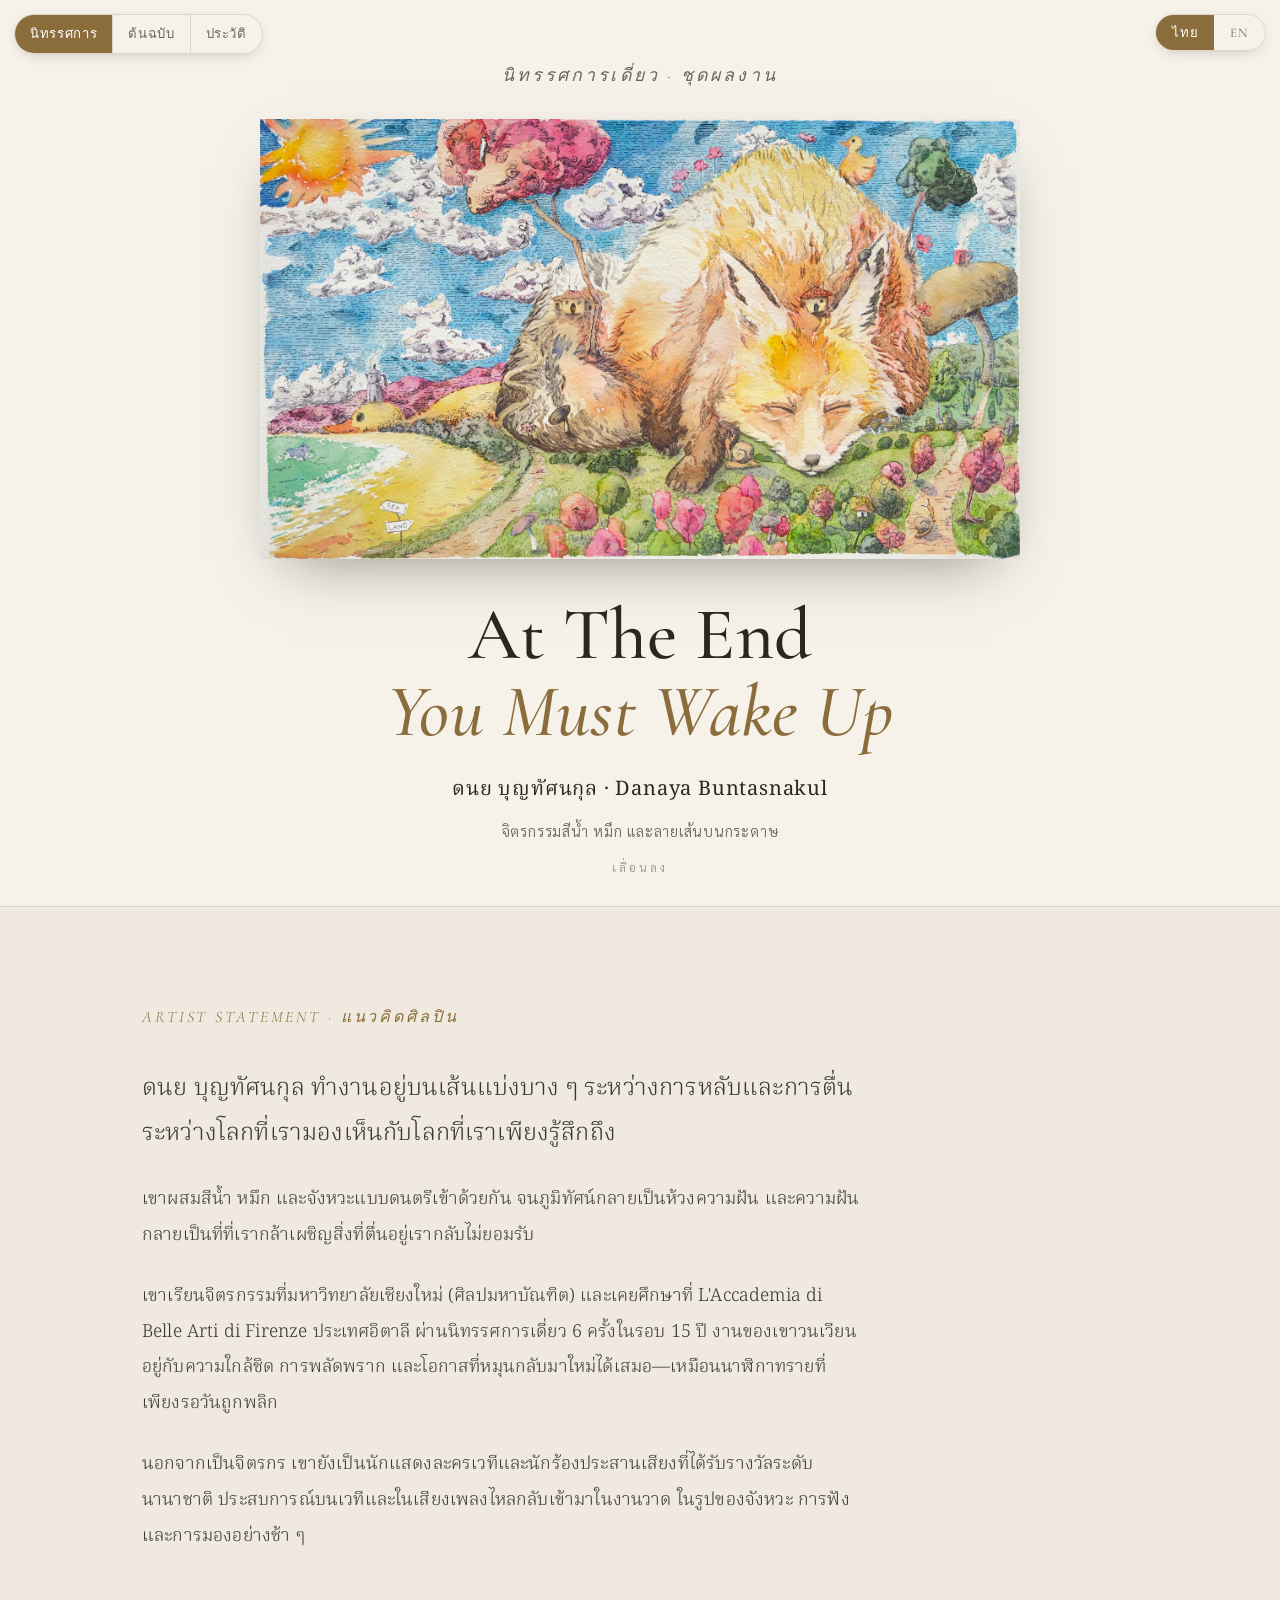
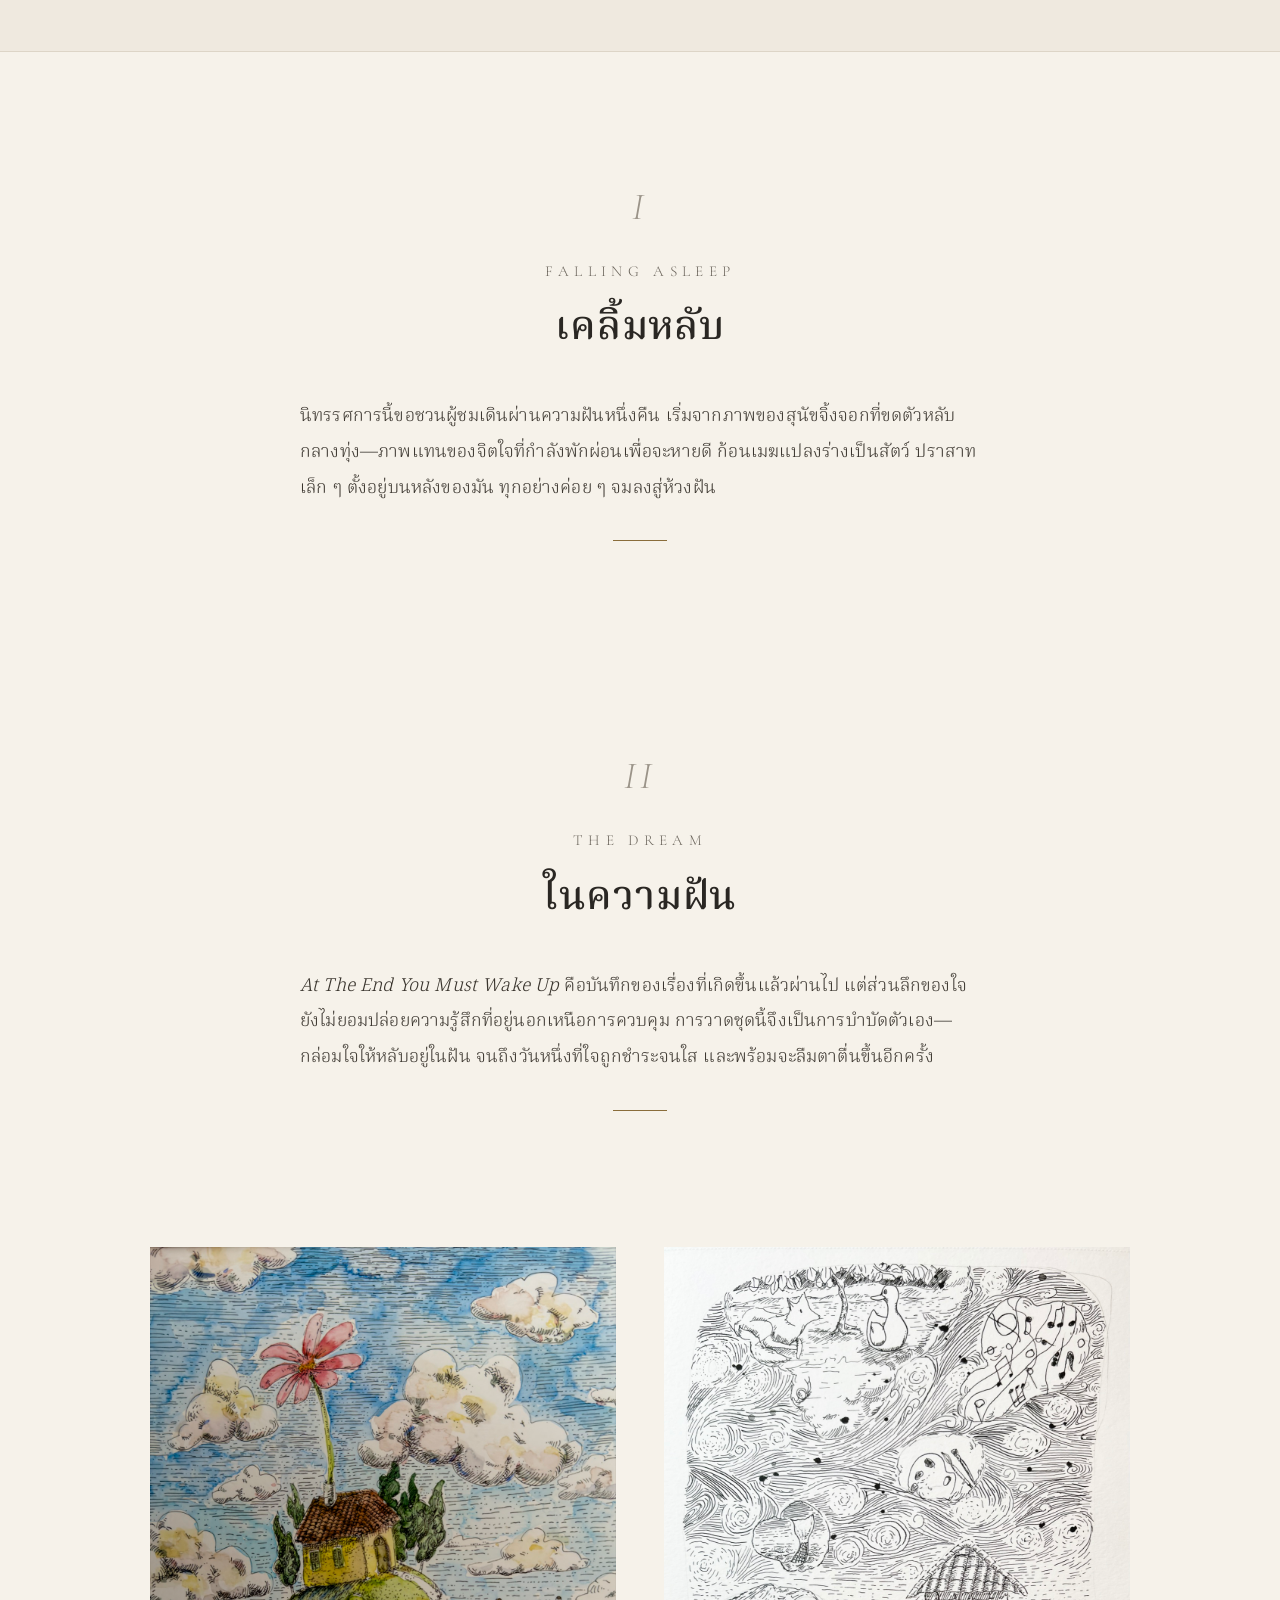
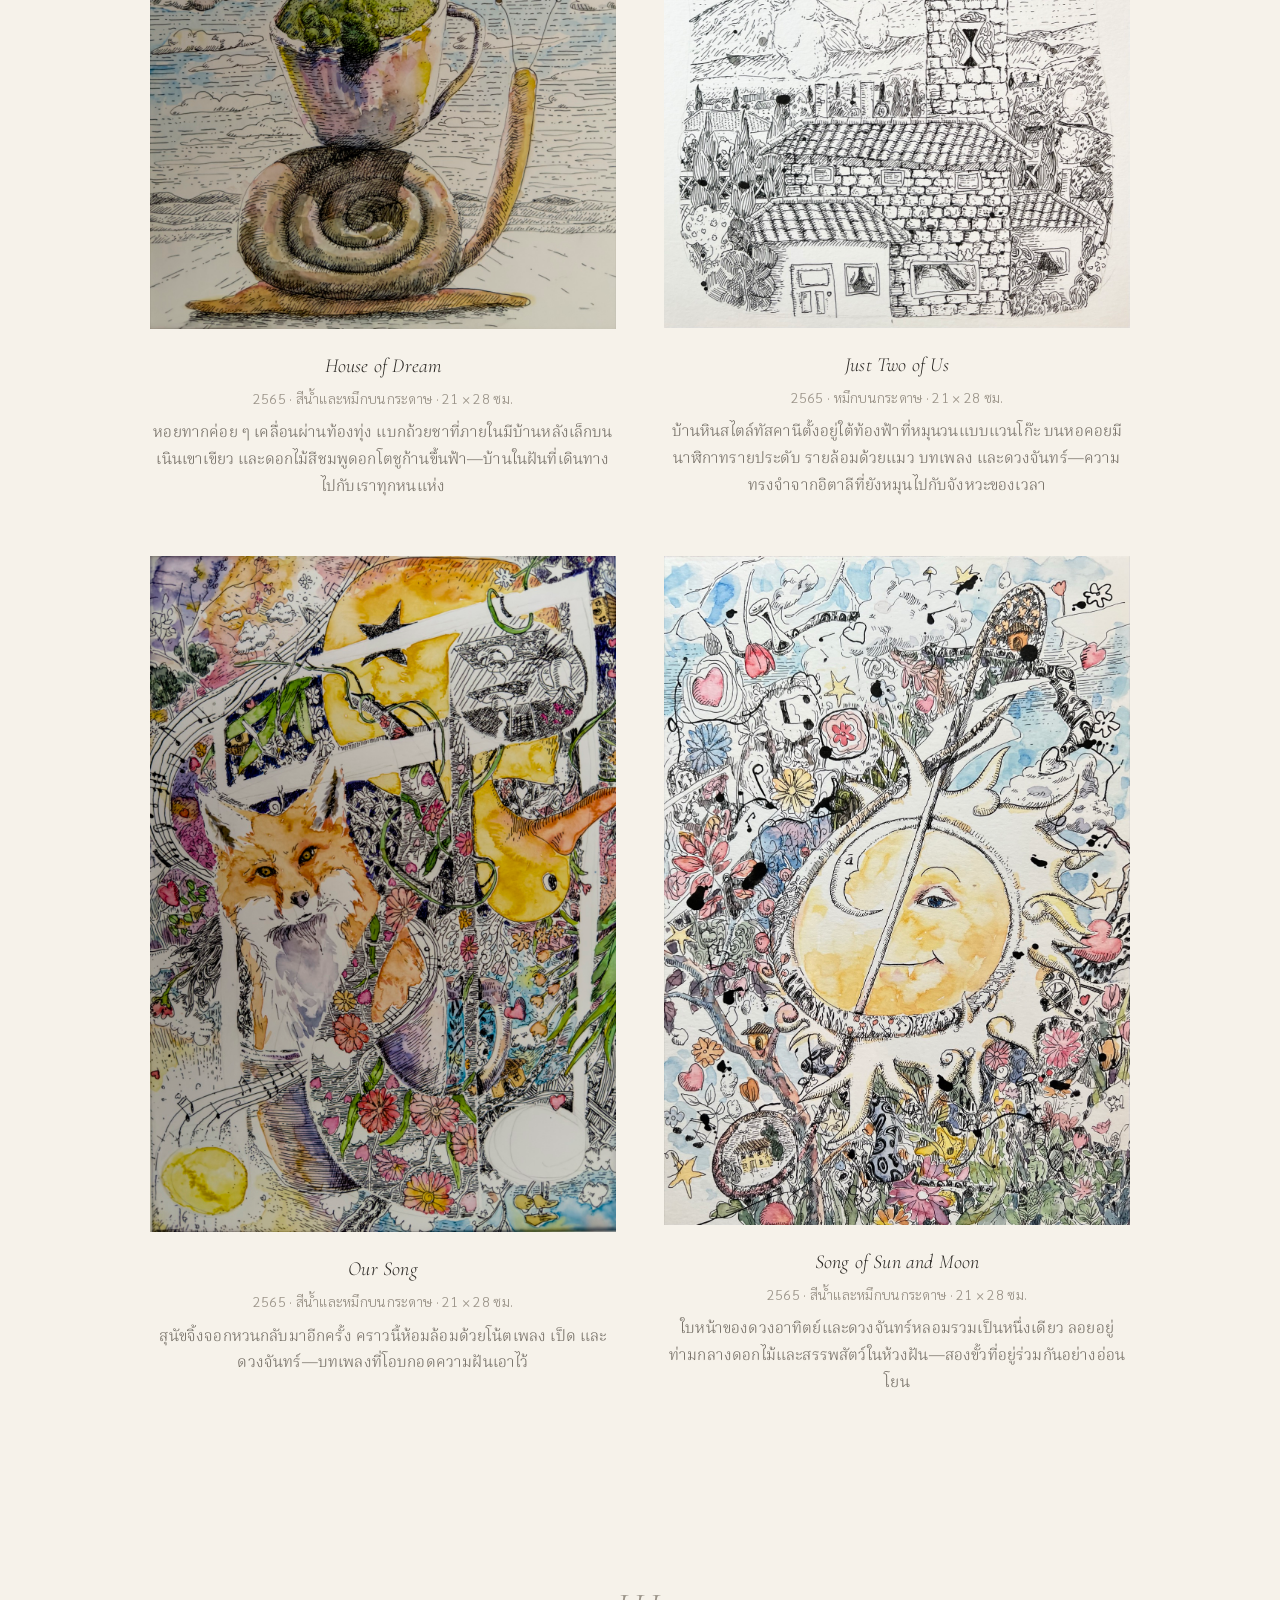
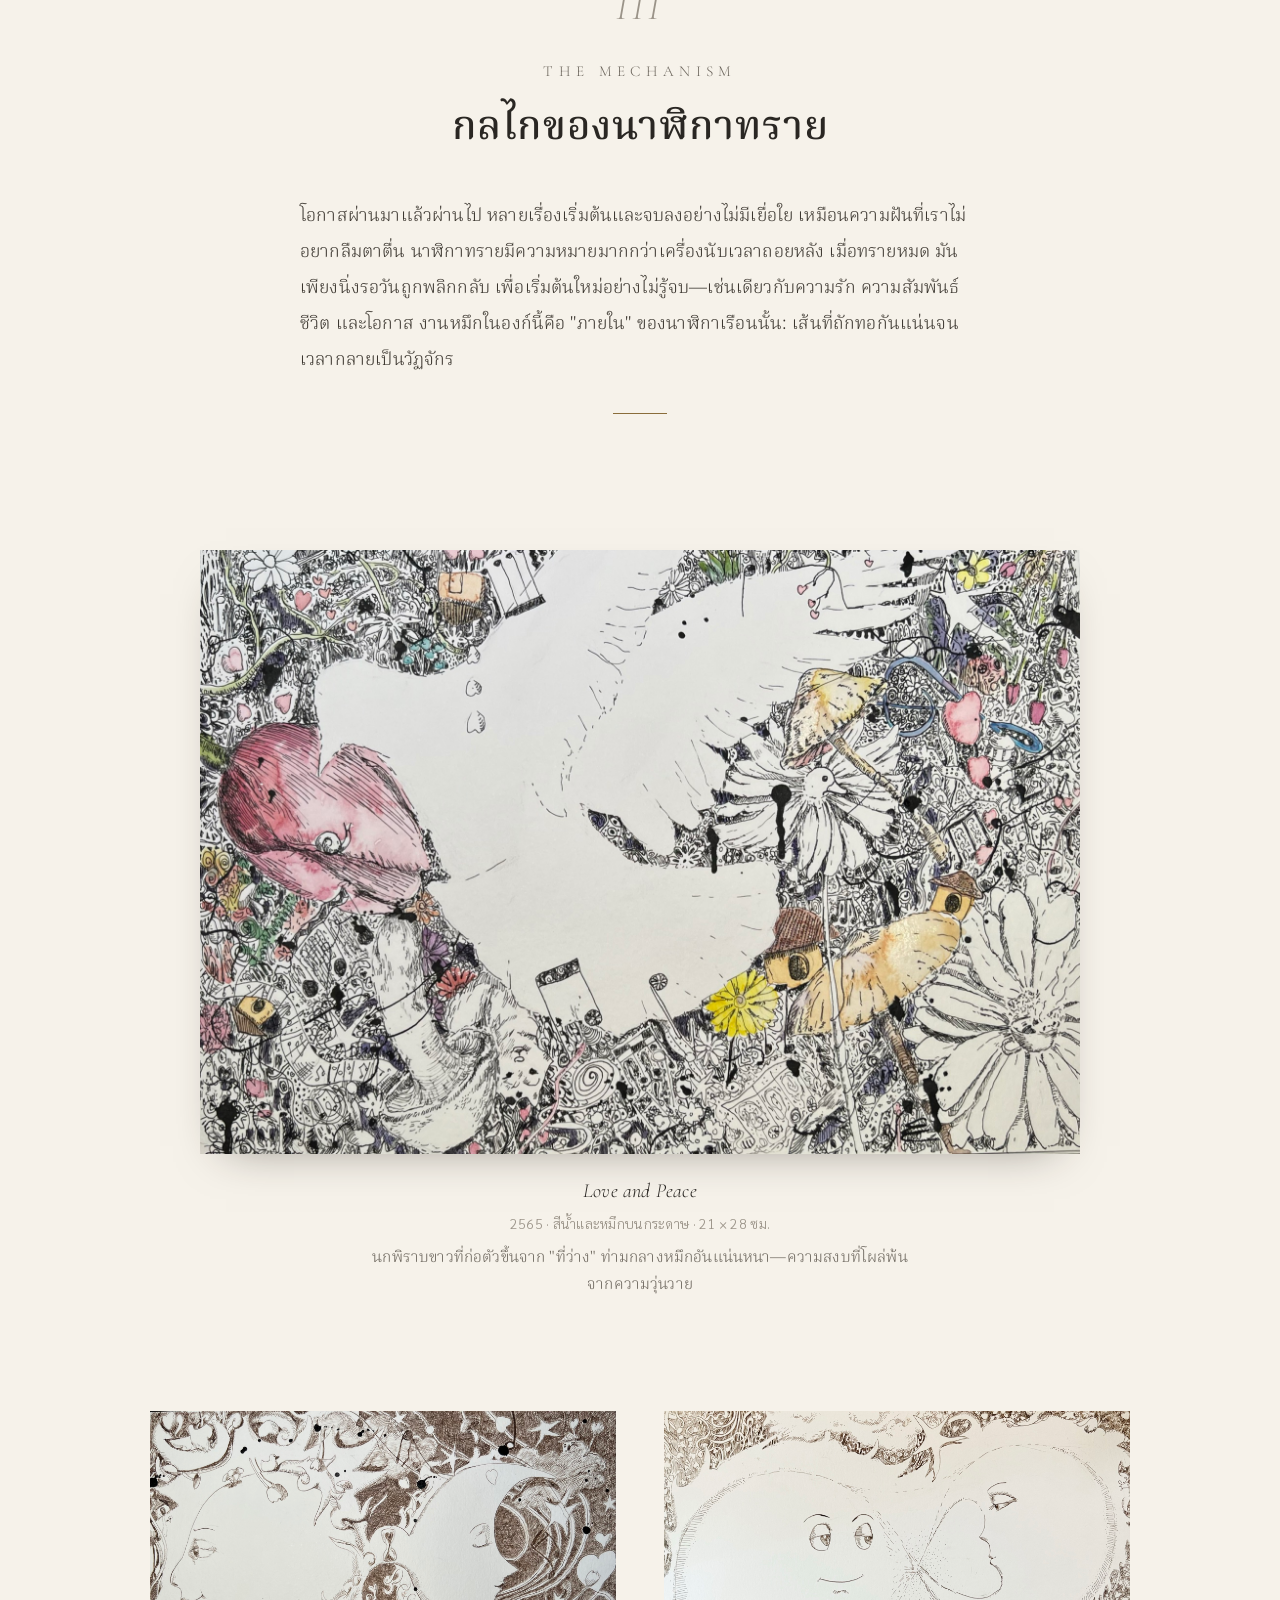
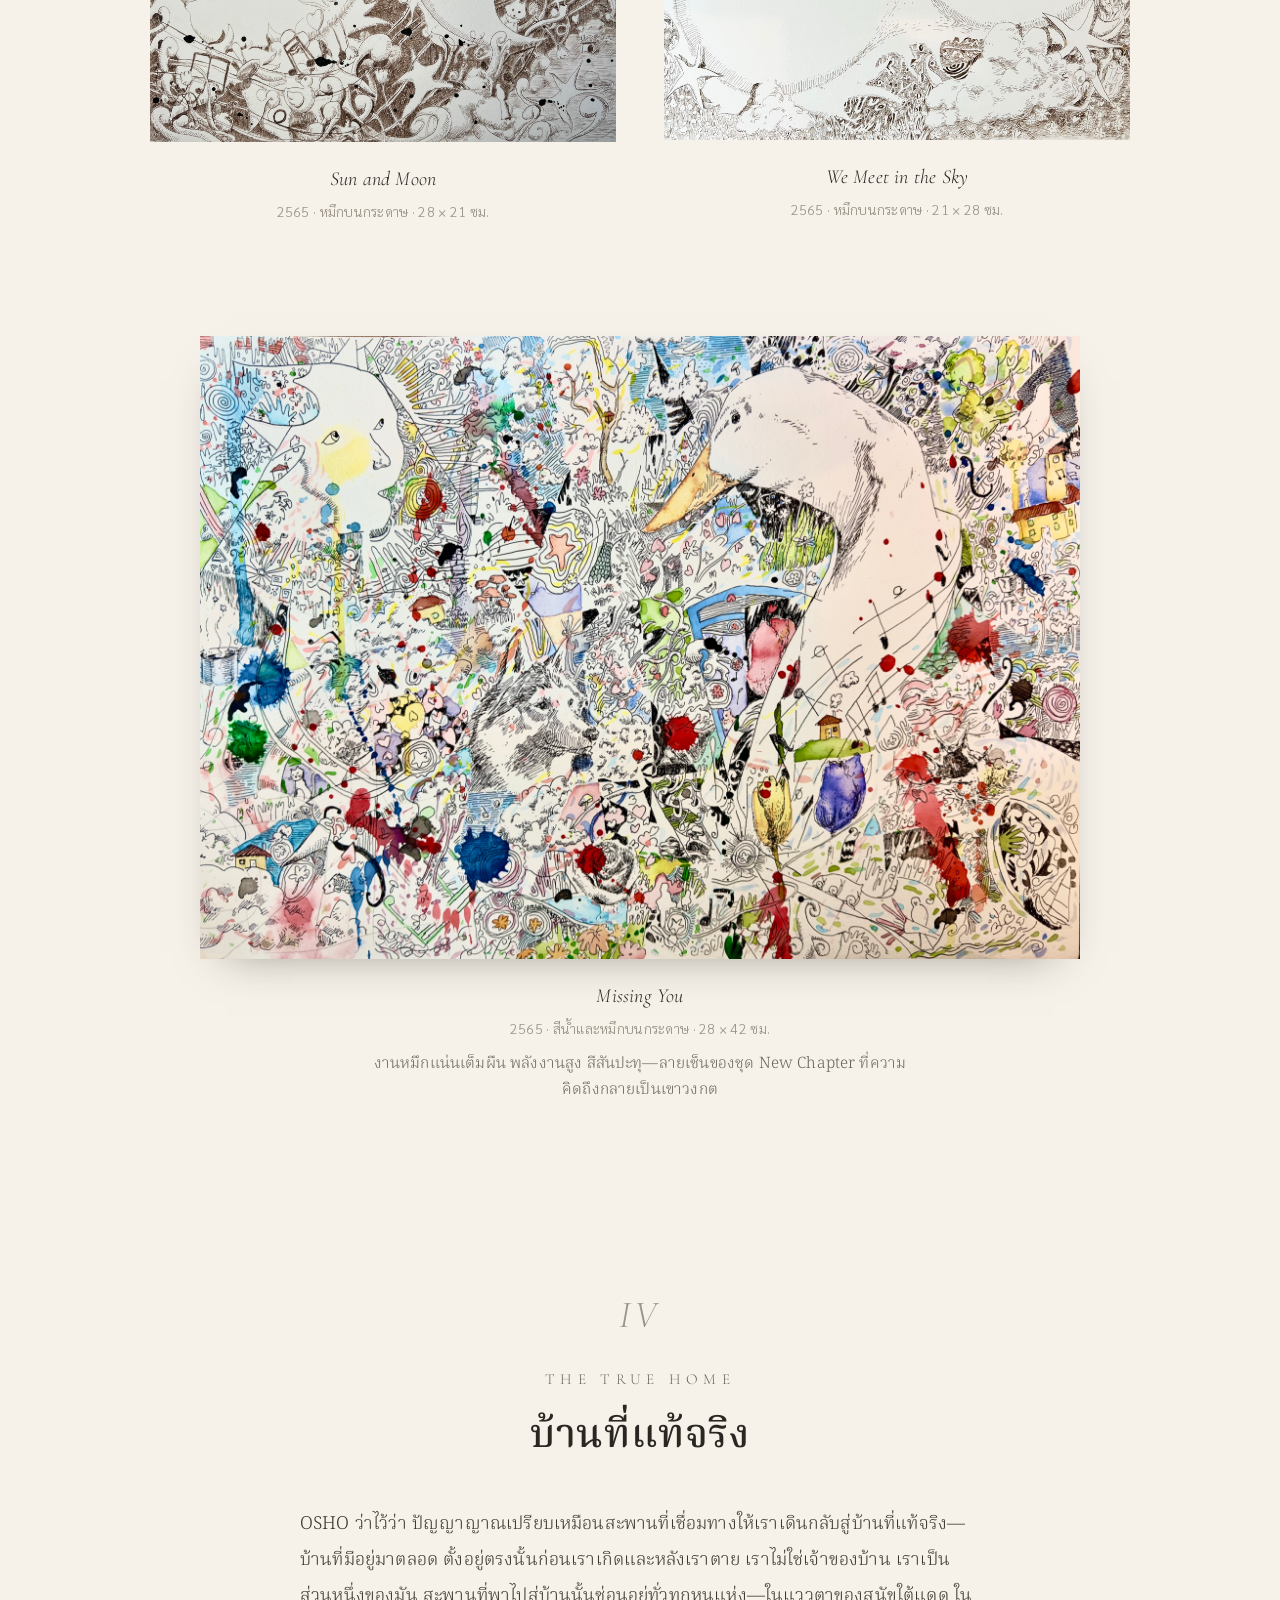
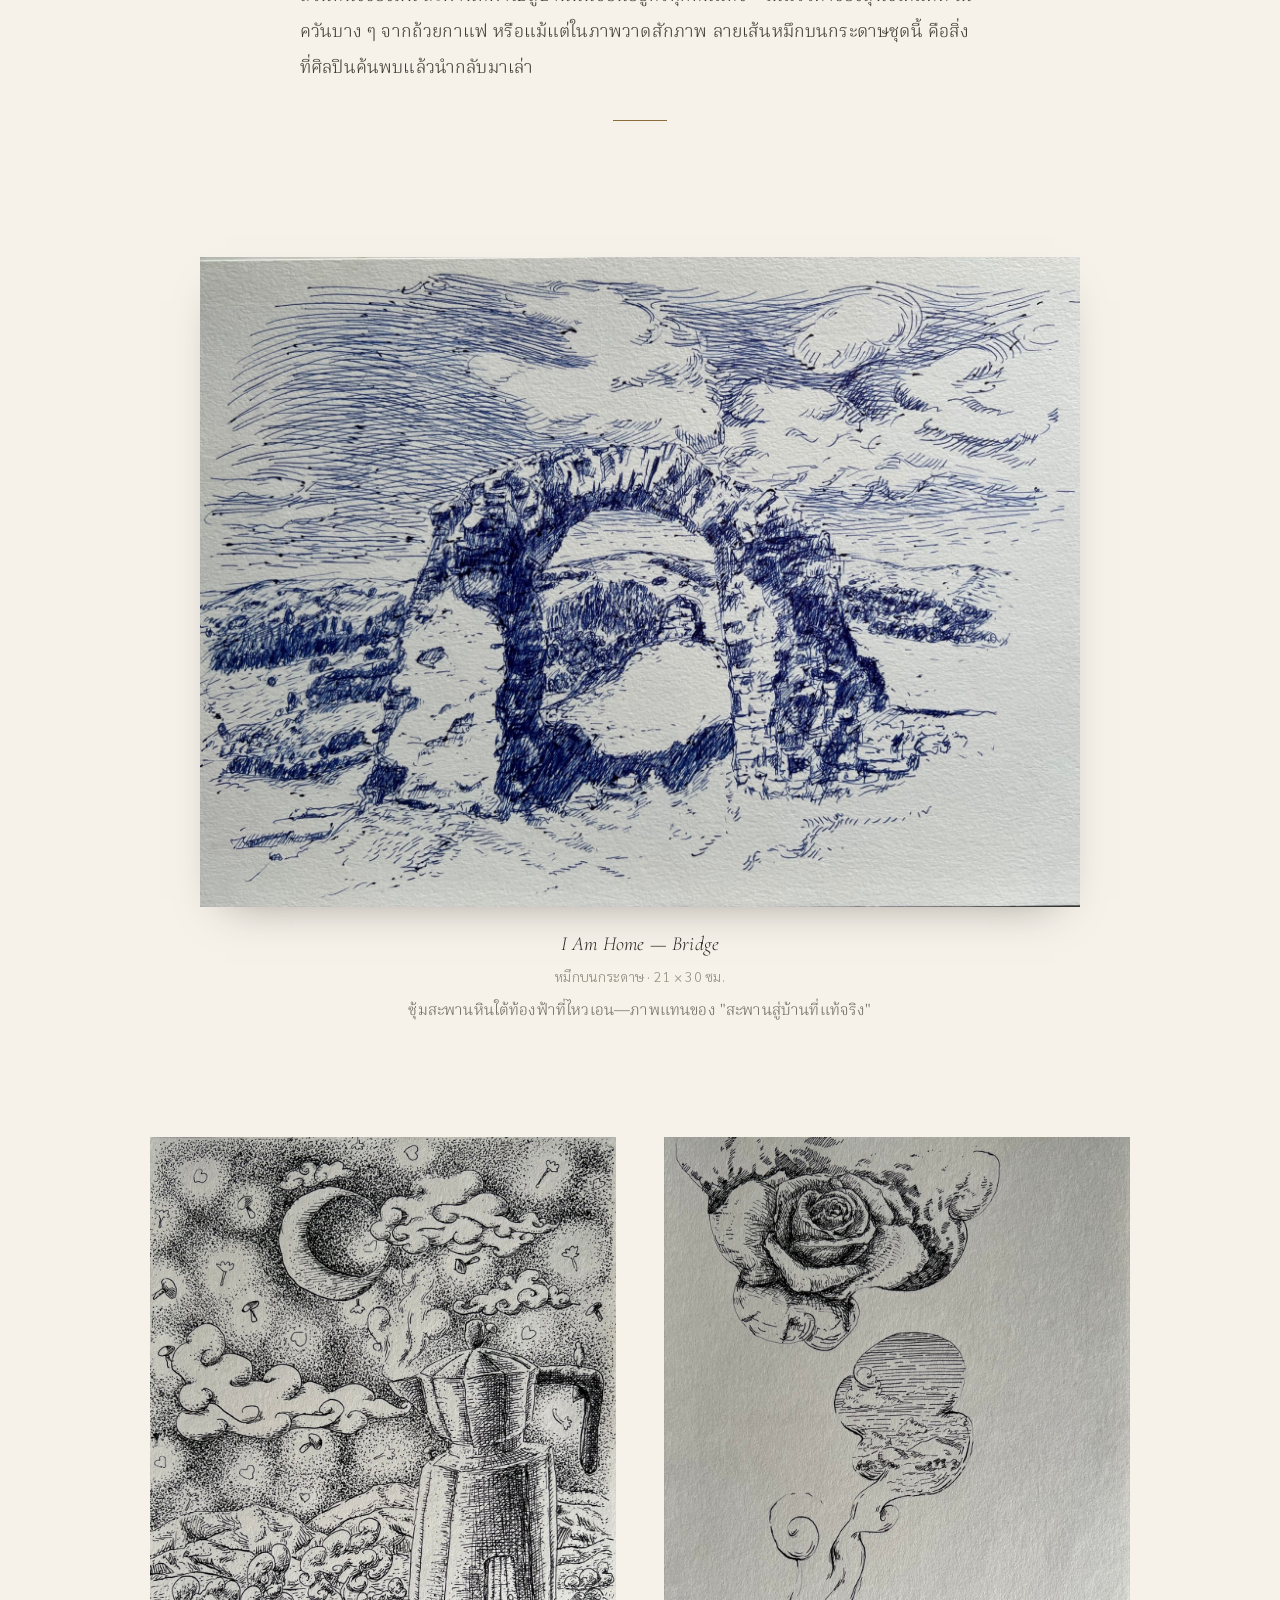
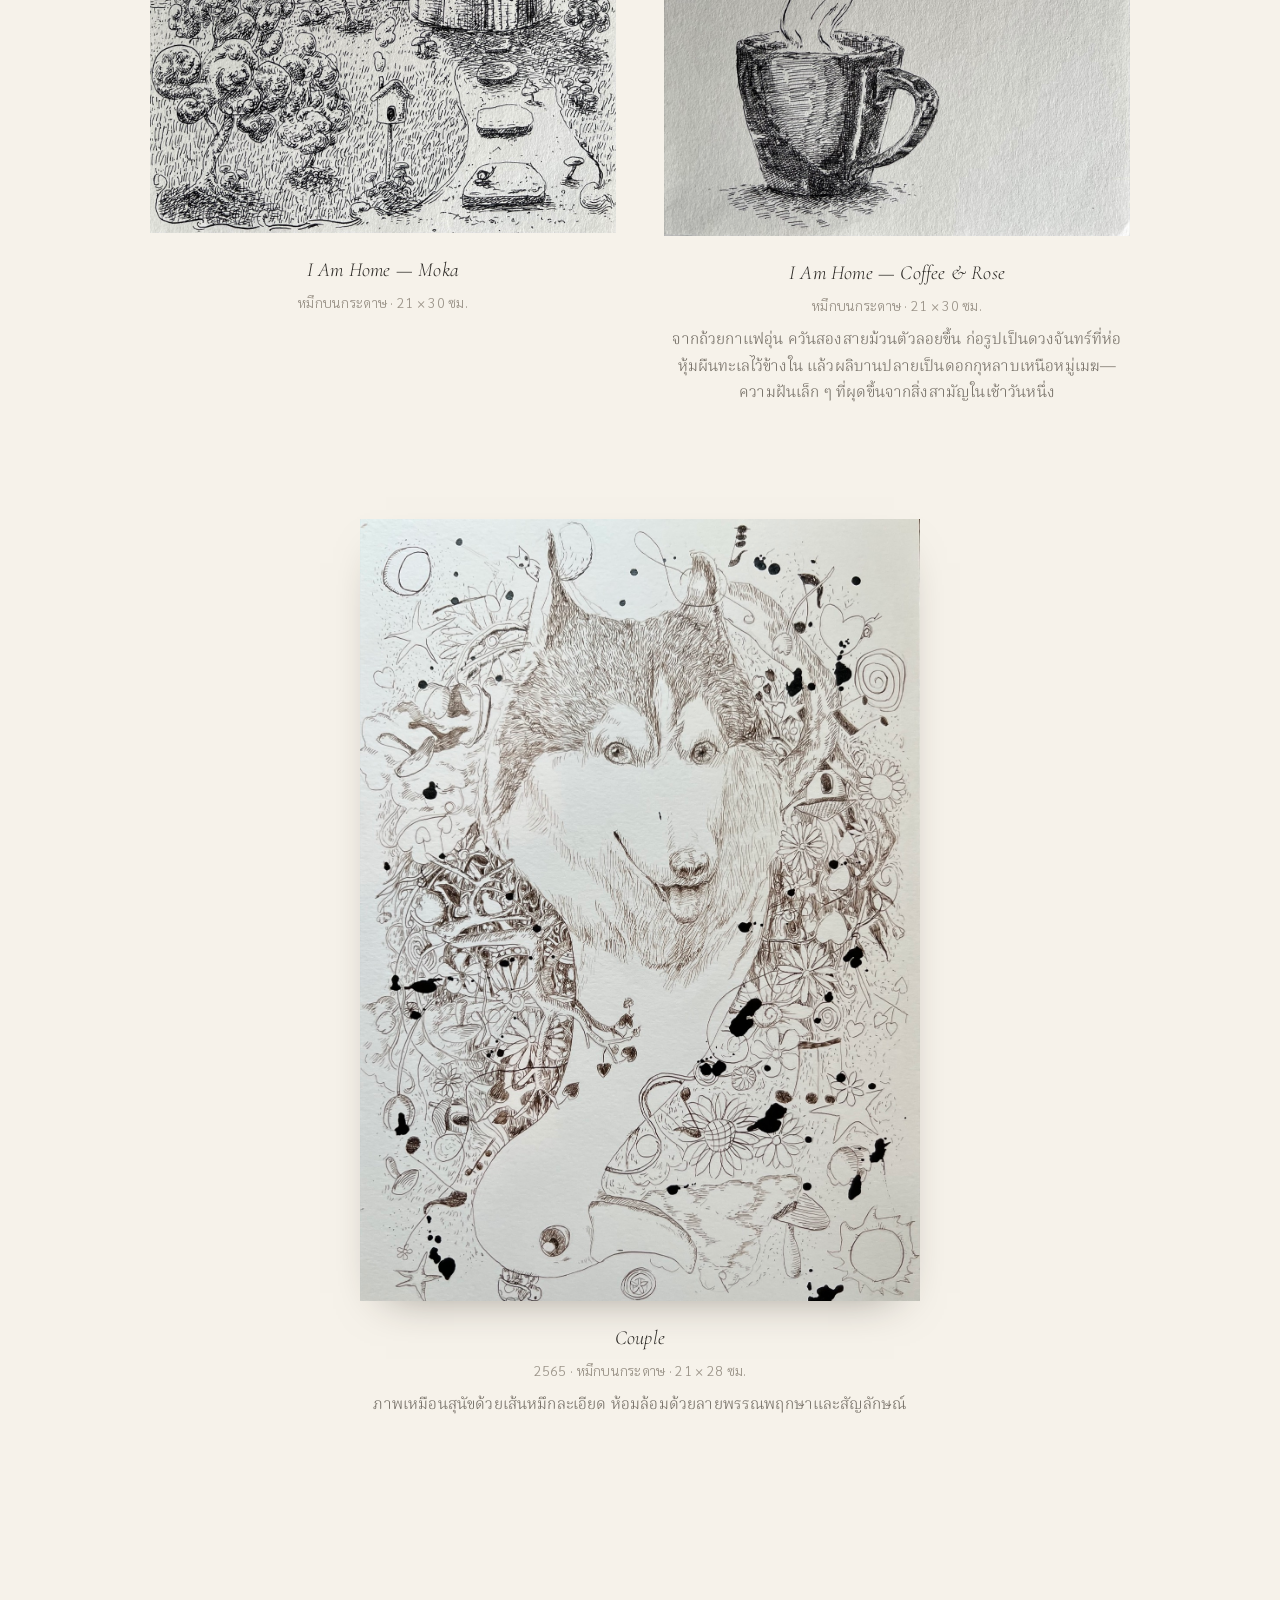
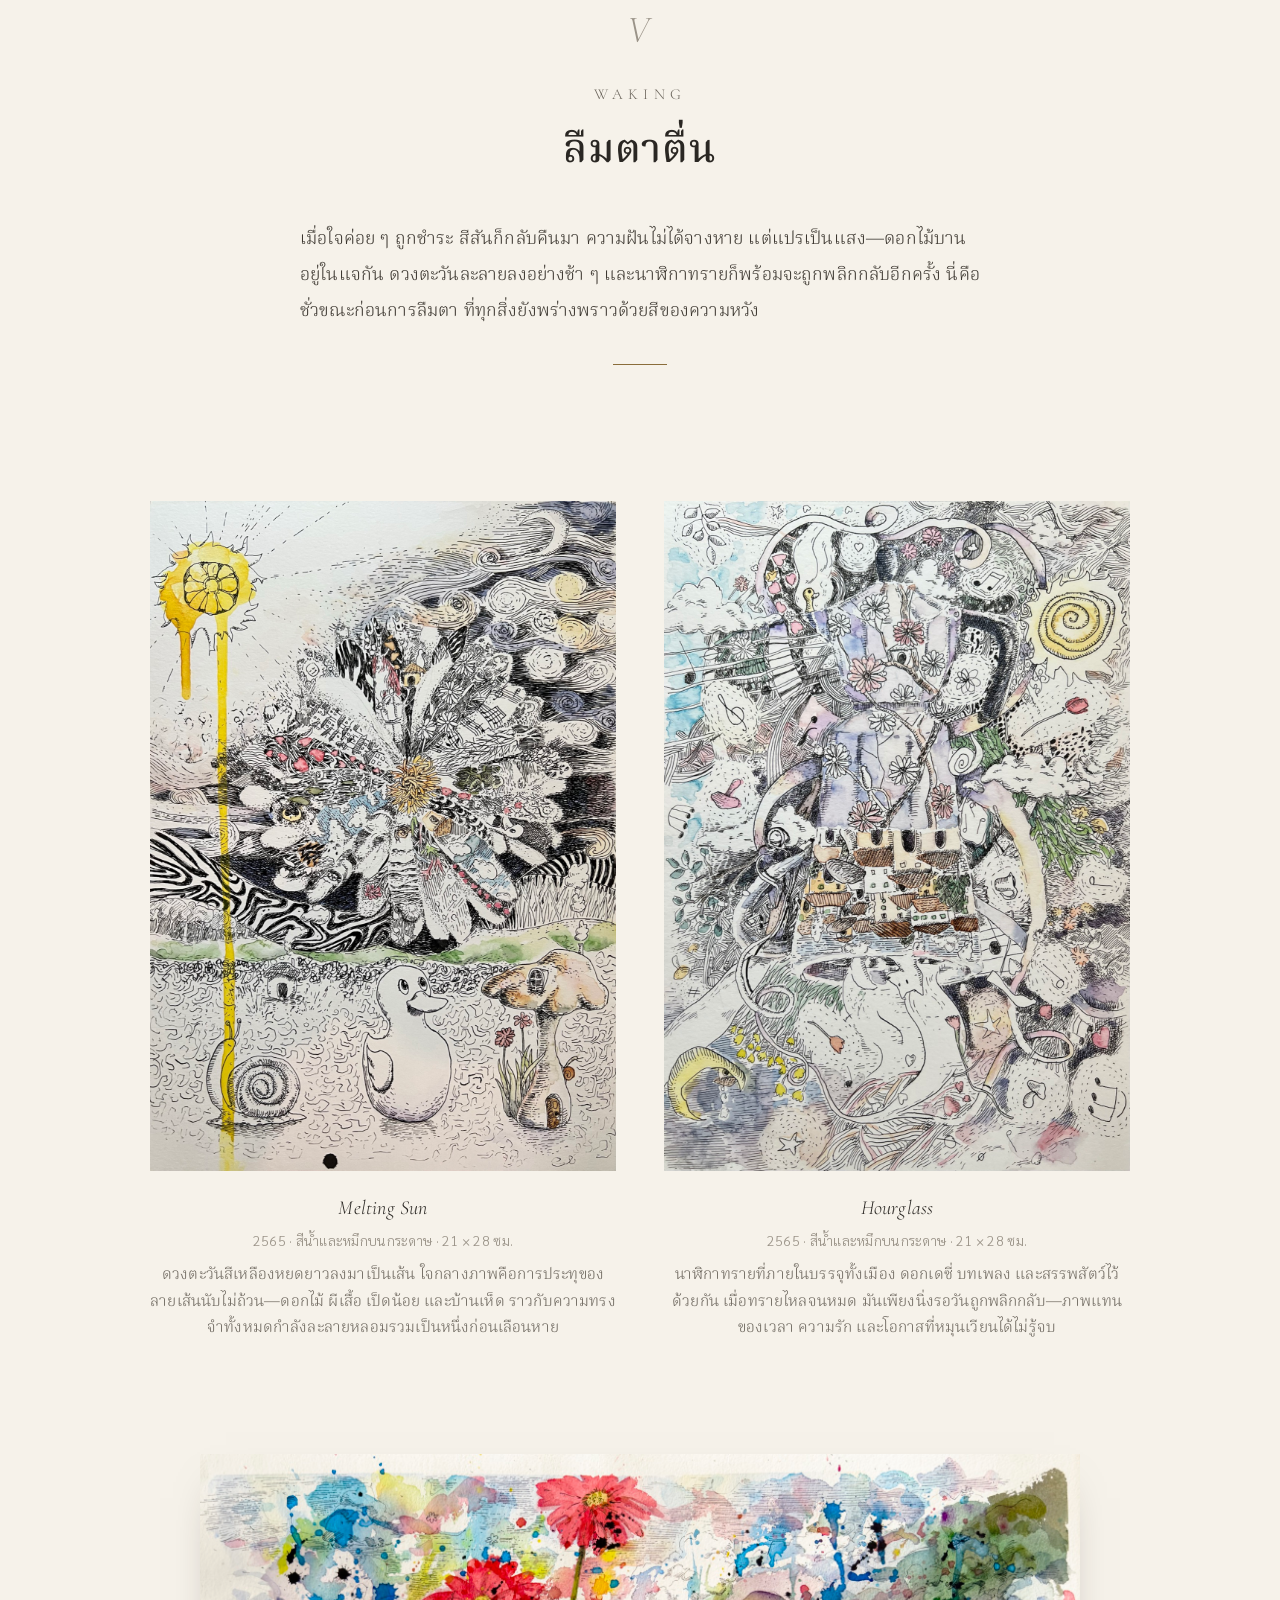
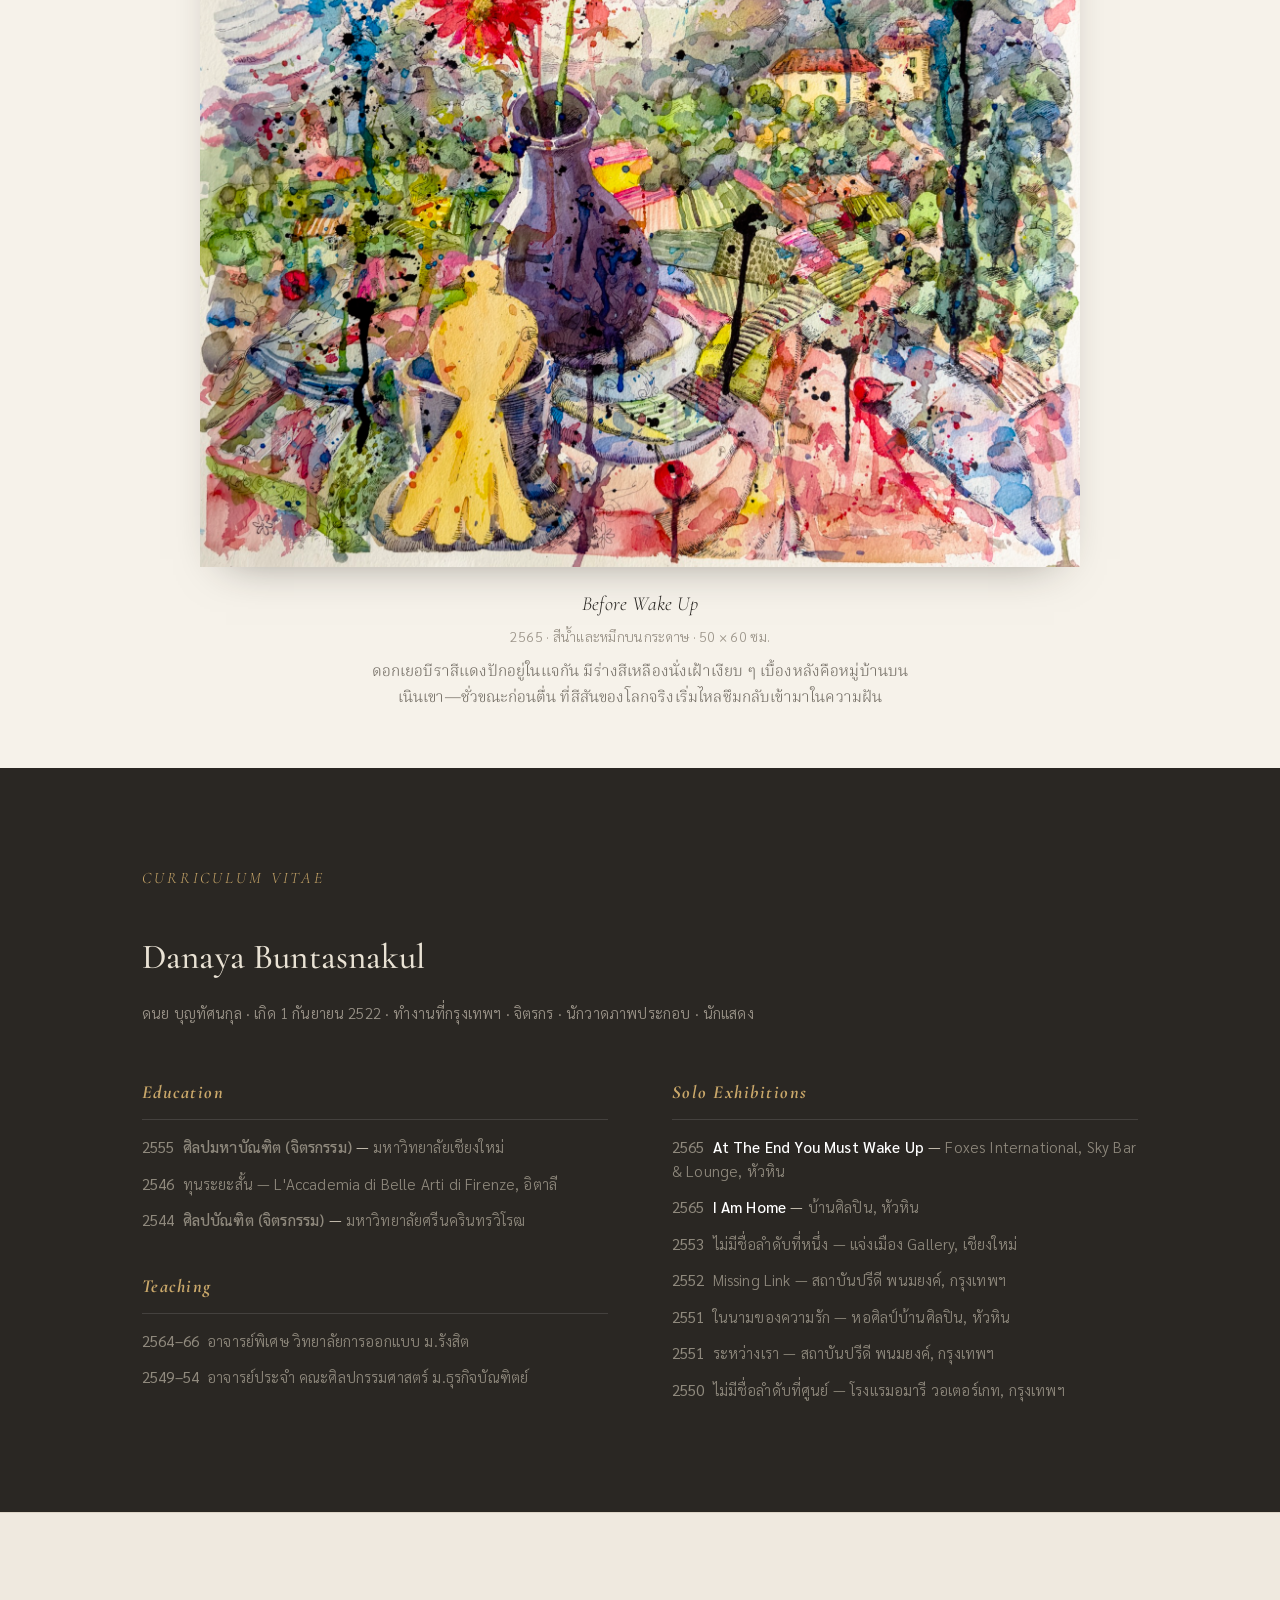
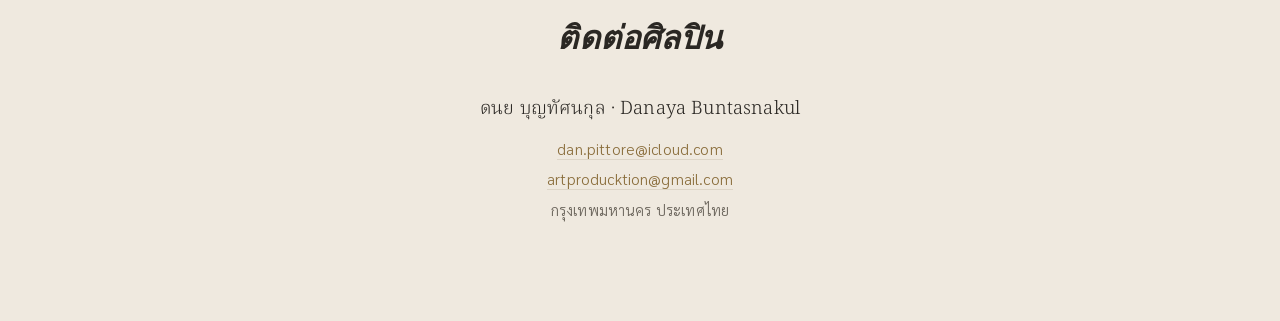
==== at-the-end.html @ 215c6ec6 "Add Doi Suthep and Friends exhibition (18 works) + per-work descriptions; restructure index into exh" ====
<!DOCTYPE html>
<html lang="th" data-lang="th">
<head>
<meta charset="UTF-8">
<meta name="viewport" content="width=device-width, initial-scale=1.0">
<meta name="p:domain_verify" content="67861b23f2593aaebbae70b7e88a2a6b"/>
<title>ดนย บุญทัศนกุล — At The End You Must Wake Up</title>
<link rel="preconnect" href="https://fonts.googleapis.com">
<link rel="preconnect" href="https://fonts.gstatic.com" crossorigin>
<link href="https://fonts.googleapis.com/css2?family=Noto+Serif+Thai:wght@300;400;500;600&family=Sarabun:wght@200;300;400;500&family=Cormorant+Garamond:ital,wght@0,400;0,500;1,400&display=swap" rel="stylesheet">
<style>
  :root{
    --ink:#2a2723; --soft:#6b655c; --faint:#9a9388;
    --paper:#f6f2ea; --paper2:#efe9df; --line:#ddd5c7;
    --accent:#8a6d3b;
    --serif:'Noto Serif Thai','Cormorant Garamond',serif;
    --sans:'Sarabun',-apple-system,'Helvetica Neue',sans-serif;
    --display:'Cormorant Garamond',serif;
  }
  *{box-sizing:border-box;margin:0;padding:0}
  html{scroll-behavior:smooth}
  body{
    background:var(--paper); color:var(--ink);
    font-family:var(--sans); font-weight:300; line-height:1.85;
    -webkit-font-smoothing:antialiased; letter-spacing:.01em;
  }
  img{display:block; max-width:100%; height:auto}
  .wrap{max-width:1060px; margin:0 auto; padding:0 32px}

  /* LANGUAGE TOGGLE */
  [data-lang="th"] .en-only{display:none !important}
  [data-lang="en"] .th-only{display:none !important}
  .lang-switch{position:fixed; top:14px; right:14px; z-index:200; display:flex;
    background:rgba(246,242,234,.92); -webkit-backdrop-filter:blur(6px); backdrop-filter:blur(6px);
    border:1px solid var(--line); border-radius:999px; overflow:hidden;
    box-shadow:0 4px 16px -8px rgba(40,34,26,.4); font-family:var(--display)}
  .lang-switch button{border:none; background:none; cursor:pointer; padding:7px 16px;
    font-size:.82rem; letter-spacing:.06em; color:var(--soft); font-family:inherit}
  .lang-switch button:hover{color:var(--ink)}
  [data-lang="th"] .lang-switch [data-set-lang="th"],
  [data-lang="en"] .lang-switch [data-set-lang="en"]{background:var(--accent); color:#fff}

  /* SITE NAV (jump between pages) */
  .site-nav{position:fixed; top:14px; left:14px; z-index:200; display:flex; align-items:center;
    background:rgba(246,242,234,.92); -webkit-backdrop-filter:blur(6px); backdrop-filter:blur(6px);
    border:1px solid var(--line); border-radius:999px; overflow:hidden;
    box-shadow:0 4px 16px -8px rgba(40,34,26,.4); font-family:var(--display)}
  .site-nav a{padding:7px 15px; font-size:.82rem; letter-spacing:.05em; color:var(--soft);
    text-decoration:none; white-space:nowrap; transition:color .2s,background .2s}
  .site-nav a + a{border-left:1px solid var(--line)}
  .site-nav a:hover{color:var(--ink)}
  .site-nav a.active{background:var(--accent); color:#fff}
  @media print{.site-nav{display:none}}
  @media(max-width:560px){
    .site-nav a{padding:6px 11px; font-size:.76rem; letter-spacing:.02em}
    .lang-switch button{padding:6px 12px}
  }

  /* ---------- COVER ---------- */
  .cover{min-height:100vh; display:flex; flex-direction:column; justify-content:center; align-items:center;
    text-align:center; padding:60px 32px; position:relative}
  .cover .kicker{font-family:var(--display); font-style:italic; font-size:1.1rem; color:var(--soft);
    letter-spacing:.18em; text-transform:uppercase; margin-bottom:26px}
  .cover figure{max-width:760px; width:100%; box-shadow:0 24px 60px -28px rgba(40,34,26,.55); margin-bottom:38px}
  .cover h1{font-family:var(--display); font-weight:500; font-size:clamp(2.4rem,6vw,4.6rem);
    line-height:1.04; letter-spacing:.005em}
  .cover h1 em{font-style:italic; display:block; color:var(--accent)}
  .cover .artist{font-family:var(--serif); font-weight:400; font-size:1.25rem; margin-top:22px; letter-spacing:.04em}
  .cover .sub{font-size:.95rem; color:var(--soft); margin-top:8px; letter-spacing:.05em}
  .scroll-cue{position:absolute; bottom:26px; font-size:.78rem; color:var(--faint); letter-spacing:.25em; text-transform:uppercase}

  /* ---------- STATEMENT ---------- */
  section{padding:96px 0}
  .statement{background:var(--paper2); border-top:1px solid var(--line); border-bottom:1px solid var(--line)}
  .statement .lead{font-family:var(--serif); font-weight:300; font-size:1.5rem; line-height:1.9; max-width:760px}
  .statement p{font-family:var(--serif); font-weight:300; font-size:1.12rem; line-height:2; max-width:720px; margin-top:1.4em; color:#3a352e}
  .label{font-family:var(--display); font-style:italic; font-size:1rem; letter-spacing:.18em; text-transform:uppercase;
    color:var(--accent); margin-bottom:30px}

  /* ---------- ACT DIVIDER ---------- */
  .act{text-align:center; padding:120px 0 80px}
  .act .num{font-family:var(--display); font-size:2.4rem; font-style:italic; color:var(--faint); letter-spacing:.1em}
  .act .en{font-family:var(--display); font-size:.95rem; letter-spacing:.35em; text-transform:uppercase; color:var(--soft); margin:14px 0 6px}
  .act h2{font-family:var(--serif); font-weight:500; font-size:clamp(1.7rem,4vw,2.5rem); letter-spacing:.02em}
  .act h2.en-only{font-family:var(--display)}
  .act .concept{font-family:var(--serif); font-weight:300; font-size:1.12rem; line-height:2; max-width:680px;
    margin:34px auto 0; color:#3a352e; text-align:left}
  .rule{width:54px; height:1px; background:var(--accent); margin:34px auto 0}

  /* ---------- PLATES ---------- */
  .plate{padding:56px 0}
  .plate figure{margin:0 auto; max-width:880px}
  .plate.small figure{max-width:560px}
  .plate img{margin:0 auto; box-shadow:0 18px 44px -26px rgba(40,34,26,.5)}
  figcaption{margin-top:20px; text-align:center; font-size:.92rem; color:var(--soft); line-height:1.7}
  figcaption .t{font-family:var(--display); font-style:italic; font-size:1.25rem; color:var(--ink); letter-spacing:.01em}
  figcaption .m{display:block; margin-top:4px; font-size:.86rem; color:var(--faint); letter-spacing:.02em}
  figcaption .note{display:block; margin-top:10px; font-family:var(--serif); font-size:.98rem; color:var(--soft); max-width:560px; margin-left:auto; margin-right:auto}

  .pair{display:grid; grid-template-columns:1fr 1fr; gap:48px; align-items:start; max-width:980px; margin:56px auto}
  .pair figure{max-width:none}

  /* ---------- CV ---------- */
  .cv{background:var(--ink); color:#e9e2d4}
  .cv .label{color:#caa86a}
  .cv h2{font-family:var(--display); font-weight:500; font-size:2.2rem; margin-bottom:10px}
  .cv .grid{display:grid; grid-template-columns:1fr 1fr; gap:48px 64px; margin-top:48px}
  .cv h3{font-family:var(--display); font-style:italic; font-size:1.15rem; letter-spacing:.08em; color:#caa86a;
    margin-bottom:16px; padding-bottom:10px; border-bottom:1px solid rgba(255,255,255,.12)}
  .cv ul{list-style:none}
  .cv li{font-size:.95rem; font-weight:300; line-height:1.55; margin-bottom:13px; color:#d8d0c1}
  .cv li b{color:#fff; font-weight:500}
  .cv li span{color:#8f897d}
  .cv .yr{color:#caa86a; font-weight:400; margin-right:8px}

  /* ---------- CONTACT ---------- */
  .contact{text-align:center; background:var(--paper2); border-top:1px solid var(--line)}
  .contact h2{font-family:var(--display); font-style:italic; font-size:2rem; margin-bottom:24px}
  .contact a{color:var(--accent); text-decoration:none; border-bottom:1px solid var(--line)}
  .contact .who{font-family:var(--serif); font-size:1.15rem; margin-bottom:8px}
  .contact .meta{font-size:.95rem; color:var(--soft); line-height:2}

  /* ---------- RESPONSIVE ---------- */
  @media(max-width:720px){
    .wrap{padding:0 22px}
    section{padding:64px 0}
    .pair{grid-template-columns:1fr; gap:40px}
    .cv .grid{grid-template-columns:1fr; gap:36px}
    .statement .lead{font-size:1.3rem}
  }

  /* ---------- PRINT (Save as PDF) ---------- */
  @media print{
    body{background:#fff}
    .lang-switch,.scroll-cue{display:none}
    section,.act,.plate{padding:24px 0; page-break-inside:avoid}
    .cover{min-height:auto; page-break-after:always}
    .plate img,.cover figure{box-shadow:none}
    .cv{background:#fff; color:#000}
    .cv li,.cv li b,.cv h3{color:#000}
    .statement,.contact{background:#fff}
  }
</style>
<script>(function(){try{var l=localStorage.getItem('portfolioLang');if(l){document.documentElement.setAttribute('data-lang',l);document.documentElement.setAttribute('lang',l);}}catch(e){}})();</script>
</head>
<body>

<!-- SITE NAV -->
<nav class="site-nav" aria-label="ไปยังหน้าอื่น">
  <a href="index.html" class="active" aria-current="page"><span class="th-only">นิทรรศการ</span><span class="en-only">Exhibition</span></a>
  <a href="shop.html"><span class="th-only">ต้นฉบับ</span><span class="en-only">Originals</span></a>
  <a href="cv.html"><span class="th-only">ประวัติ</span><span class="en-only">CV</span></a>
</nav>

<!-- LANGUAGE SWITCH -->
<div class="lang-switch" role="group" aria-label="Language">
  <button type="button" data-set-lang="th">ไทย</button>
  <button type="button" data-set-lang="en">EN</button>
</div>

<!-- ===== COVER ===== -->
<header class="cover">
  <div class="kicker"><span class="th-only">นิทรรศการเดี่ยว · ชุดผลงาน</span><span class="en-only">Solo Exhibition · Series</span></div>
  <figure><img src="images/01-at-the-end.jpg" alt="At The End You Must Wake Up"></figure>
  <h1>At The End<br><em>You Must Wake Up</em></h1>
  <div class="artist">ดนย บุญทัศนกุล · Danaya Buntasnakul</div>
  <div class="sub"><span class="th-only">จิตรกรรมสีน้ำ หมึก และลายเส้นบนกระดาษ</span><span class="en-only">Watercolour, ink and drawing on paper</span></div>
  <div class="scroll-cue"><span class="th-only">เลื่อนลง</span><span class="en-only">Scroll</span></div>
</header>

<!-- ===== STATEMENT ===== -->
<section class="statement">
  <div class="wrap">
    <div class="label">Artist Statement<span class="th-only"> · แนวคิดศิลปิน</span></div>
    <p class="lead"><span class="th-only">ดนย บุญทัศนกุล ทำงานอยู่บนเส้นแบ่งบาง ๆ ระหว่างการหลับและการตื่น ระหว่างโลกที่เรามองเห็นกับโลกที่เราเพียงรู้สึกถึง</span><span class="en-only">Danaya Buntasnakul works along the thin line between sleeping and waking — between the world we see and the world we only feel.</span></p>
    <p><span class="th-only">เขาผสมสีน้ำ หมึก และจังหวะแบบดนตรีเข้าด้วยกัน จนภูมิทัศน์กลายเป็นห้วงความฝัน และความฝันกลายเป็นที่ที่เรากล้าเผชิญสิ่งที่ตื่นอยู่เรากลับไม่ยอมรับ</span><span class="en-only">He blends watercolour, ink and a musical sense of rhythm until landscapes become reveries, and dreams become the place where we dare to face what, awake, we refuse to admit.</span></p>
    <p><span class="th-only">เขาเรียนจิตรกรรมที่มหาวิทยาลัยเชียงใหม่ (ศิลปมหาบัณฑิต) และเคยศึกษาที่ L'Accademia di Belle Arti di Firenze ประเทศอิตาลี ผ่านนิทรรศการเดี่ยว 6 ครั้งในรอบ 15 ปี งานของเขาวนเวียนอยู่กับความใกล้ชิด การพลัดพราก และโอกาสที่หมุนกลับมาใหม่ได้เสมอ—เหมือนนาฬิกาทรายที่เพียงรอวันถูกพลิก</span><span class="en-only">He studied painting at Chiang Mai University (M.F.A.) and at the Accademia di Belle Arti di Firenze in Italy. Across six solo exhibitions over fifteen years, his work returns again and again to intimacy, separation, and the chance that can always come around once more — like an hourglass simply waiting to be turned.</span></p>
    <p><span class="th-only">นอกจากเป็นจิตรกร เขายังเป็นนักแสดงละครเวทีและนักร้องประสานเสียงที่ได้รับรางวัลระดับนานาชาติ ประสบการณ์บนเวทีและในเสียงเพลงไหลกลับเข้ามาในงานวาด ในรูปของจังหวะ การฟัง และการมองอย่างช้า ๆ</span><span class="en-only">Beyond painting, he is a stage actor and an internationally awarded choral singer. His experience on stage and in song flows back into his drawing as rhythm, as listening, and as a slow way of seeing.</span></p>
  </div>
</section>

<!-- ===== ACT I ===== -->
<div class="act wrap">
  <div class="num">I</div>
  <div class="en">Falling Asleep</div>
  <h2 class="th-only">เคลิ้มหลับ</h2>
  <h2 class="en-only">Falling Asleep</h2>
  <p class="concept"><span class="th-only">นิทรรศการนี้ขอชวนผู้ชมเดินผ่านความฝันหนึ่งคืน เริ่มจากภาพของสุนัขจิ้งจอกที่ขดตัวหลับกลางทุ่ง—ภาพแทนของจิตใจที่กำลังพักผ่อนเพื่อจะหายดี ก้อนเมฆแปลงร่างเป็นสัตว์ ปราสาทเล็ก ๆ ตั้งอยู่บนหลังของมัน ทุกอย่างค่อย ๆ จมลงสู่ห้วงฝัน</span><span class="en-only">This exhibition invites you to walk through a single night's dream. It begins with a fox curled asleep in a field — an image of a mind at rest, healing. Clouds shift into animals, a small castle rests on their backs, and everything sinks slowly into the dream.</span></p>
  <div class="rule"></div>
</div>

<!-- ===== ACT II : THE DREAM ===== -->
<div class="act wrap">
  <div class="num">II</div>
  <div class="en">The Dream</div>
  <h2 class="th-only">ในความฝัน</h2>
  <h2 class="en-only">The Dream</h2>
  <p class="concept"><span class="th-only"><i>At The End You Must Wake Up</i> คือบันทึกของเรื่องที่เกิดขึ้นแล้วผ่านไป แต่ส่วนลึกของใจยังไม่ยอมปล่อยความรู้สึกที่อยู่นอกเหนือการควบคุม การวาดชุดนี้จึงเป็นการบำบัดตัวเอง—กล่อมใจให้หลับอยู่ในฝัน จนถึงวันหนึ่งที่ใจถูกชำระจนใส และพร้อมจะลืมตาตื่นขึ้นอีกครั้ง</span><span class="en-only"><i>At The End You Must Wake Up</i> is a record of things that happened and passed, while some deep part of the heart still refuses to release feelings beyond its control. Making this series became a way of healing — lulling the heart to sleep within the dream, until the day it is washed clear and ready to open its eyes again.</span></p>
  <div class="rule"></div>
</div>

<div class="pair">
  <figure>
    <img src="images/02-house-of-dream.jpg" alt="House of Dream">
    <figcaption><span class="t">House of Dream</span><span class="m"><span class="th-only">2565 · สีน้ำและหมึกบนกระดาษ · 21 × 28 ซม.</span><span class="en-only">2022 · Watercolour &amp; ink on paper · 21 × 28 cm</span></span><span class="note"><span class="th-only">หอยทากค่อย ๆ เคลื่อนผ่านท้องทุ่ง แบกถ้วยชาที่ภายในมีบ้านหลังเล็กบนเนินเขาเขียว และดอกไม้สีชมพูดอกโตชูก้านขึ้นฟ้า—บ้านในฝันที่เดินทางไปกับเราทุกหนแห่ง</span><span class="en-only">A snail drifts across the fields carrying a teacup that holds a little house on a green hill, a large pink flower reaching for the sky — the dream-home that travels with us everywhere.</span></span></figcaption>
  </figure>
  <figure>
    <img src="images/03-just-two-of-us.jpg" alt="Just Two of Us">
    <figcaption><span class="t">Just Two of Us</span><span class="m"><span class="th-only">2565 · หมึกบนกระดาษ · 21 × 28 ซม.</span><span class="en-only">2022 · Ink on paper · 21 × 28 cm</span></span><span class="note"><span class="th-only">บ้านหินสไตล์ทัสคานีตั้งอยู่ใต้ท้องฟ้าที่หมุนวนแบบแวนโก๊ะ บนหอคอยมีนาฬิกาทรายประดับ รายล้อมด้วยแมว บทเพลง และดวงจันทร์—ความทรงจำจากอิตาลีที่ยังหมุนไปกับจังหวะของเวลา</span><span class="en-only">A Tuscan stone house beneath a sky swirling like Van Gogh's, an hourglass set upon its tower, surrounded by cats, songs and the moon — memories of Italy still turning with the rhythm of time.</span></span></figcaption>
  </figure>
</div>

<div class="pair">
  <figure>
    <img src="images/04-our-song.jpg" alt="Our Song">
    <figcaption><span class="t">Our Song</span><span class="m"><span class="th-only">2565 · สีน้ำและหมึกบนกระดาษ · 21 × 28 ซม.</span><span class="en-only">2022 · Watercolour &amp; ink on paper · 21 × 28 cm</span></span><span class="note"><span class="th-only">สุนัขจิ้งจอกหวนกลับมาอีกครั้ง คราวนี้ห้อมล้อมด้วยโน้ตเพลง เป็ด และดวงจันทร์—บทเพลงที่โอบกอดความฝันเอาไว้</span><span class="en-only">The fox returns once more, now encircled by musical notes, ducks and the moon — a song that holds the dream in its arms.</span></span></figcaption>
  </figure>
  <figure>
    <img src="images/05-song-of-sun-and-moon.jpg" alt="Song of Sun and Moon">
    <figcaption><span class="t">Song of Sun and Moon</span><span class="m"><span class="th-only">2565 · สีน้ำและหมึกบนกระดาษ · 21 × 28 ซม.</span><span class="en-only">2022 · Watercolour &amp; ink on paper · 21 × 28 cm</span></span><span class="note"><span class="th-only">ใบหน้าของดวงอาทิตย์และดวงจันทร์หลอมรวมเป็นหนึ่งเดียว ลอยอยู่ท่ามกลางดอกไม้และสรรพสัตว์ในห้วงฝัน—สองขั้วที่อยู่ร่วมกันอย่างอ่อนโยน</span><span class="en-only">The faces of sun and moon melt into one, floating among the flowers and creatures of the dream — two opposites resting gently together.</span></span></figcaption>
  </figure>
</div>

<!-- ===== ACT III : THE MECHANISM ===== -->
<div class="act wrap">
  <div class="num">III</div>
  <div class="en">The Mechanism</div>
  <h2 class="th-only">กลไกของนาฬิกาทราย</h2>
  <h2 class="en-only">The Mechanism</h2>
  <p class="concept"><span class="th-only">โอกาสผ่านมาแล้วผ่านไป หลายเรื่องเริ่มต้นและจบลงอย่างไม่มีเยื่อใย เหมือนความฝันที่เราไม่อยากลืมตาตื่น นาฬิกาทรายมีความหมายมากกว่าเครื่องนับเวลาถอยหลัง เมื่อทรายหมด มันเพียงนิ่งรอวันถูกพลิกกลับ เพื่อเริ่มต้นใหม่อย่างไม่รู้จบ—เช่นเดียวกับความรัก ความสัมพันธ์ ชีวิต และโอกาส งานหมึกในองก์นี้คือ "ภายใน" ของนาฬิกาเรือนนั้น: เส้นที่ถักทอกันแน่นจนเวลากลายเป็นวัฏจักร</span><span class="en-only">Chances come and go; many things begin and end without sentiment, like a dream we would rather not wake from. The hourglass means more than a countdown. When the sand runs out it simply waits, still, to be turned over — beginning again, endlessly: like love, like relationships, like life and opportunity. The ink works in this act are the "interior" of that hourglass: lines woven so tightly that time itself becomes a cycle.</span></p>
  <div class="rule"></div>
</div>

<div class="plate"><div class="wrap"><figure>
  <img src="images/06-love-and-peace.jpg" alt="Love and Peace">
  <figcaption><span class="t">Love and Peace</span><span class="m"><span class="th-only">2565 · สีน้ำและหมึกบนกระดาษ · 21 × 28 ซม.</span><span class="en-only">2022 · Watercolour &amp; ink on paper · 21 × 28 cm</span></span>
  <span class="note"><span class="th-only">นกพิราบขาวที่ก่อตัวขึ้นจาก "ที่ว่าง" ท่ามกลางหมึกอันแน่นหนา—ความสงบที่โผล่พ้นจากความวุ่นวาย</span><span class="en-only">A white dove formed from the "empty space" within dense ink — peace emerging out of turmoil.</span></span></figcaption>
</figure></div></div>

<div class="pair">
  <figure>
    <img src="images/08-sun-and-moon.jpg" alt="Sun and Moon">
    <figcaption><span class="t">Sun and Moon</span><span class="m"><span class="th-only">2565 · หมึกบนกระดาษ · 28 × 21 ซม.</span><span class="en-only">2022 · Ink on paper · 28 × 21 cm</span></span></figcaption>
  </figure>
  <figure>
    <img src="images/07-we-meet-in-the-sky.jpg" alt="We Meet in the Sky">
    <figcaption><span class="t">We Meet in the Sky</span><span class="m"><span class="th-only">2565 · หมึกบนกระดาษ · 21 × 28 ซม.</span><span class="en-only">2022 · Ink on paper · 21 × 28 cm</span></span></figcaption>
  </figure>
</div>

<div class="plate"><div class="wrap"><figure>
  <img src="images/09-missing-you.jpg" alt="Missing You">
  <figcaption><span class="t">Missing You</span><span class="m"><span class="th-only">2565 · สีน้ำและหมึกบนกระดาษ · 28 × 42 ซม.</span><span class="en-only">2022 · Watercolour &amp; ink on paper · 28 × 42 cm</span></span>
  <span class="note"><span class="th-only">งานหมึกแน่นเต็มผืน พลังงานสูง สีสันปะทุ—ลายเซ็นของชุด New Chapter ที่ความคิดถึงกลายเป็นเขาวงกต</span><span class="en-only">Dense, high-energy ink with bursting colour — a signature of the New Chapter series, where longing becomes a labyrinth.</span></span></figcaption>
</figure></div></div>

<!-- ===== ACT IV : THE TRUE HOME ===== -->
<div class="act wrap">
  <div class="num">IV</div>
  <div class="en">The True Home</div>
  <h2 class="th-only">บ้านที่แท้จริง</h2>
  <h2 class="en-only">The True Home</h2>
  <p class="concept"><span class="th-only">OSHO ว่าไว้ว่า ปัญญาญาณเปรียบเหมือนสะพานที่เชื่อมทางให้เราเดินกลับสู่บ้านที่แท้จริง—บ้านที่มีอยู่มาตลอด ตั้งอยู่ตรงนั้นก่อนเราเกิดและหลังเราตาย เราไม่ใช่เจ้าของบ้าน เราเป็นส่วนหนึ่งของมัน สะพานที่พาไปสู่บ้านนั้นซ่อนอยู่ทั่วทุกหนแห่ง—ในแววตาของสุนัขใต้แดด ในควันบาง ๆ จากถ้วยกาแฟ หรือแม้แต่ในภาพวาดสักภาพ ลายเส้นหมึกบนกระดาษชุดนี้ คือสิ่งที่ศิลปินค้นพบแล้วนำกลับมาเล่า</span><span class="en-only">Osho said that intuition is like a bridge that leads us back to our true home — a home that has always been there, standing before we are born and after we die. We do not own the home; we are part of it. The bridge to it hides everywhere — in the eyes of a dog in the sun, in the thin steam rising from a cup of coffee, even in a single painting. These ink drawings on paper are what the artist found there and brought back to tell.</span></p>
  <div class="rule"></div>
</div>

<div class="plate"><div class="wrap"><figure>
  <img src="images/10-stone-bridge.jpg" alt="สะพานหิน / I Am Home">
  <figcaption><span class="t">I Am Home — Bridge</span><span class="m"><span class="th-only">หมึกบนกระดาษ · 21 × 30 ซม.</span><span class="en-only">Ink on paper · 21 × 30 cm</span></span>
  <span class="note"><span class="th-only">ซุ้มสะพานหินใต้ท้องฟ้าที่ไหวเอน—ภาพแทนของ "สะพานสู่บ้านที่แท้จริง"</span><span class="en-only">A stone bridge arch beneath a swaying sky — an image of the "bridge to the true home".</span></span></figcaption>
</figure></div></div>

<div class="pair">
  <figure>
    <img src="images/11-moka-moon.jpg" alt="I Am Home — moka pot">
    <figcaption><span class="t">I Am Home — Moka</span><span class="m"><span class="th-only">หมึกบนกระดาษ · 21 × 30 ซม.</span><span class="en-only">Ink on paper · 21 × 30 cm</span></span></figcaption>
  </figure>
  <figure>
    <img src="images/12-coffee-rose.jpg" alt="I Am Home — coffee and rose">
    <figcaption><span class="t">I Am Home — Coffee &amp; Rose</span><span class="m"><span class="th-only">หมึกบนกระดาษ · 21 × 30 ซม.</span><span class="en-only">Ink on paper · 21 × 30 cm</span></span><span class="note"><span class="th-only">จากถ้วยกาแฟอุ่น ควันสองสายม้วนตัวลอยขึ้น ก่อรูปเป็นดวงจันทร์ที่ห่อหุ้มผืนทะเลไว้ข้างใน แล้วผลิบานปลายเป็นดอกกุหลาบเหนือหมู่เมฆ—ความฝันเล็ก ๆ ที่ผุดขึ้นจากสิ่งสามัญในเช้าวันหนึ่ง</span><span class="en-only">From a warm cup of coffee, two ribbons of steam curl upward, forming a moon that cradles a sea within, then blossoming into a rose above the clouds — a small dream rising from the ordinary on an ordinary morning.</span></span></figcaption>
  </figure>
</div>

<div class="plate small"><div class="wrap"><figure>
  <img src="images/13-couple-husky.jpg" alt="Couple">
  <figcaption><span class="t">Couple</span><span class="m"><span class="th-only">2565 · หมึกบนกระดาษ · 21 × 28 ซม.</span><span class="en-only">2022 · Ink on paper · 21 × 28 cm</span></span>
  <span class="note"><span class="th-only">ภาพเหมือนสุนัขด้วยเส้นหมึกละเอียด ห้อมล้อมด้วยลายพรรณพฤกษาและสัญลักษณ์</span><span class="en-only">A portrait of dogs in fine ink line, surrounded by botanical patterns and symbols.</span></span></figcaption>
</figure></div></div>

<!-- ===== ACT V : WAKING ===== -->
<div class="act wrap">
  <div class="num">V</div>
  <div class="en">Waking</div>
  <h2 class="th-only">ลืมตาตื่น</h2>
  <h2 class="en-only">Waking</h2>
  <p class="concept"><span class="th-only">เมื่อใจค่อย ๆ ถูกชำระ สีสันก็กลับคืนมา ความฝันไม่ได้จางหาย แต่แปรเป็นแสง—ดอกไม้บานอยู่ในแจกัน ดวงตะวันละลายลงอย่างช้า ๆ และนาฬิกาทรายก็พร้อมจะถูกพลิกกลับอีกครั้ง นี่คือชั่วขณะก่อนการลืมตา ที่ทุกสิ่งยังพร่างพราวด้วยสีของความหวัง</span><span class="en-only">As the heart is slowly washed clear, colour returns. The dream does not fade but turns into light — flowers bloom in a vase, the sun melts slowly down, and the hourglass is ready to be turned once more. This is the moment before waking, when everything still shimmers with the colour of hope.</span></p>
  <div class="rule"></div>
</div>

<div class="pair">
  <figure>
    <img src="images/16-melting-sun.jpg" alt="Melting Sun">
    <figcaption><span class="t">Melting Sun</span><span class="m"><span class="th-only">2565 · สีน้ำและหมึกบนกระดาษ · 21 × 28 ซม.</span><span class="en-only">2022 · Watercolour &amp; ink on paper · 21 × 28 cm</span></span><span class="note"><span class="th-only">ดวงตะวันสีเหลืองหยดยาวลงมาเป็นเส้น ใจกลางภาพคือการประทุของลายเส้นนับไม่ถ้วน—ดอกไม้ ผีเสื้อ เป็ดน้อย และบ้านเห็ด ราวกับความทรงจำทั้งหมดกำลังละลายหลอมรวมเป็นหนึ่งก่อนเลือนหาย</span><span class="en-only">A yellow sun drips down in long threads; at its centre, an eruption of countless lines — flowers, butterflies, little ducks and a mushroom house — as if every memory were melting into one before it fades.</span></span></figcaption>
  </figure>
  <figure>
    <img src="images/18-hourglass.jpg" alt="Hourglass">
    <figcaption><span class="t">Hourglass</span><span class="m"><span class="th-only">2565 · สีน้ำและหมึกบนกระดาษ · 21 × 28 ซม.</span><span class="en-only">2022 · Watercolour &amp; ink on paper · 21 × 28 cm</span></span><span class="note"><span class="th-only">นาฬิกาทรายที่ภายในบรรจุทั้งเมือง ดอกเดซี่ บทเพลง และสรรพสัตว์ไว้ด้วยกัน เมื่อทรายไหลจนหมด มันเพียงนิ่งรอวันถูกพลิกกลับ—ภาพแทนของเวลา ความรัก และโอกาสที่หมุนเวียนได้ไม่รู้จบ</span><span class="en-only">An hourglass holding within it a whole town, daisies, songs and animals together. When the sand runs out it simply waits, still, to be turned — an image of time, love and opportunity turning endlessly.</span></span></figcaption>
  </figure>
</div>

<div class="plate"><div class="wrap"><figure>
  <img src="images/17-before-wake-up.jpg" alt="Before Wake Up">
  <figcaption><span class="t">Before Wake Up</span><span class="m"><span class="th-only">2565 · สีน้ำและหมึกบนกระดาษ · 50 × 60 ซม.</span><span class="en-only">2022 · Watercolour &amp; ink on paper · 50 × 60 cm</span></span>
  <span class="note"><span class="th-only">ดอกเยอบีราสีแดงปักอยู่ในแจกัน มีร่างสีเหลืองนั่งเฝ้าเงียบ ๆ เบื้องหลังคือหมู่บ้านบนเนินเขา—ชั่วขณะก่อนตื่น ที่สีสันของโลกจริงเริ่มไหลซึมกลับเข้ามาในความฝัน</span><span class="en-only">Red gerberas in a vase, a quiet yellow figure keeping watch, a hillside village behind — the moment before waking, as the colours of the real world begin to seep back into the dream.</span></span></figcaption>
</figure></div></div>

<!-- ===== CV ===== -->
<section class="cv">
  <div class="wrap">
    <div class="label">Curriculum Vitae</div>
    <h2>Danaya Buntasnakul</h2>
    <div style="color:#9c958a;font-size:.95rem;"><span class="th-only">ดนย บุญทัศนกุล · เกิด 1 กันยายน 2522 · ทำงานที่กรุงเทพฯ · จิตรกร · นักวาดภาพประกอบ · นักแสดง</span><span class="en-only">ดนย บุญทัศนกุล · Born 1 September 1979 · Based in Bangkok · Painter · Illustrator · Performer</span></div>
    <div class="grid">
      <div>
        <h3>Education</h3>
        <ul>
          <li><span class="yr"><span class="th-only">2555</span><span class="en-only">2012</span></span><b><span class="th-only">ศิลปมหาบัณฑิต (จิตรกรรม)</span><span class="en-only">M.F.A. in Painting</span></b> — <span class="th-only">มหาวิทยาลัยเชียงใหม่</span><span class="en-only">Chiang Mai University</span></li>
          <li><span class="yr"><span class="th-only">2546</span><span class="en-only">2003</span></span><span class="th-only">ทุนระยะสั้น — L'Accademia di Belle Arti di Firenze, อิตาลี</span><span class="en-only">Short-term scholarship — Accademia di Belle Arti di Firenze, Italy</span></li>
          <li><span class="yr"><span class="th-only">2544</span><span class="en-only">2001</span></span><b><span class="th-only">ศิลปบัณฑิต (จิตรกรรม)</span><span class="en-only">B.F.A. in Painting</span></b> — <span class="th-only">มหาวิทยาลัยศรีนครินทรวิโรฒ</span><span class="en-only">Srinakharinwirot University</span></li>
        </ul>
        <h3 style="margin-top:36px">Teaching</h3>
        <ul>
          <li><span class="yr"><span class="th-only">2564–66</span><span class="en-only">2021–23</span></span><span class="th-only">อาจารย์พิเศษ วิทยาลัยการออกแบบ ม.รังสิต</span><span class="en-only">Visiting Lecturer, College of Design, Rangsit University</span></li>
          <li><span class="yr"><span class="th-only">2549–54</span><span class="en-only">2006–11</span></span><span class="th-only">อาจารย์ประจำ คณะศิลปกรรมศาสตร์ ม.ธุรกิจบัณฑิตย์</span><span class="en-only">Full-time Lecturer, Faculty of Fine and Applied Arts, Dhurakij Pundit University</span></li>
        </ul>
      </div>
      <div>
        <h3>Solo Exhibitions</h3>
        <ul>
          <li><span class="yr"><span class="th-only">2565</span><span class="en-only">2022</span></span><b>At The End You Must Wake Up</b> — <span class="th-only">Foxes International, Sky Bar &amp; Lounge, หัวหิน</span><span class="en-only">Foxes International, Sky Bar &amp; Lounge, Hua Hin</span></li>
          <li><span class="yr"><span class="th-only">2565</span><span class="en-only">2022</span></span><b>I Am Home</b> — <span class="th-only">บ้านศิลปิน, หัวหิน</span><span class="en-only">Artist's House, Hua Hin</span></li>
          <li><span class="yr"><span class="th-only">2553</span><span class="en-only">2010</span></span><span class="th-only">ไม่มีชื่อลำดับที่หนึ่ง — แจ่งเมือง Gallery, เชียงใหม่</span><span class="en-only">Untitled No. 1 — Jaeng Mueang Gallery, Chiang Mai</span></li>
          <li><span class="yr"><span class="th-only">2552</span><span class="en-only">2009</span></span><span class="th-only">Missing Link — สถาบันปรีดี พนมยงค์, กรุงเทพฯ</span><span class="en-only">Missing Link — Pridi Banomyong Institute, Bangkok</span></li>
          <li><span class="yr"><span class="th-only">2551</span><span class="en-only">2008</span></span><span class="th-only">ในนามของความรัก — หอศิลป์บ้านศิลปิน, หัวหิน</span><span class="en-only">In the Name of Love — Artist's House Gallery, Hua Hin</span></li>
          <li><span class="yr"><span class="th-only">2551</span><span class="en-only">2008</span></span><span class="th-only">ระหว่างเรา — สถาบันปรีดี พนมยงค์, กรุงเทพฯ</span><span class="en-only">Between Us — Pridi Banomyong Institute, Bangkok</span></li>
          <li><span class="yr"><span class="th-only">2550</span><span class="en-only">2007</span></span><span class="th-only">ไม่มีชื่อลำดับที่ศูนย์ — โรงแรมอมารี วอเตอร์เกท, กรุงเทพฯ</span><span class="en-only">Untitled No. 0 — Amari Watergate Hotel, Bangkok</span></li>
        </ul>
      </div>
    </div>
  </div>
</section>

<!-- ===== CONTACT ===== -->
<section class="contact">
  <div class="wrap">
    <h2><span class="th-only">ติดต่อศิลปิน</span><span class="en-only">Contact the Artist</span></h2>
    <div class="who">ดนย บุญทัศนกุล · Danaya Buntasnakul</div>
    <div class="meta">
      <a href="mailto:dan.pittore@icloud.com">dan.pittore@icloud.com</a><br>
      <a href="mailto:artproducktion@gmail.com">artproducktion@gmail.com</a><br>
      <span class="th-only">กรุงเทพมหานคร ประเทศไทย</span><span class="en-only">Bangkok, Thailand</span>
    </div>
  </div>
</section>

<script>
  document.querySelectorAll('[data-set-lang]').forEach(function(b){
    b.addEventListener('click', function(){
      var l = b.getAttribute('data-set-lang');
      document.documentElement.setAttribute('data-lang', l);
      document.documentElement.setAttribute('lang', l);
      try{ localStorage.setItem('portfolioLang', l); }catch(e){}
    });
  });
</script>

</body>
</html>
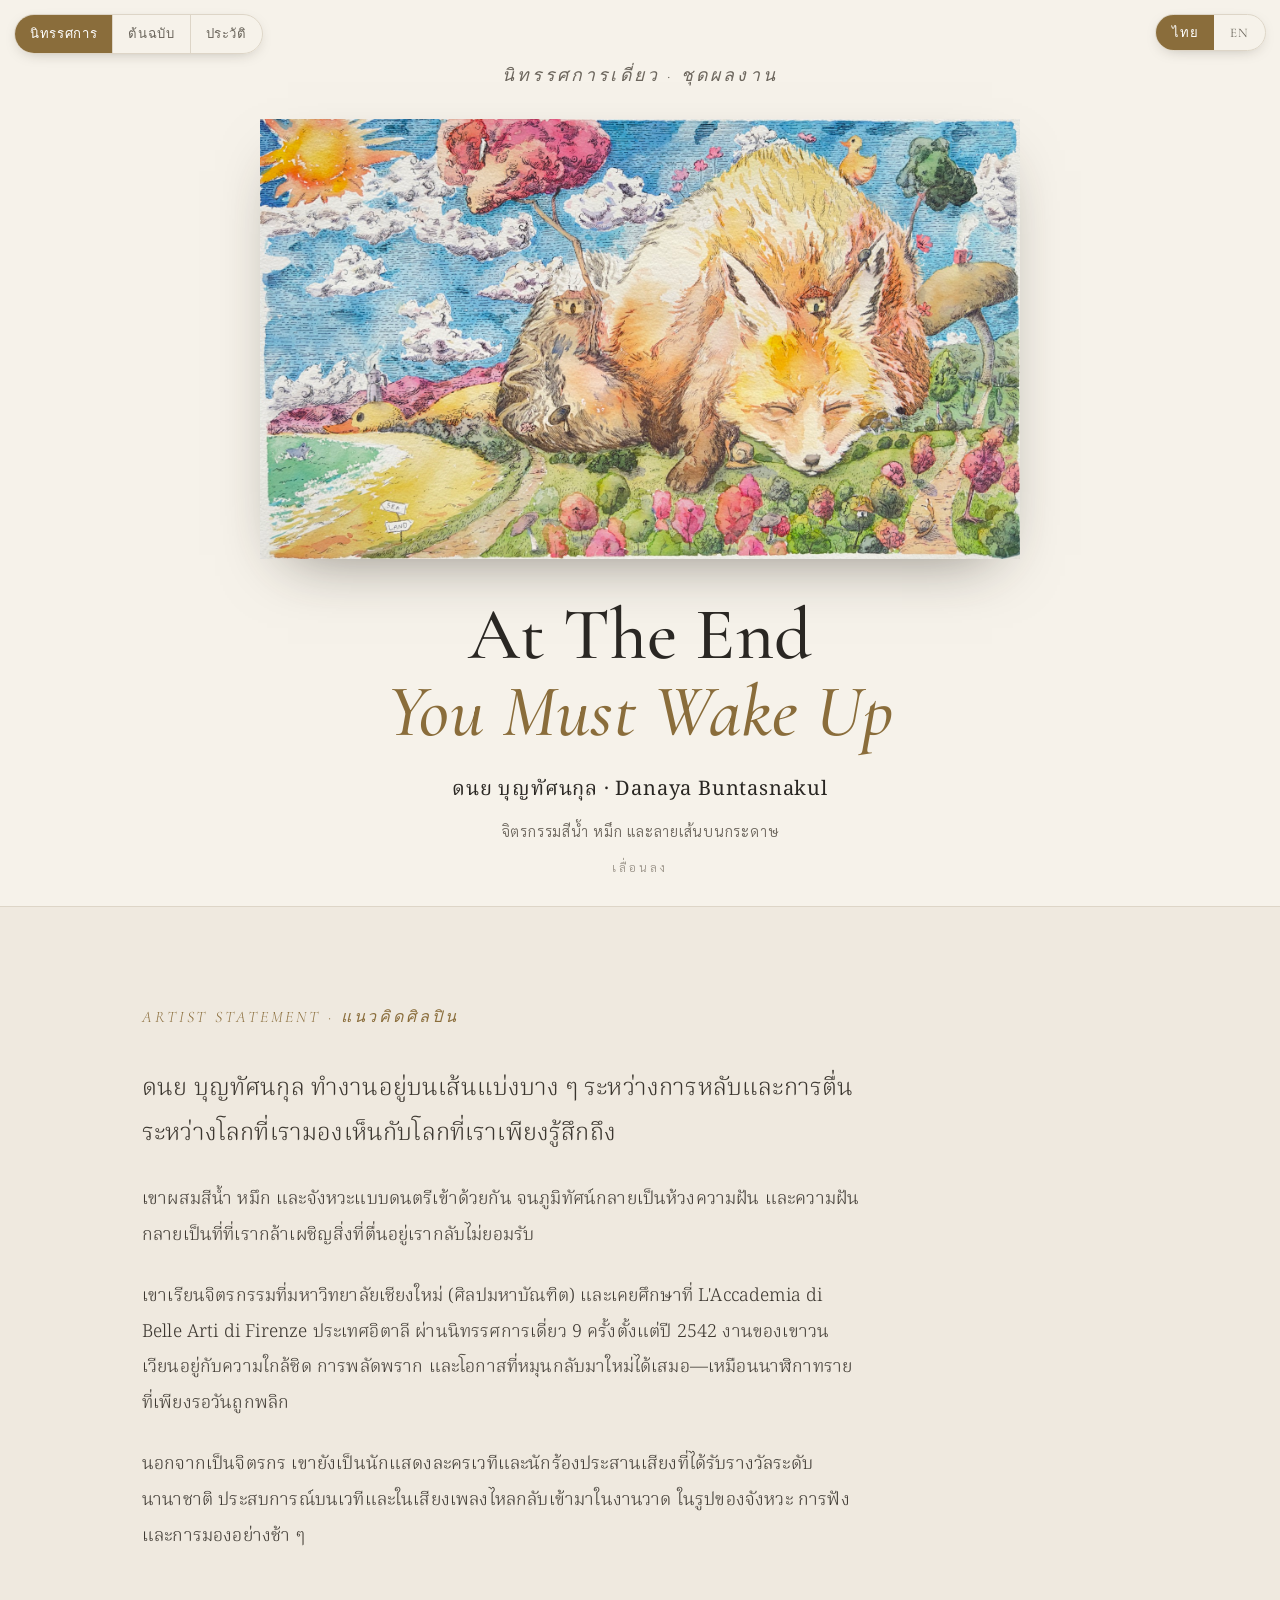
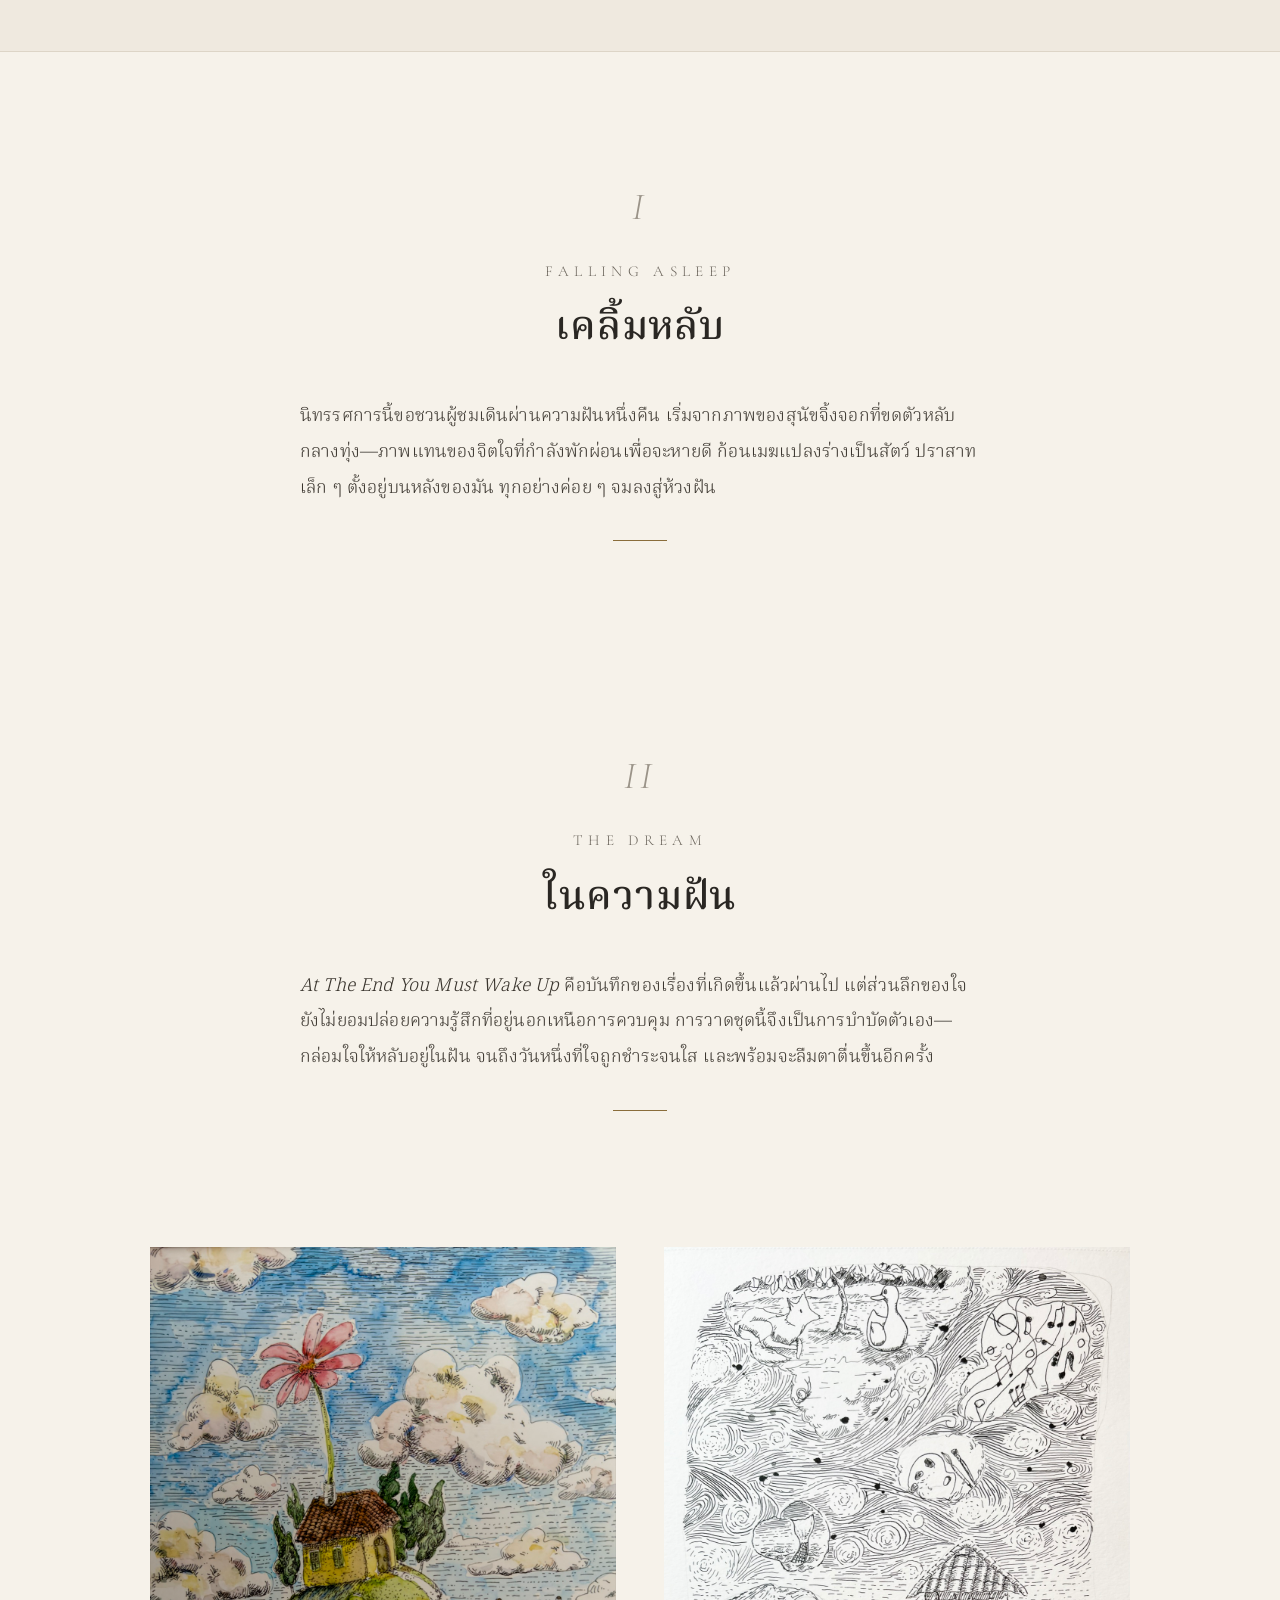
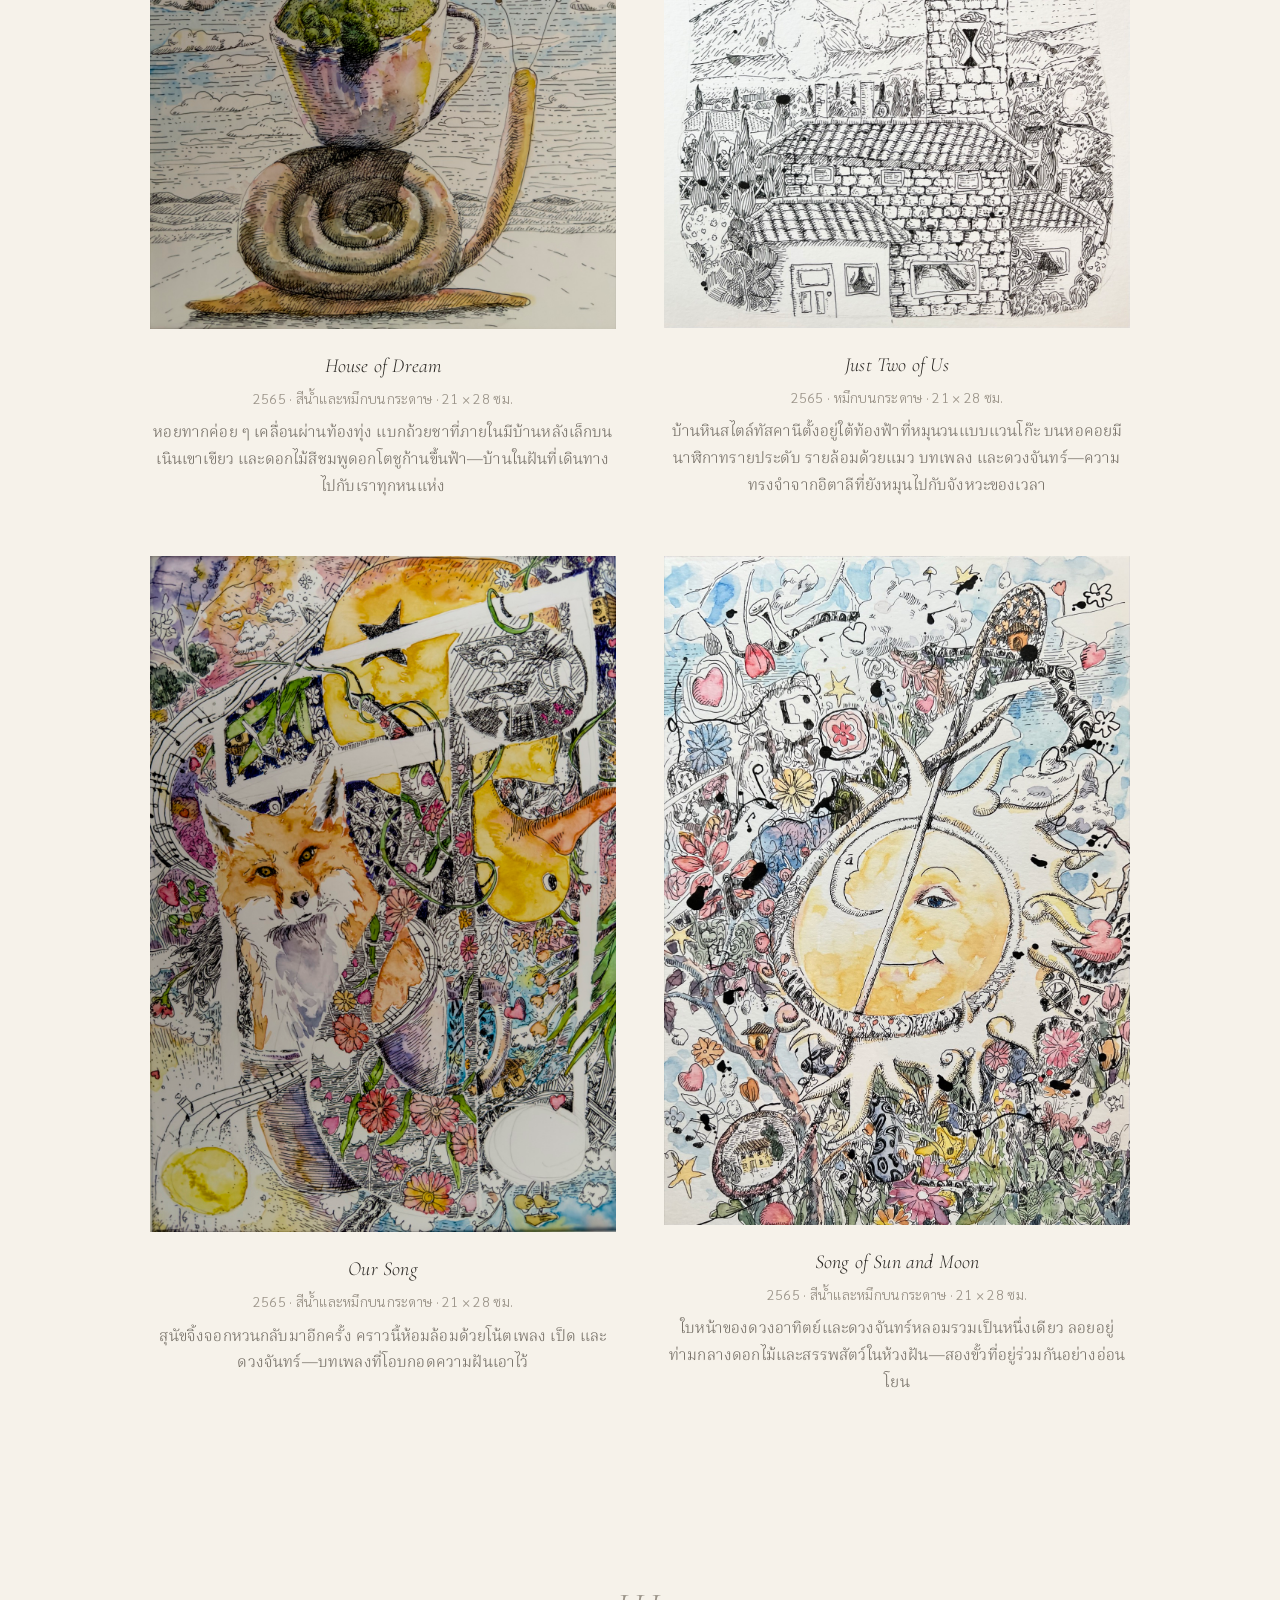
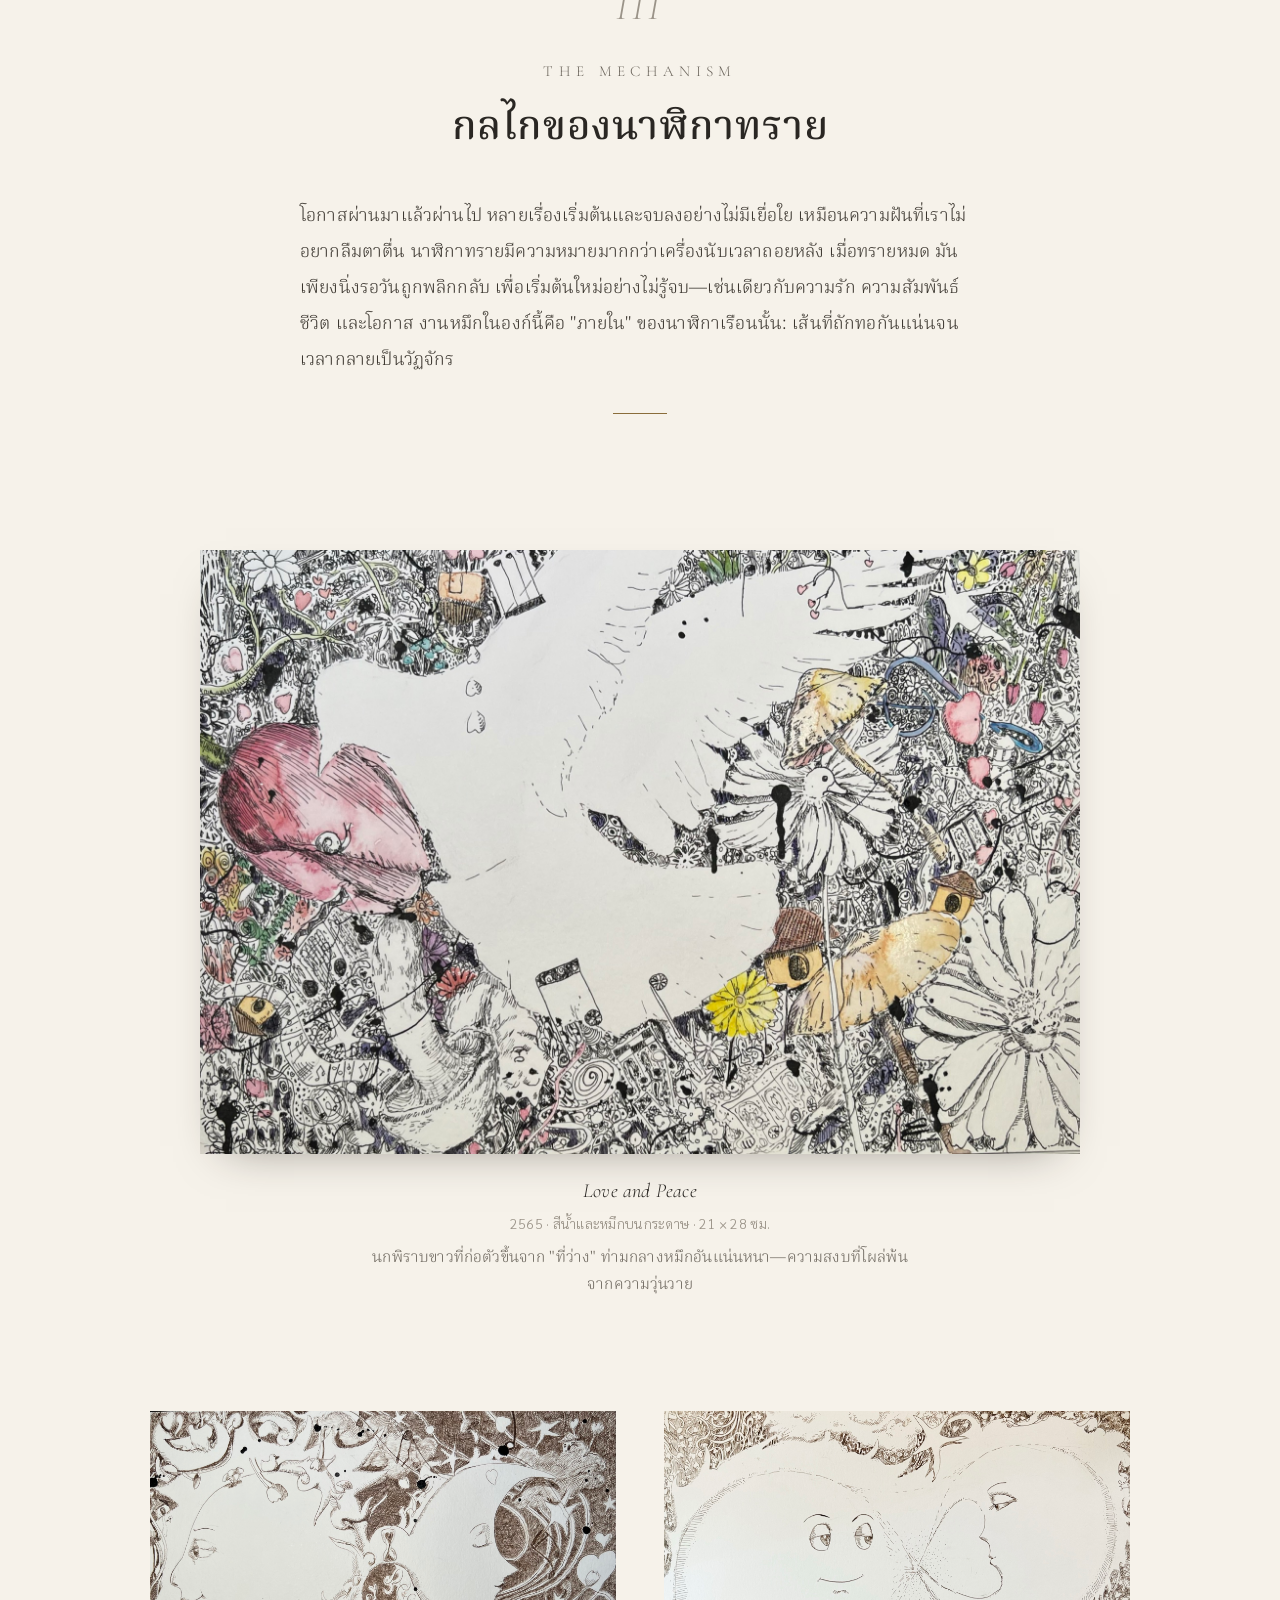
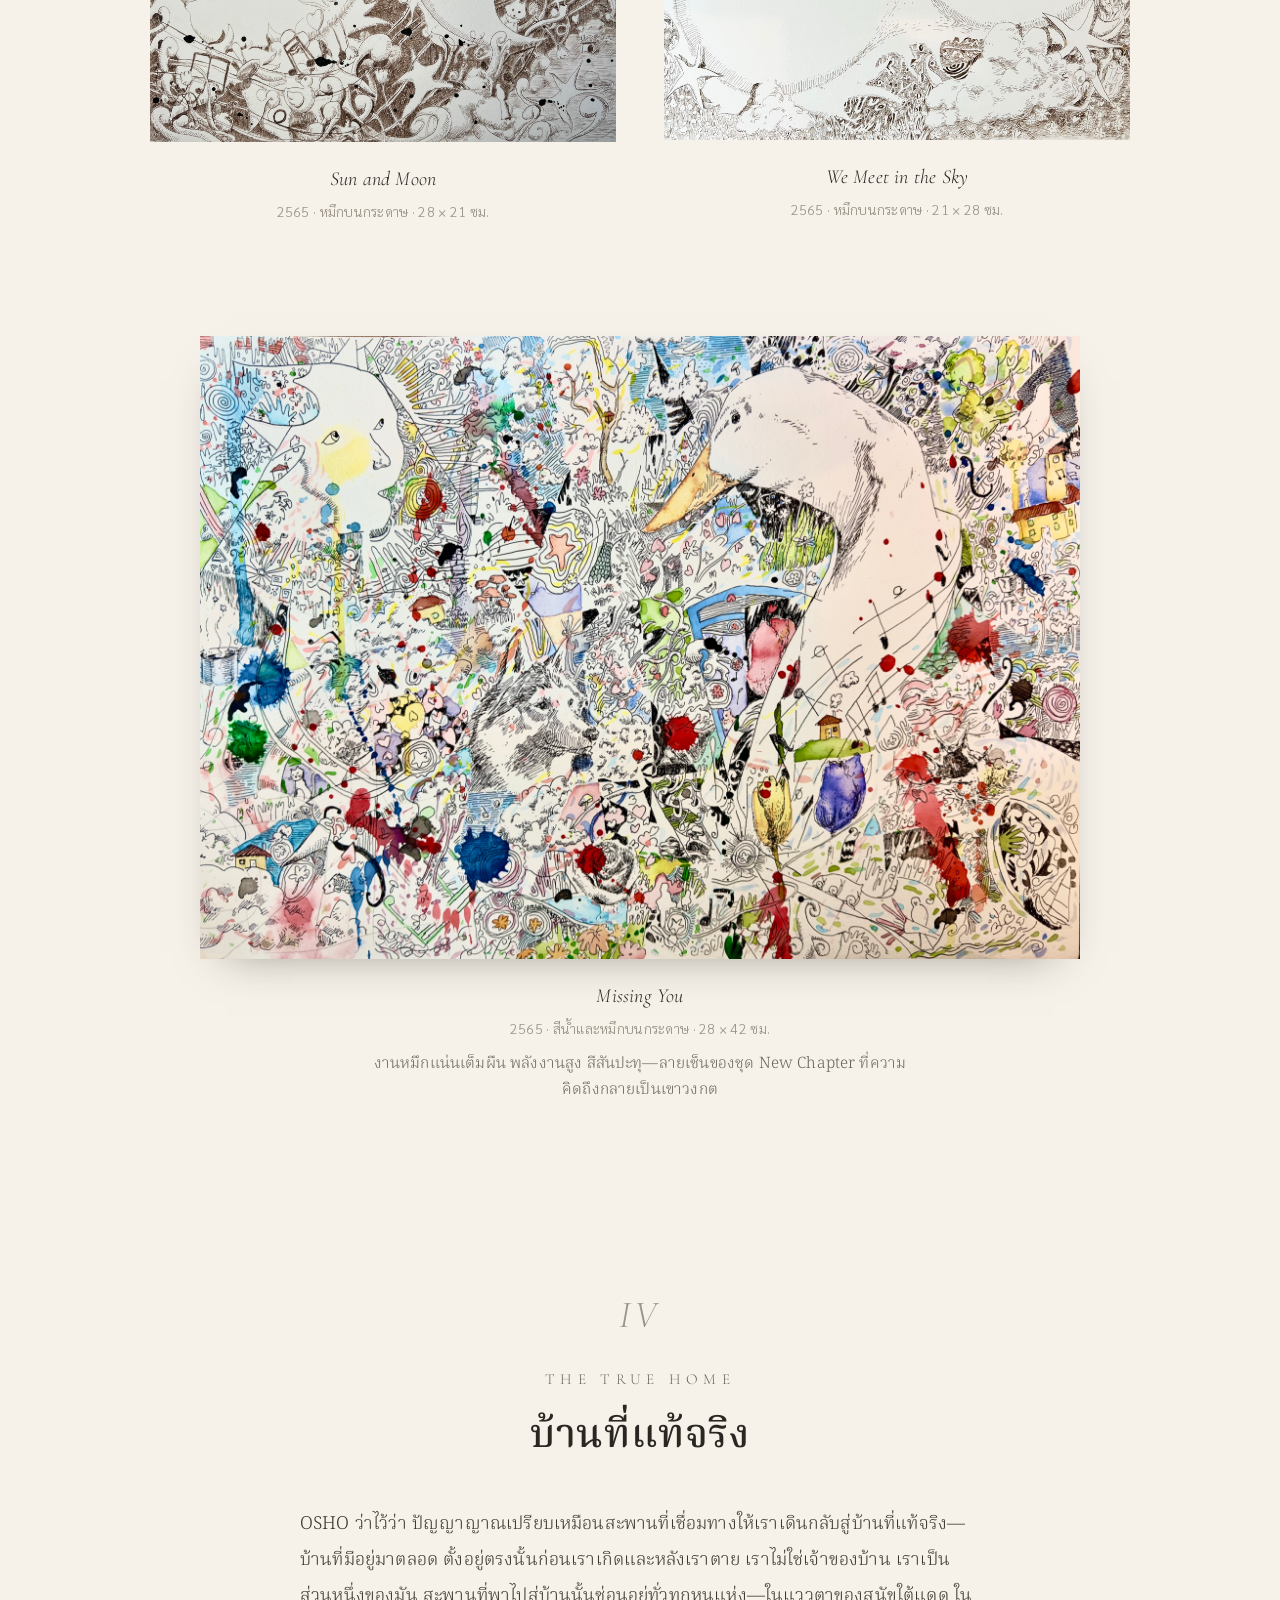
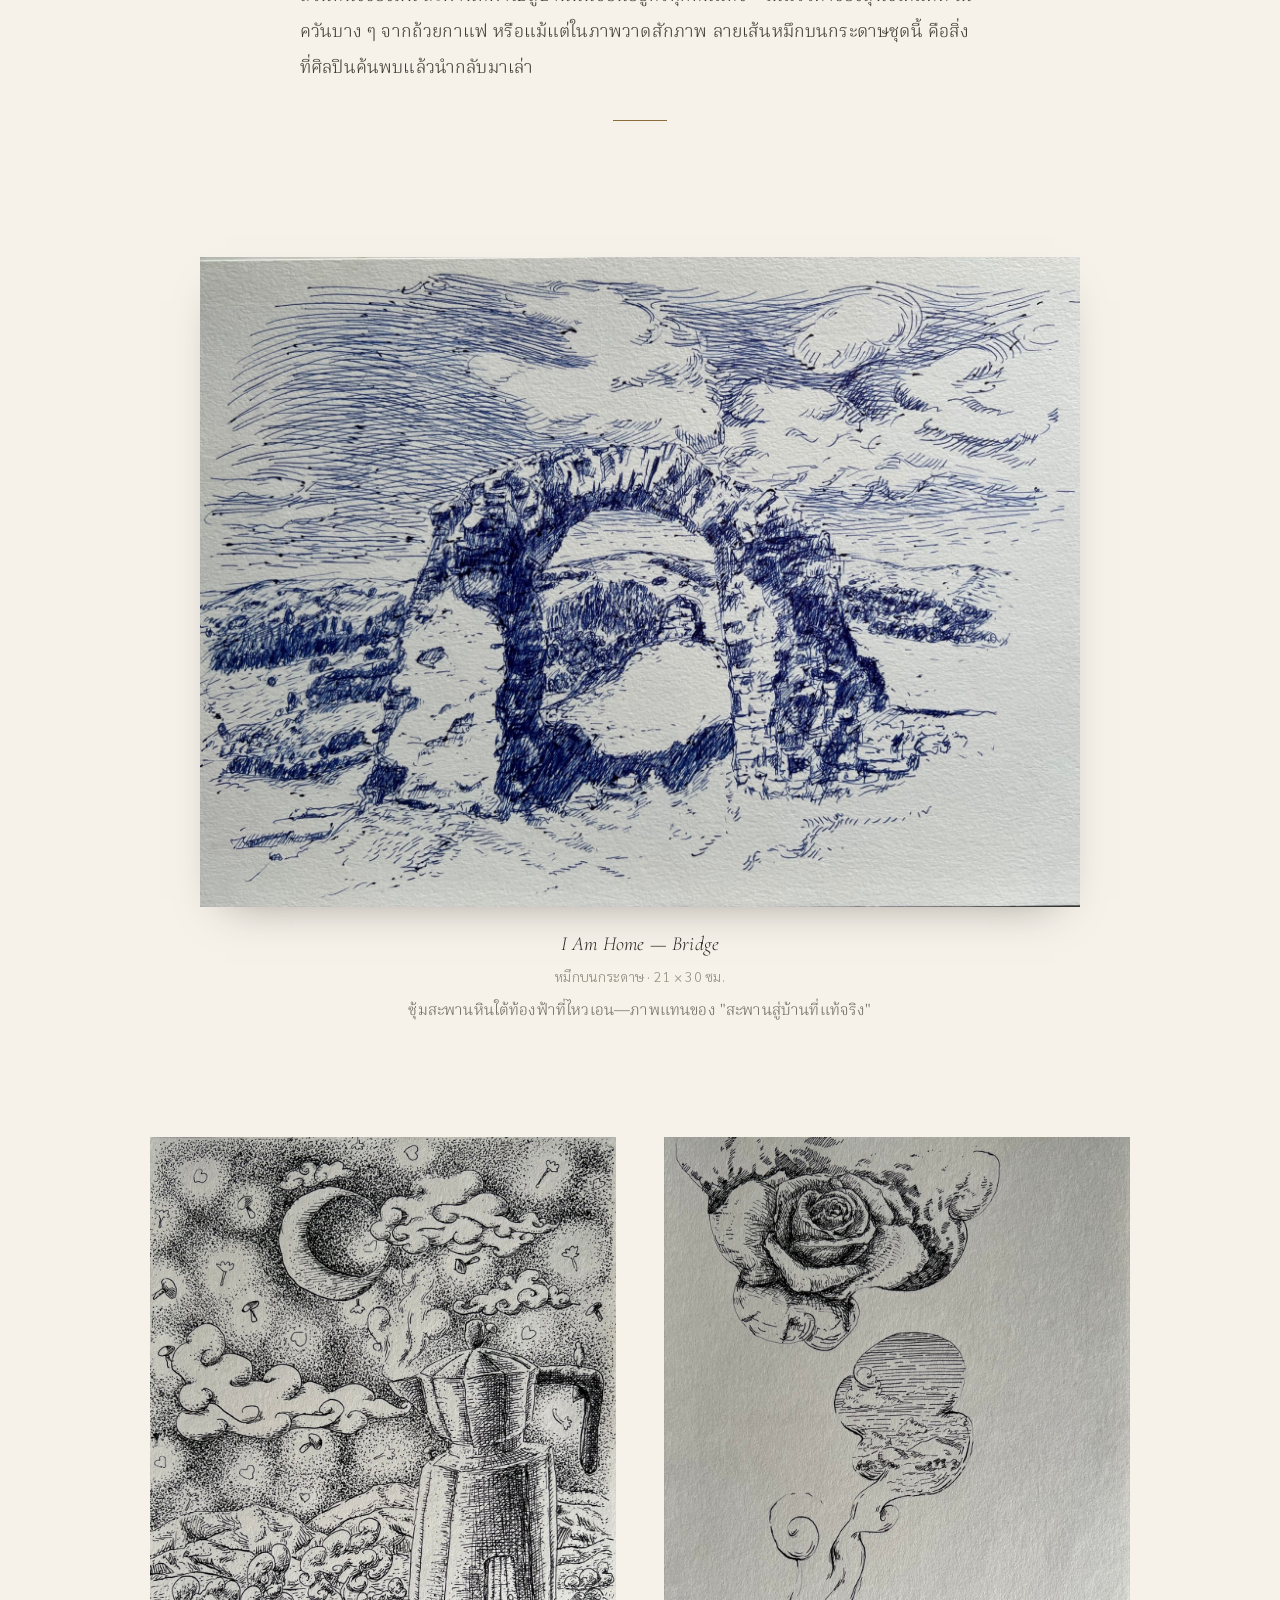
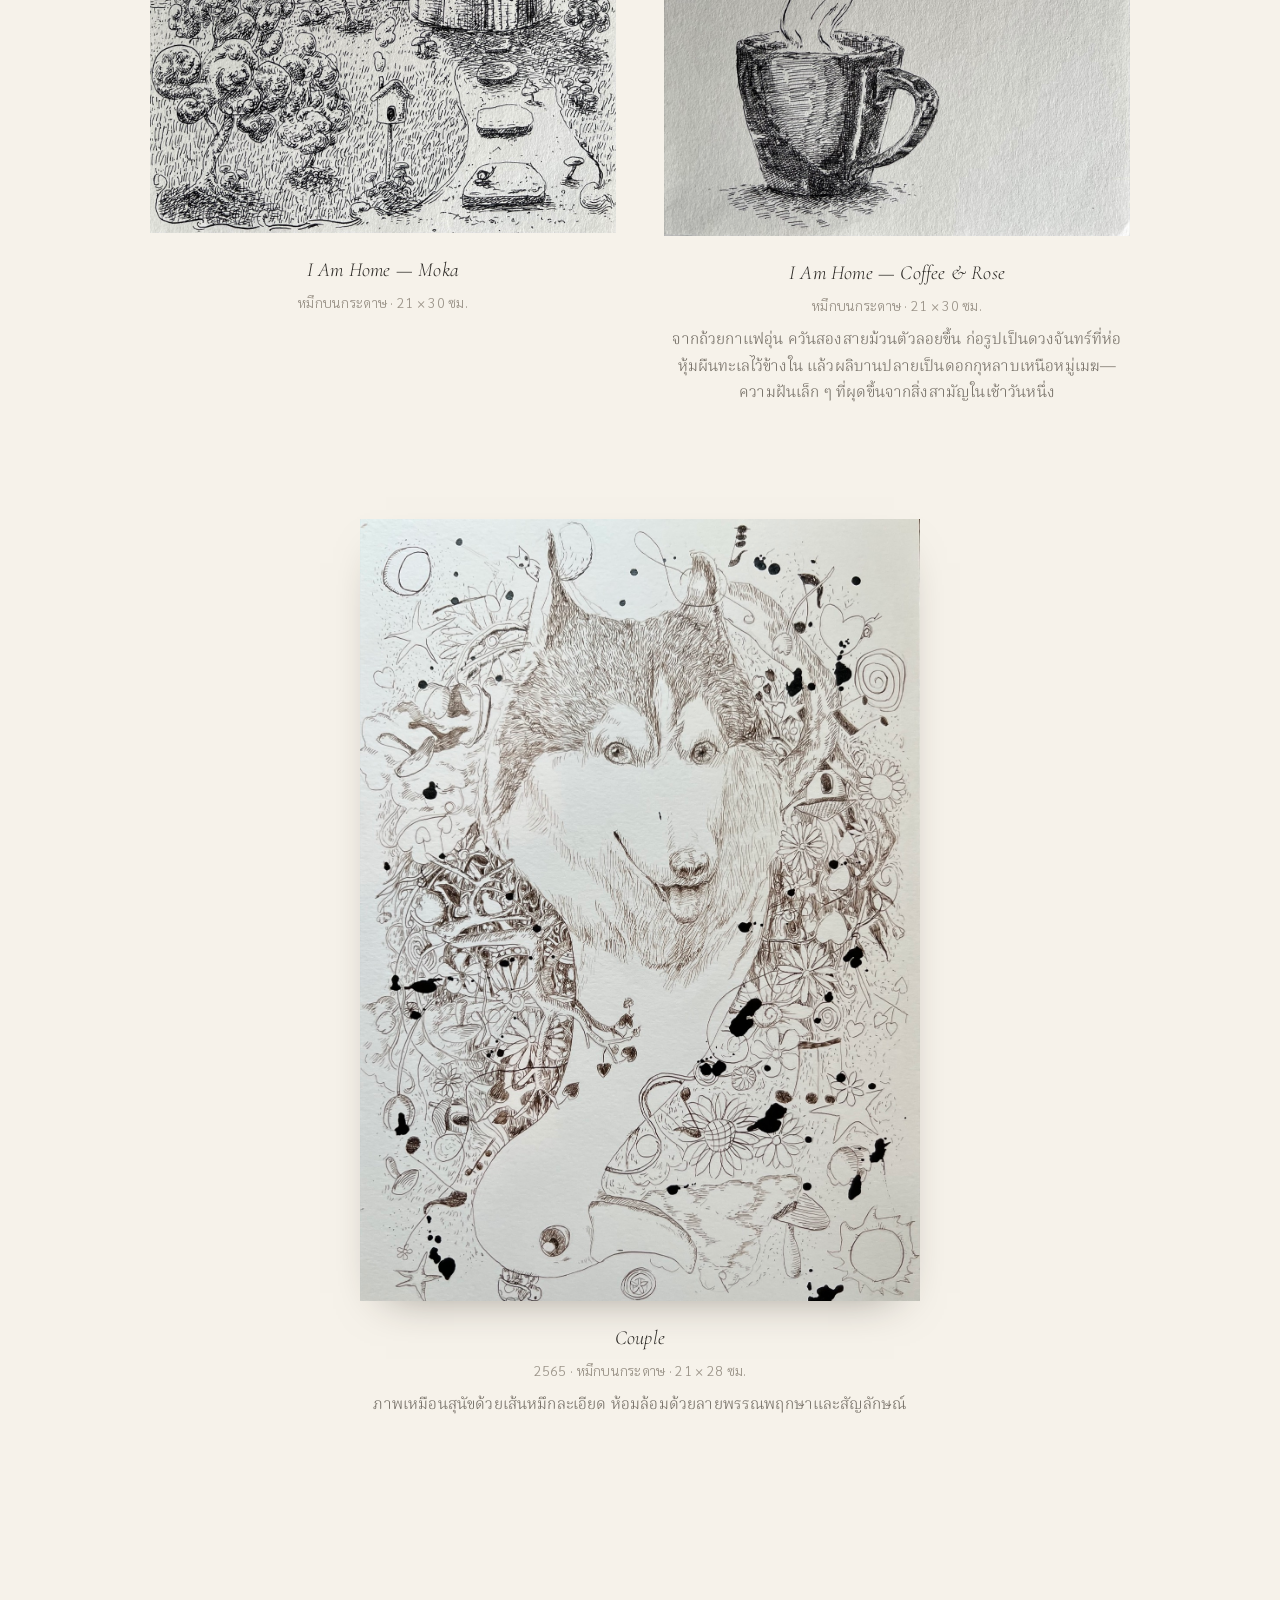
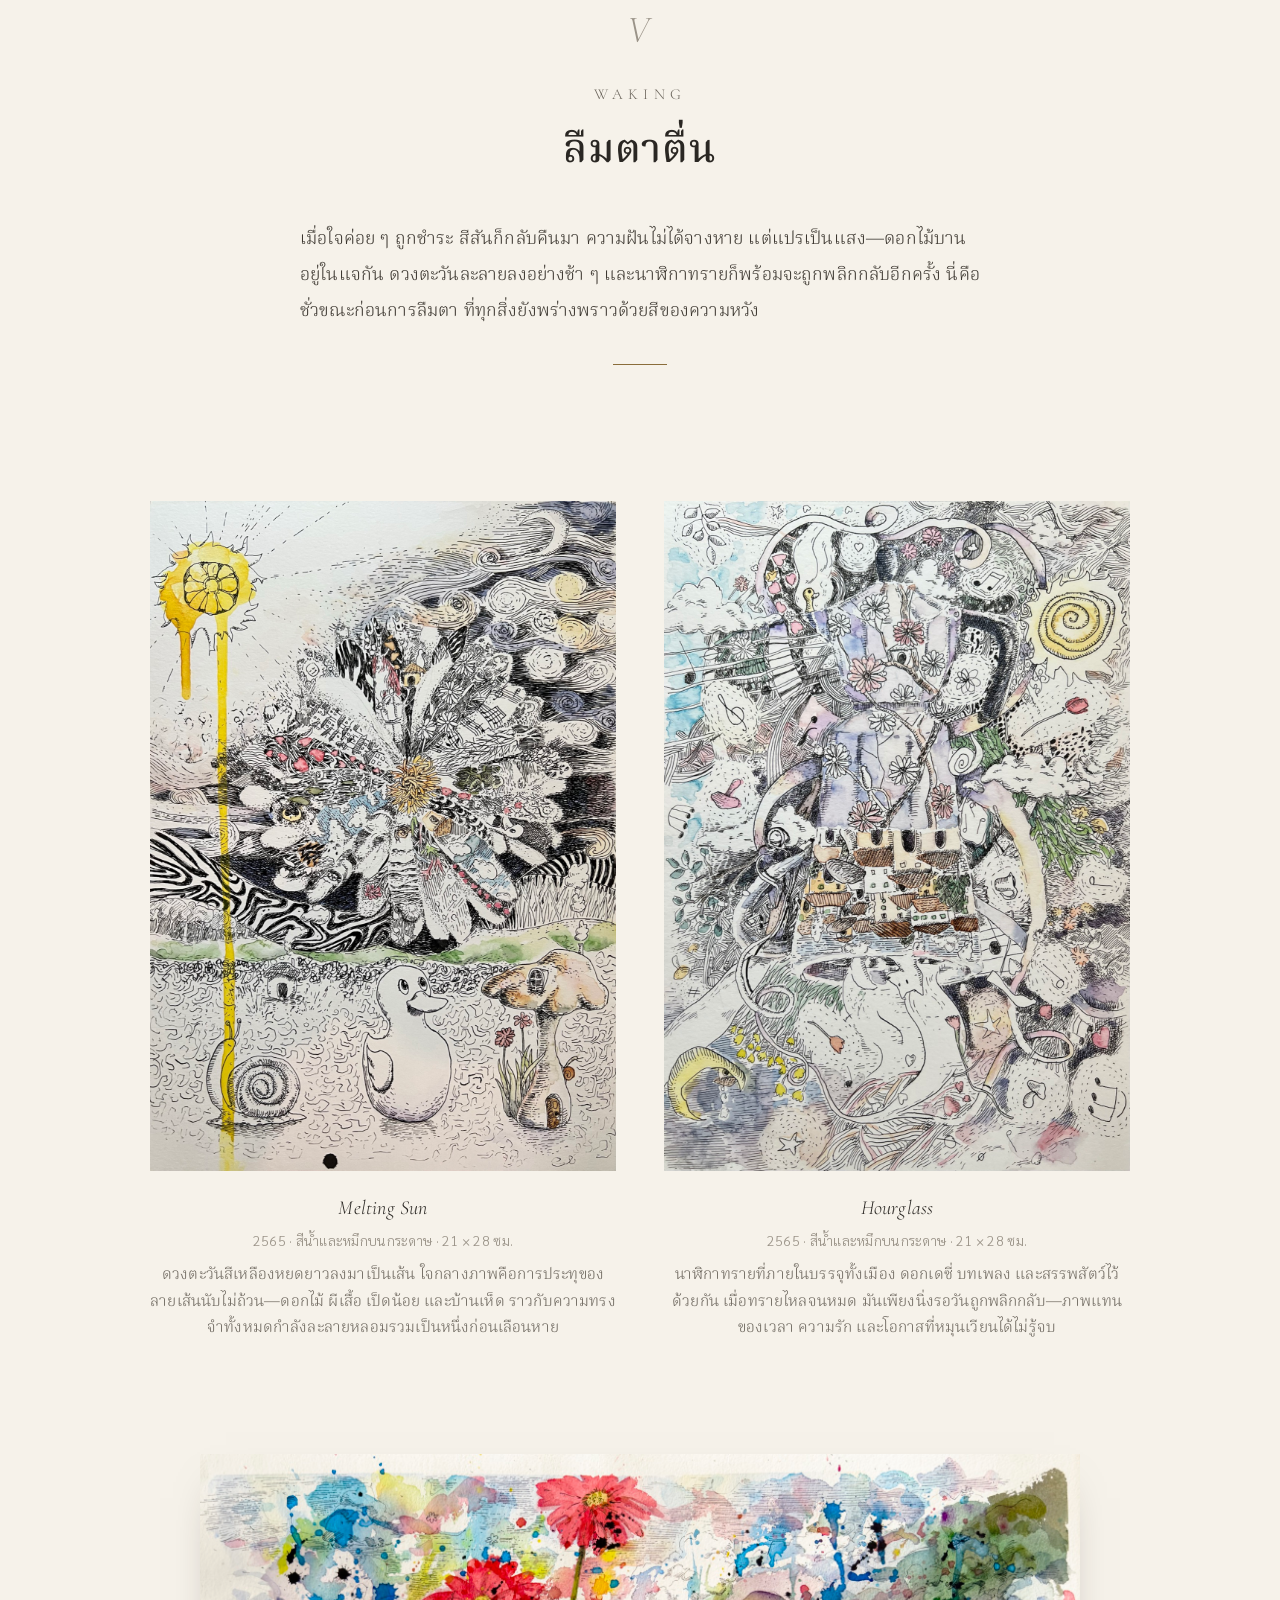
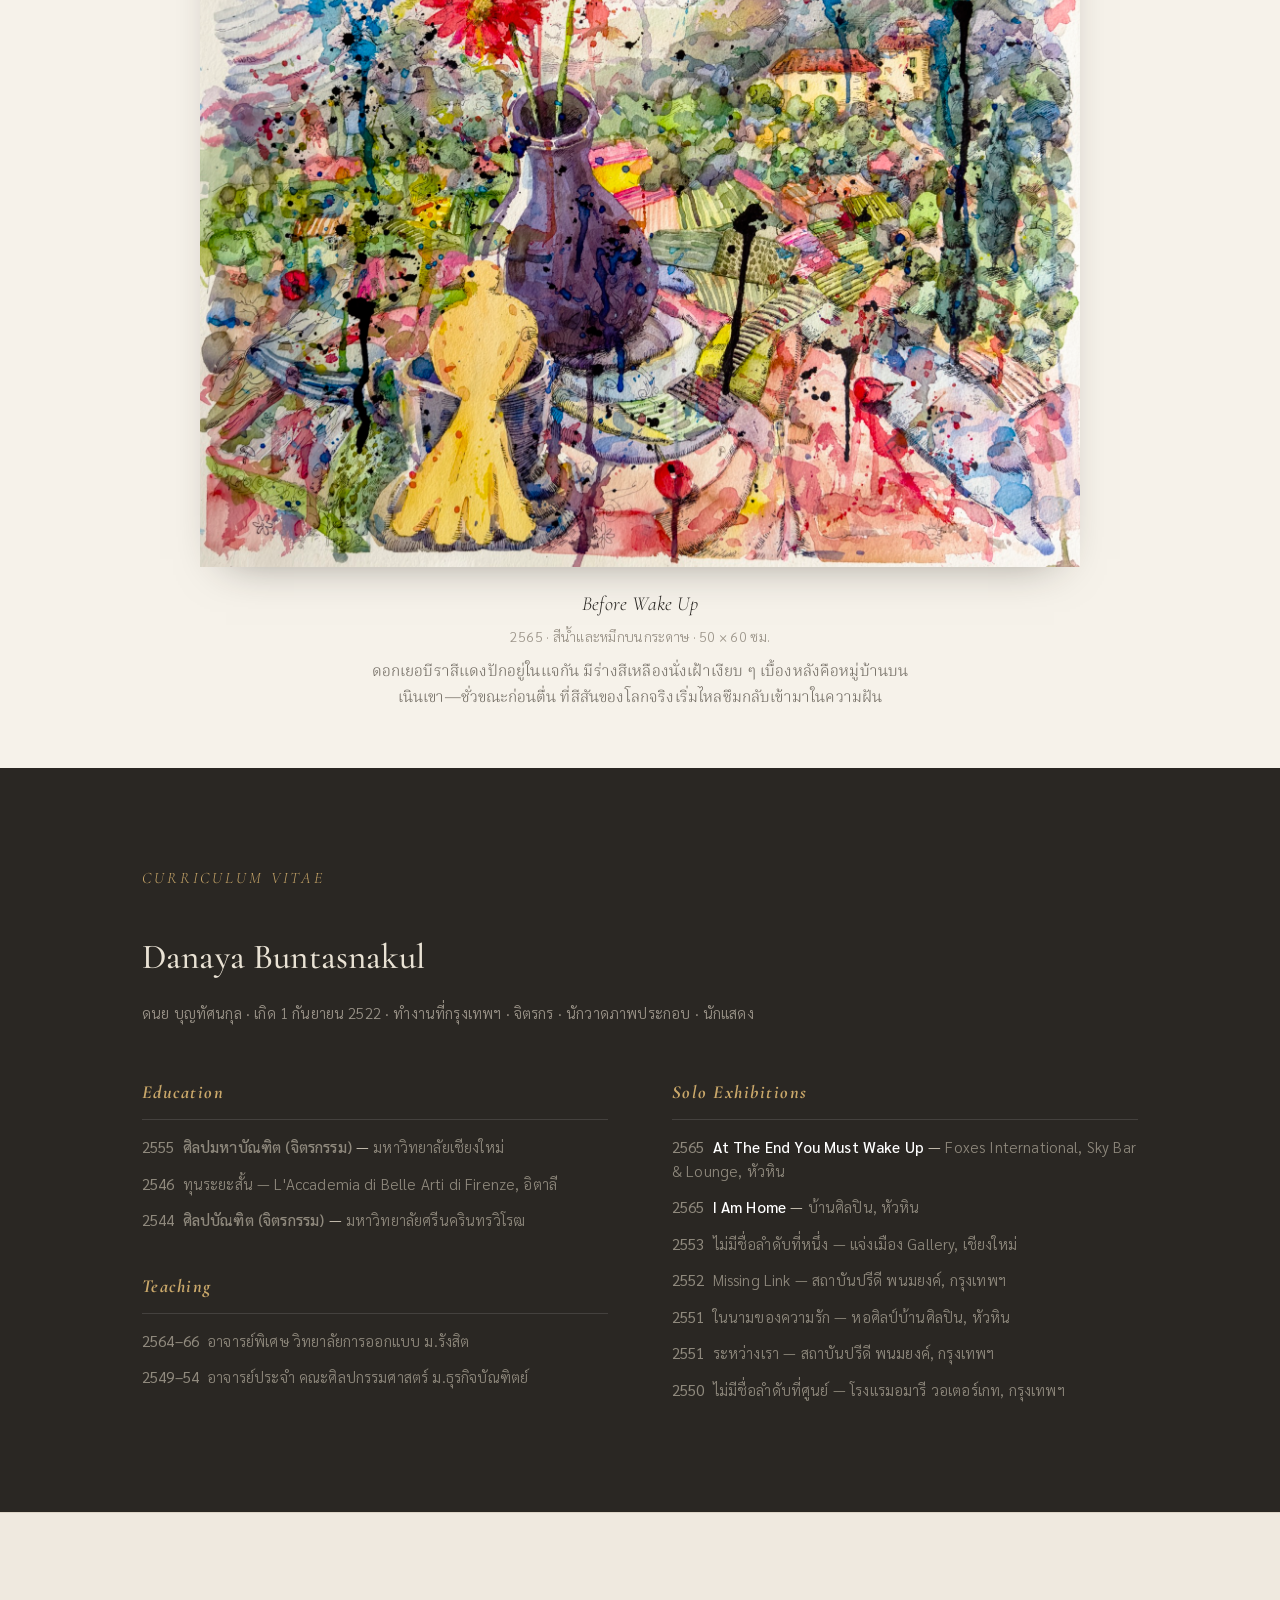
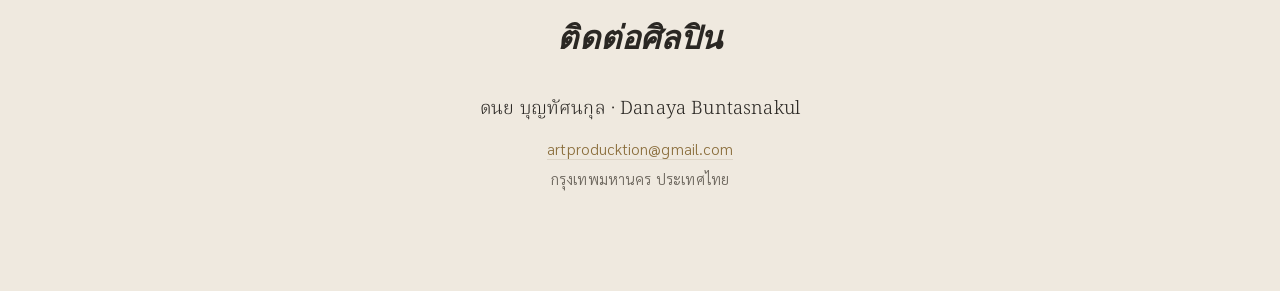
==== commit 687604e7: "ร้านเก่า (shop · series-at-the-end) พาไปตะกร้าใหม่ Dan's Originals · นิทรรศการเดี่ยว 9 ครั้งตาม CV ·" ====
--- a/at-the-end.html
+++ b/at-the-end.html
@@ -174,7 +174,7 @@
     <div class="label">Artist Statement<span class="th-only"> · แนวคิดศิลปิน</span></div>
     <p class="lead"><span class="th-only">ดนย บุญทัศนกุล ทำงานอยู่บนเส้นแบ่งบาง ๆ ระหว่างการหลับและการตื่น ระหว่างโลกที่เรามองเห็นกับโลกที่เราเพียงรู้สึกถึง</span><span class="en-only">Danaya Buntasnakul works along the thin line between sleeping and waking — between the world we see and the world we only feel.</span></p>
     <p><span class="th-only">เขาผสมสีน้ำ หมึก และจังหวะแบบดนตรีเข้าด้วยกัน จนภูมิทัศน์กลายเป็นห้วงความฝัน และความฝันกลายเป็นที่ที่เรากล้าเผชิญสิ่งที่ตื่นอยู่เรากลับไม่ยอมรับ</span><span class="en-only">He blends watercolour, ink and a musical sense of rhythm until landscapes become reveries, and dreams become the place where we dare to face what, awake, we refuse to admit.</span></p>
-    <p><span class="th-only">เขาเรียนจิตรกรรมที่มหาวิทยาลัยเชียงใหม่ (ศิลปมหาบัณฑิต) และเคยศึกษาที่ L'Accademia di Belle Arti di Firenze ประเทศอิตาลี ผ่านนิทรรศการเดี่ยว 6 ครั้งในรอบ 15 ปี งานของเขาวนเวียนอยู่กับความใกล้ชิด การพลัดพราก และโอกาสที่หมุนกลับมาใหม่ได้เสมอ—เหมือนนาฬิกาทรายที่เพียงรอวันถูกพลิก</span><span class="en-only">He studied painting at Chiang Mai University (M.F.A.) and at the Accademia di Belle Arti di Firenze in Italy. Across six solo exhibitions over fifteen years, his work returns again and again to intimacy, separation, and the chance that can always come around once more — like an hourglass simply waiting to be turned.</span></p>
+    <p><span class="th-only">เขาเรียนจิตรกรรมที่มหาวิทยาลัยเชียงใหม่ (ศิลปมหาบัณฑิต) และเคยศึกษาที่ L'Accademia di Belle Arti di Firenze ประเทศอิตาลี ผ่านนิทรรศการเดี่ยว 9 ครั้งตั้งแต่ปี 2542 งานของเขาวนเวียนอยู่กับความใกล้ชิด การพลัดพราก และโอกาสที่หมุนกลับมาใหม่ได้เสมอ—เหมือนนาฬิกาทรายที่เพียงรอวันถูกพลิก</span><span class="en-only">He studied painting at Chiang Mai University (M.F.A.) and at the Accademia di Belle Arti di Firenze in Italy. Across nine solo exhibitions since 1999, his work returns again and again to intimacy, separation, and the chance that can always come around once more — like an hourglass simply waiting to be turned.</span></p>
     <p><span class="th-only">นอกจากเป็นจิตรกร เขายังเป็นนักแสดงละครเวทีและนักร้องประสานเสียงที่ได้รับรางวัลระดับนานาชาติ ประสบการณ์บนเวทีและในเสียงเพลงไหลกลับเข้ามาในงานวาด ในรูปของจังหวะ การฟัง และการมองอย่างช้า ๆ</span><span class="en-only">Beyond painting, he is a stage actor and an internationally awarded choral singer. His experience on stage and in song flows back into his drawing as rhythm, as listening, and as a slow way of seeing.</span></p>
   </div>
 </section>
@@ -356,7 +356,6 @@
     <h2><span class="th-only">ติดต่อศิลปิน</span><span class="en-only">Contact the Artist</span></h2>
     <div class="who">ดนย บุญทัศนกุล · Danaya Buntasnakul</div>
     <div class="meta">
-      <a href="mailto:dan.pittore@icloud.com">dan.pittore@icloud.com</a><br>
       <a href="mailto:artproducktion@gmail.com">artproducktion@gmail.com</a><br>
       <span class="th-only">กรุงเทพมหานคร ประเทศไทย</span><span class="en-only">Bangkok, Thailand</span>
     </div>
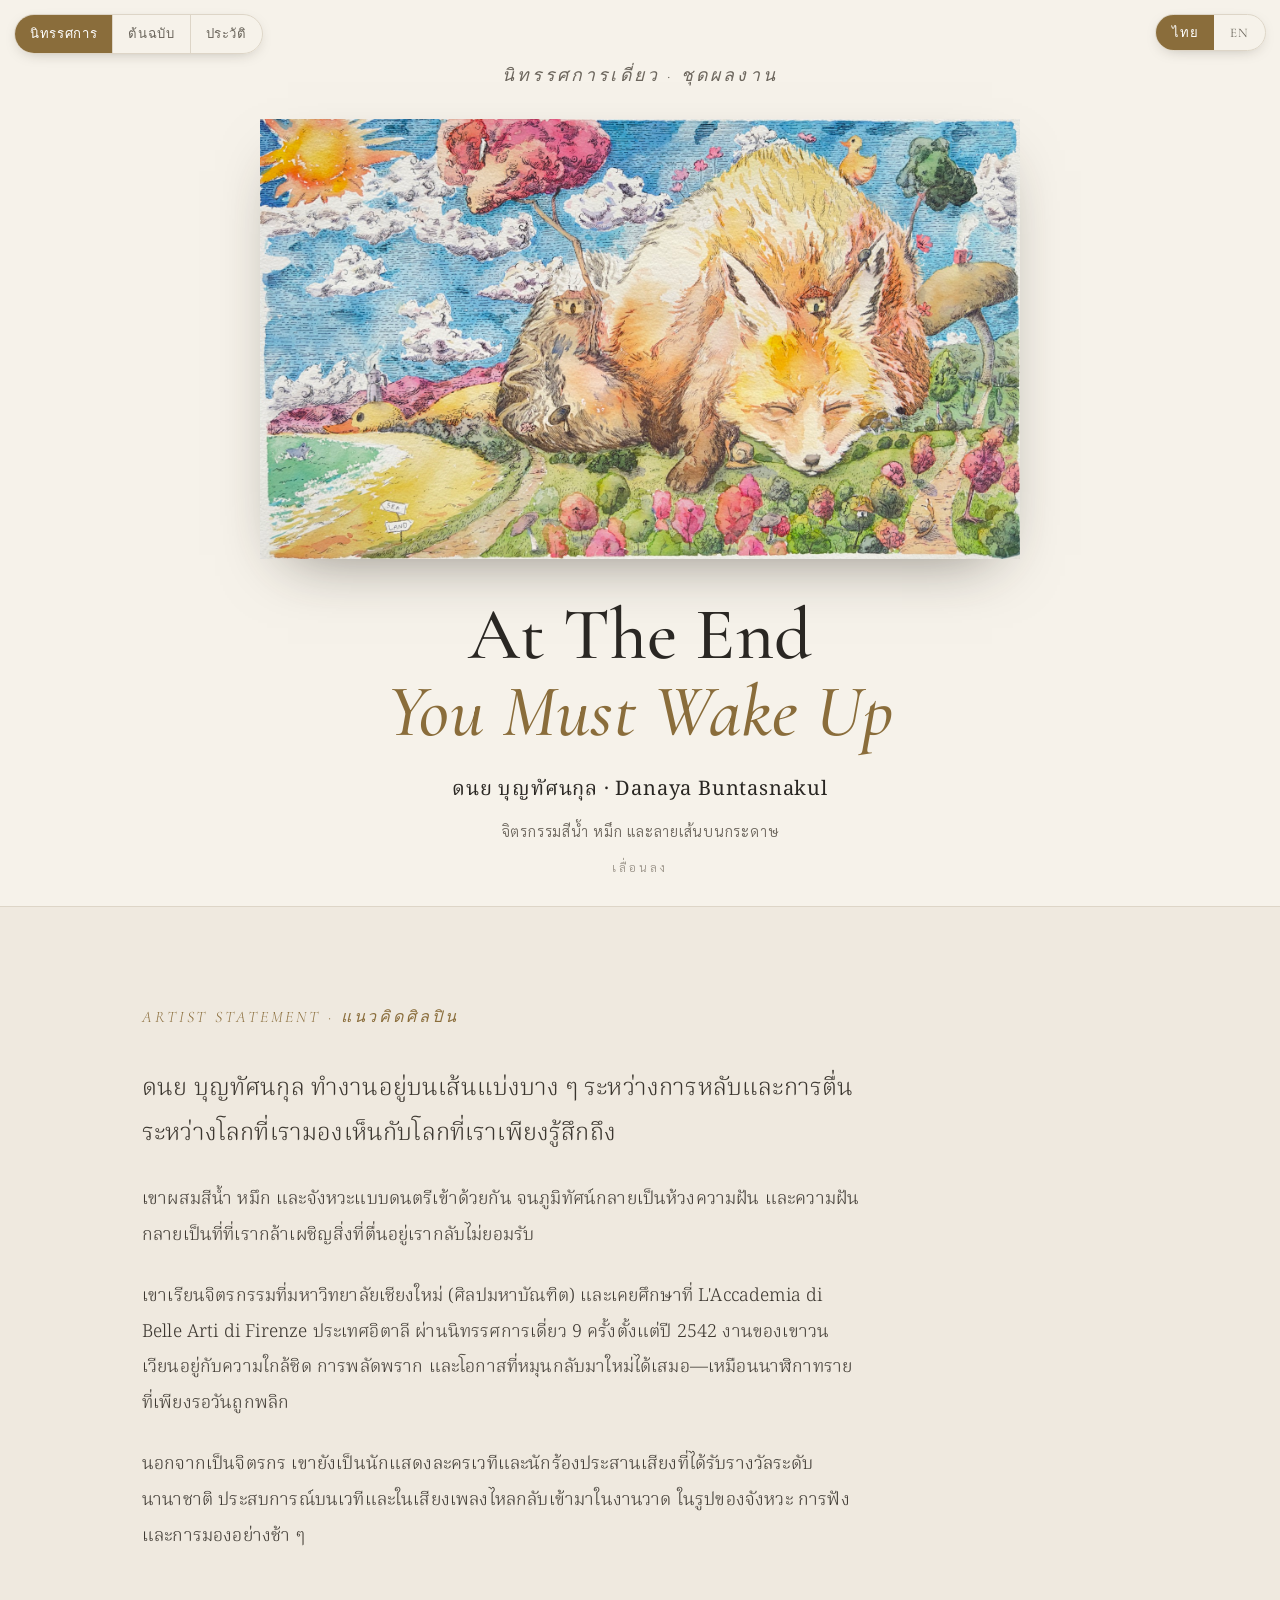
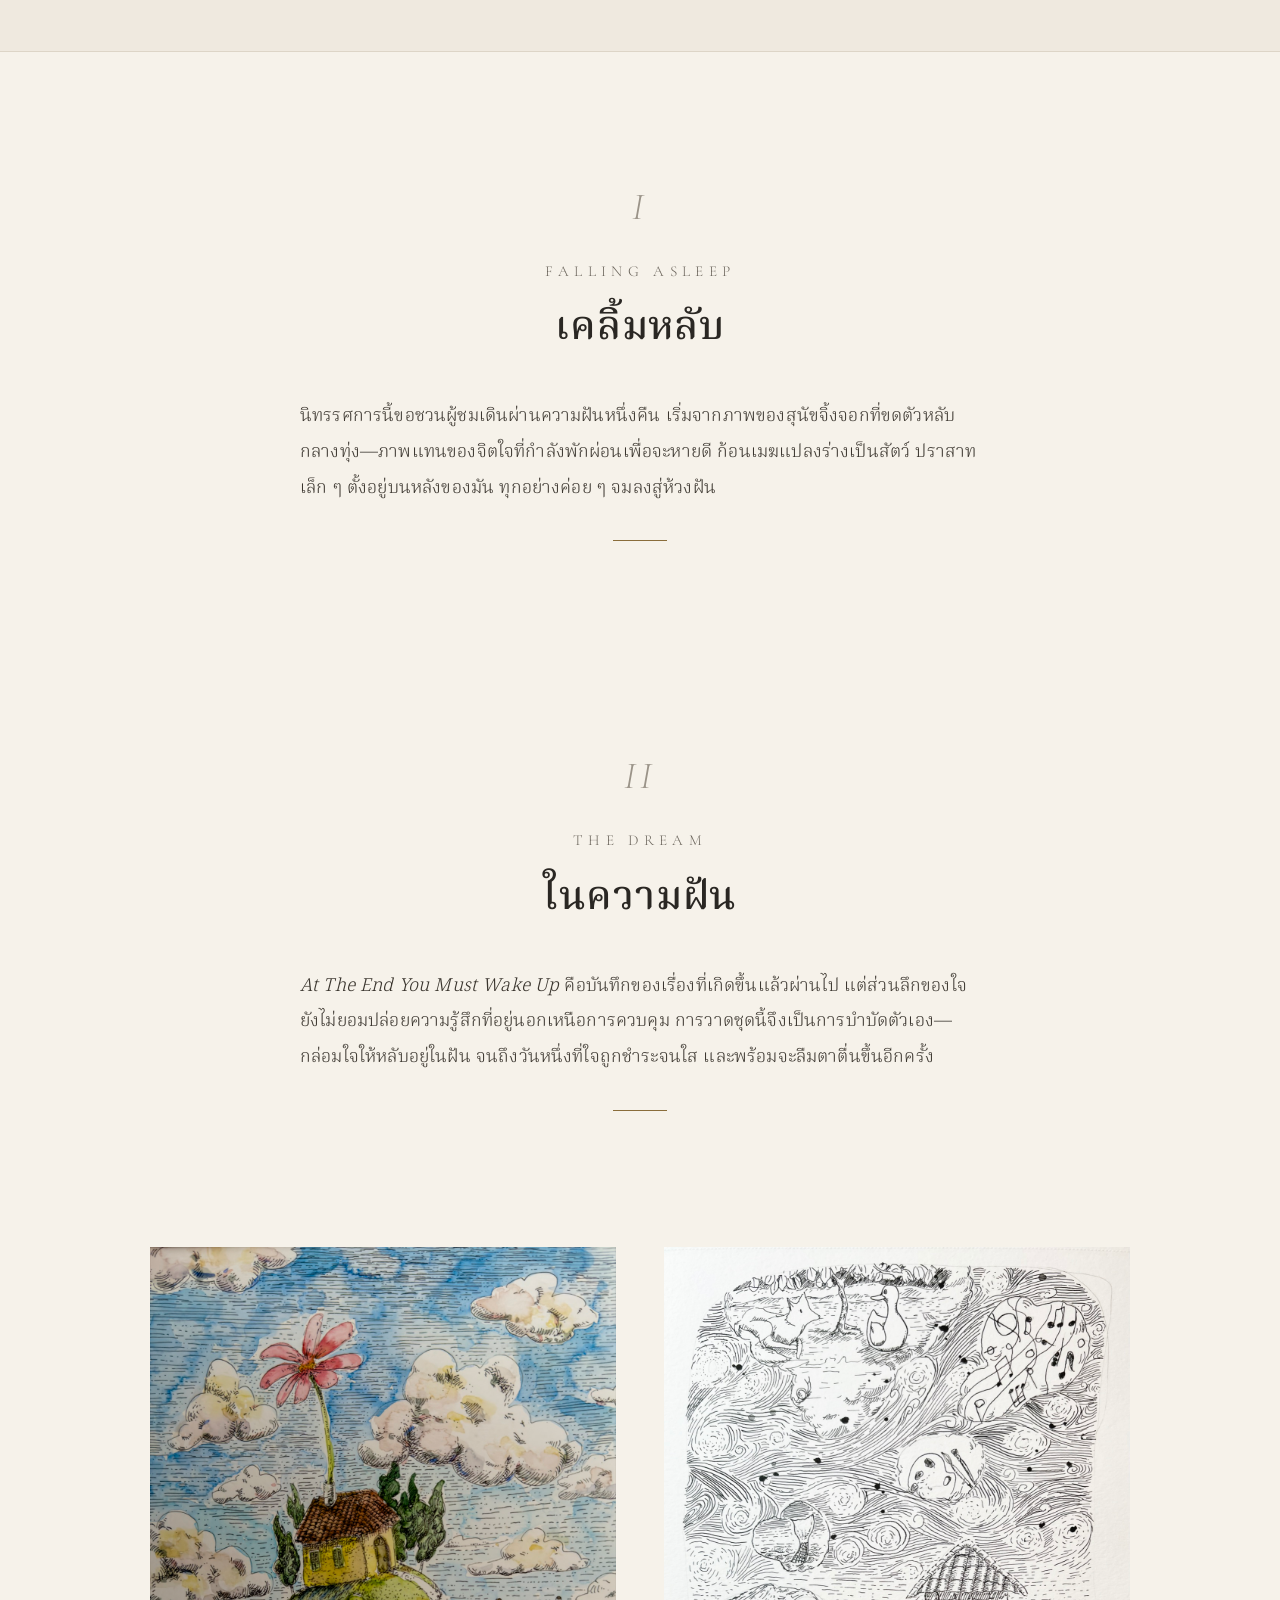
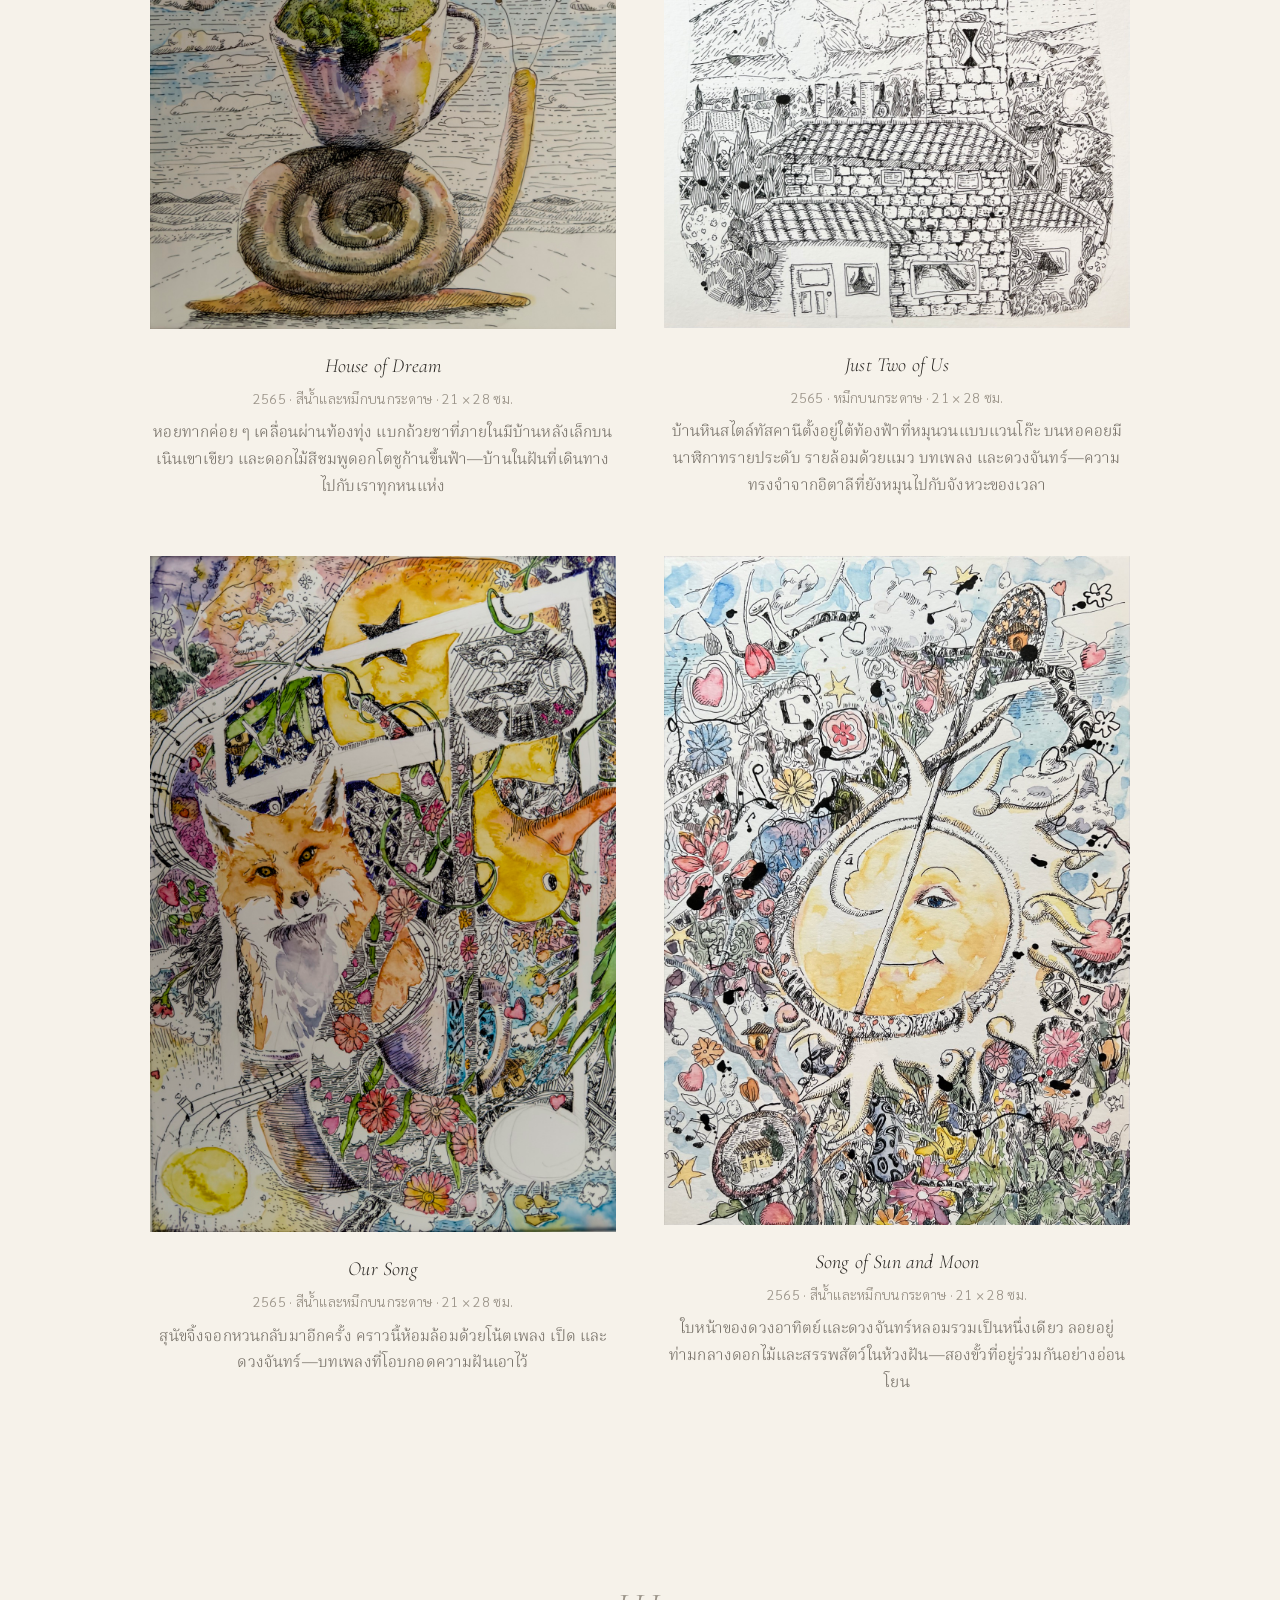
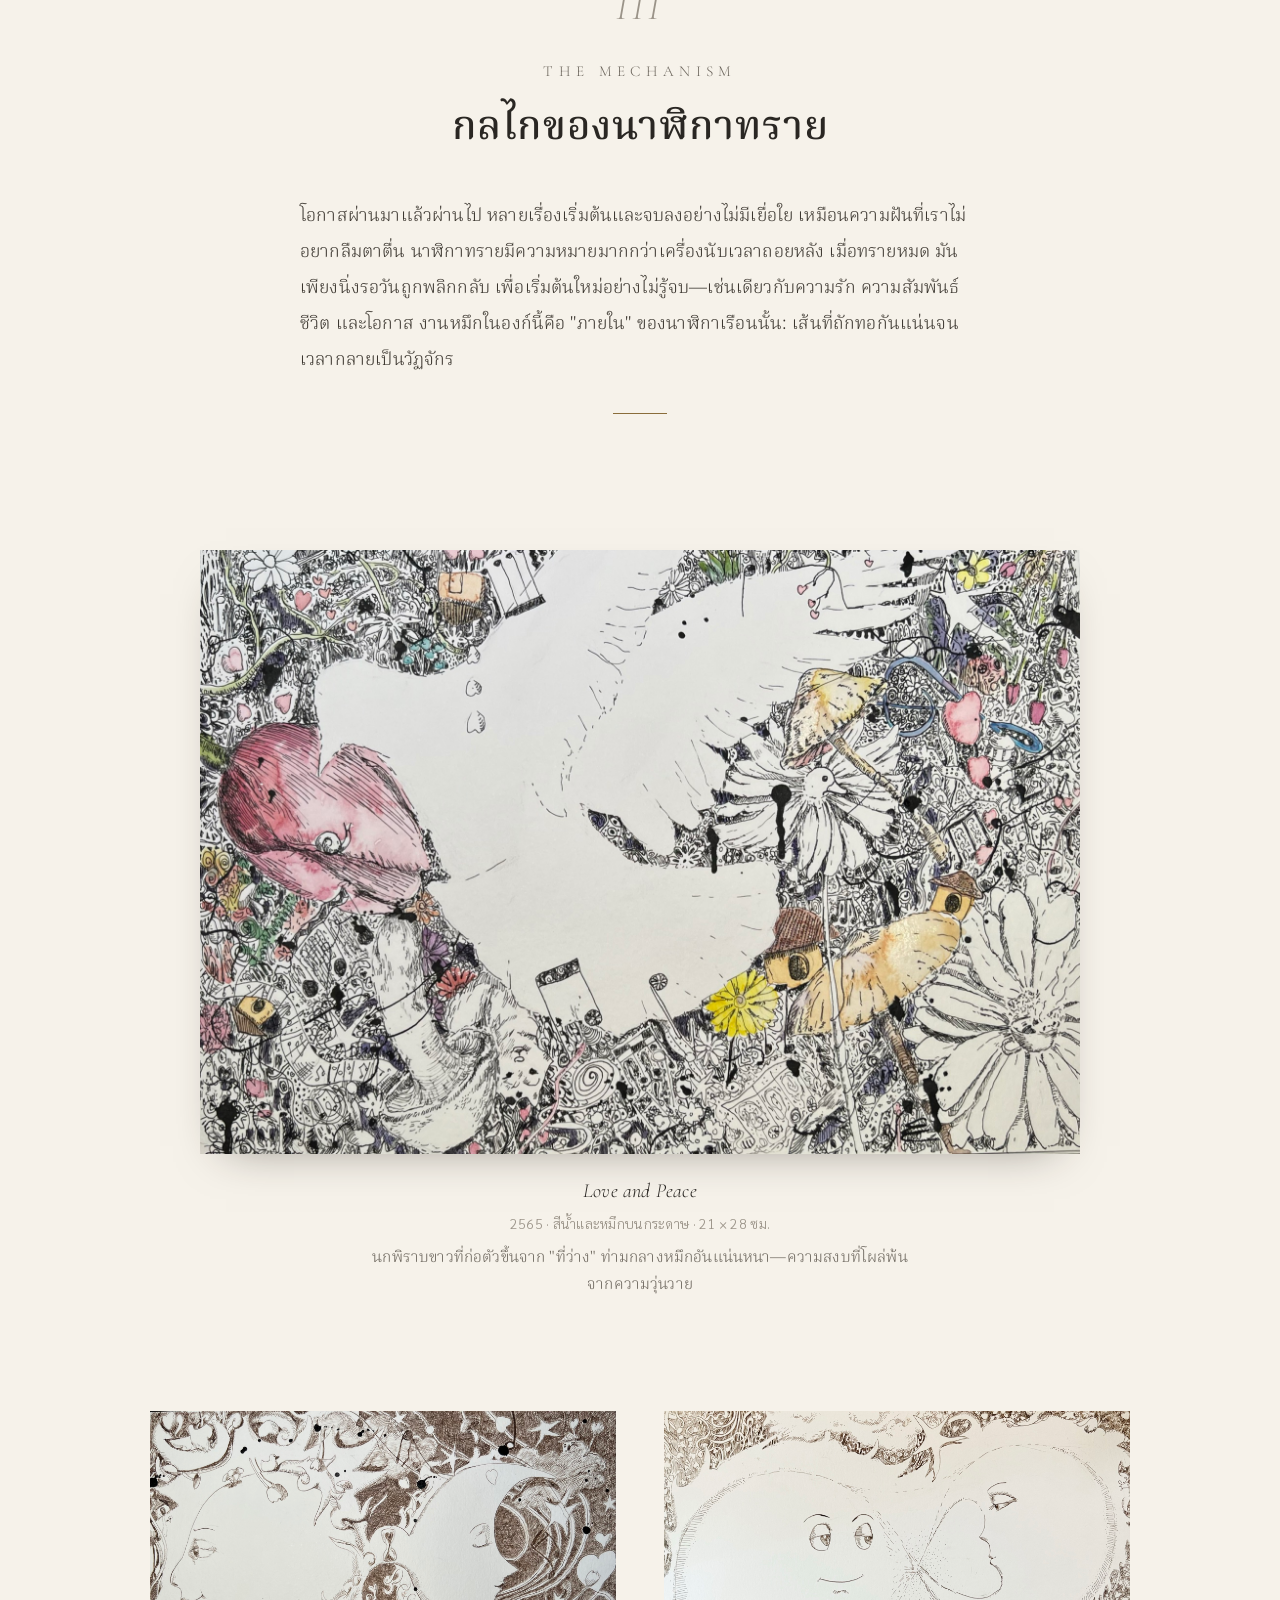
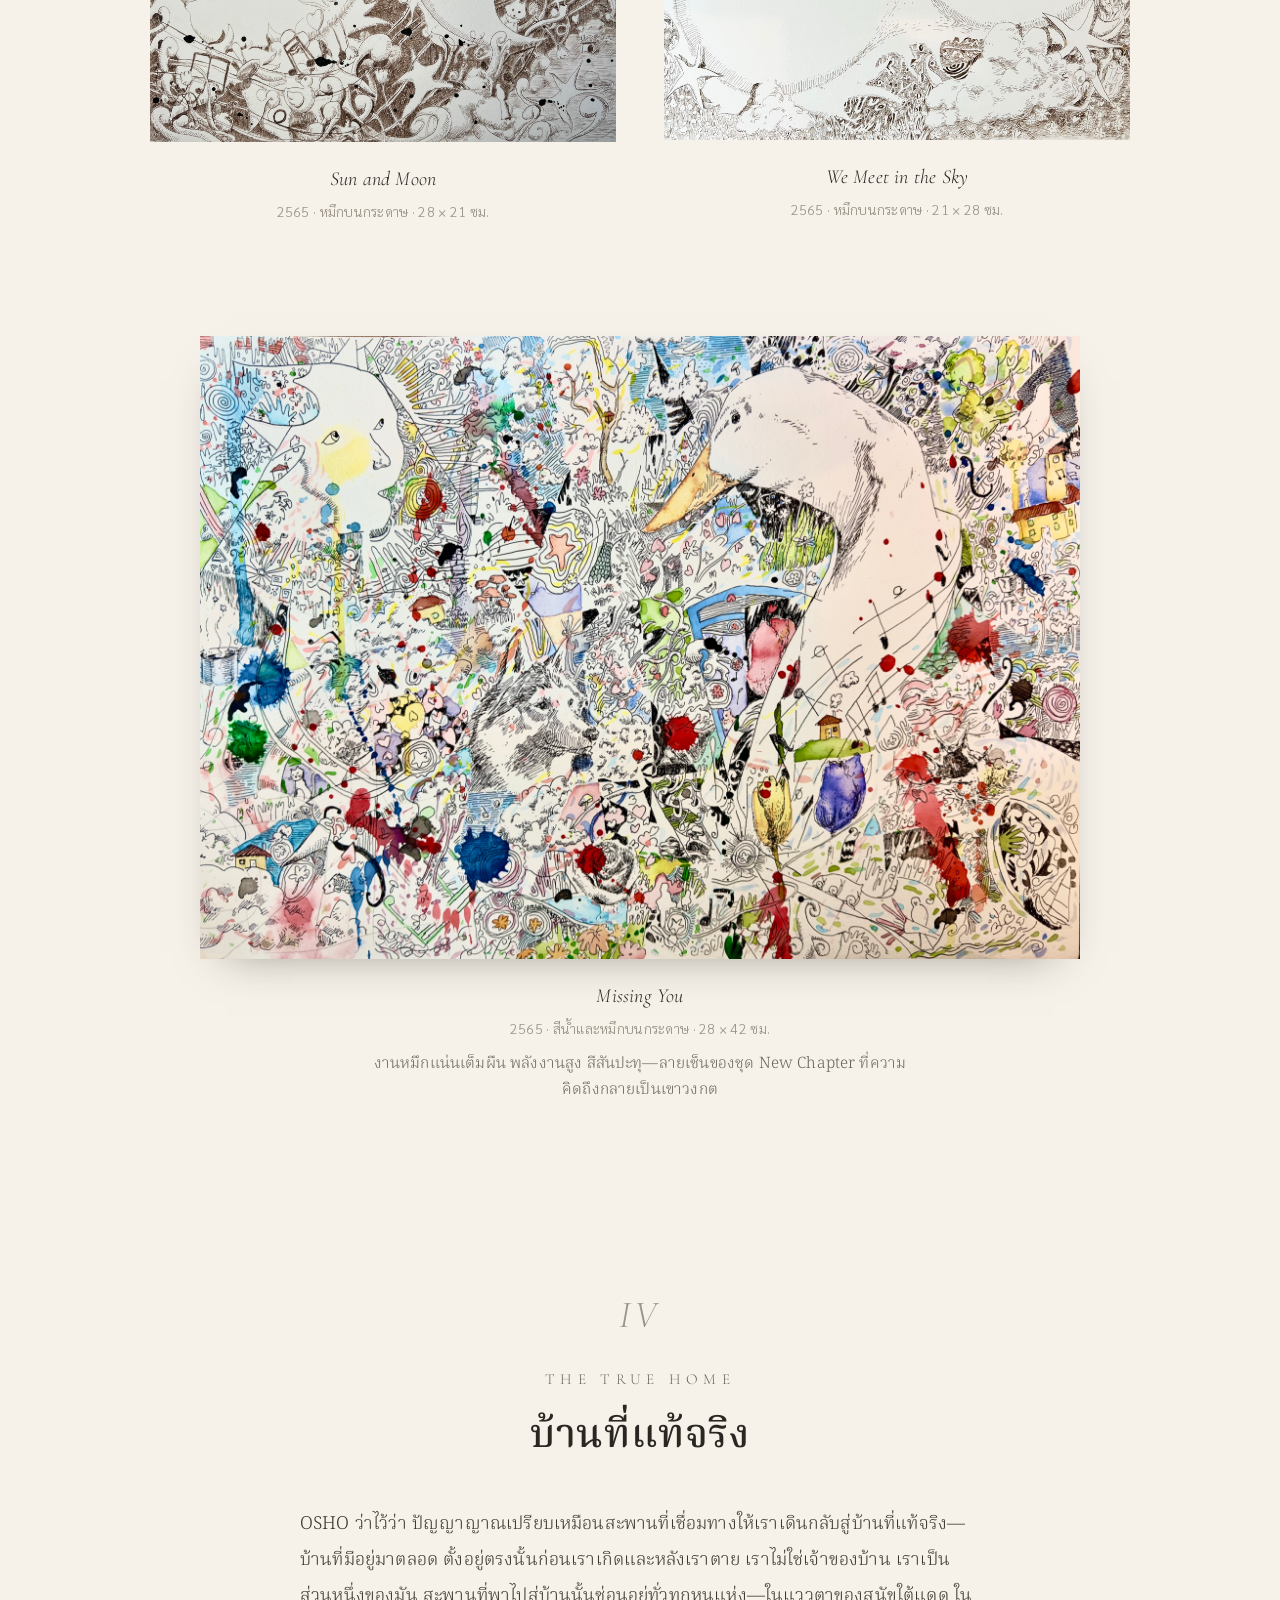
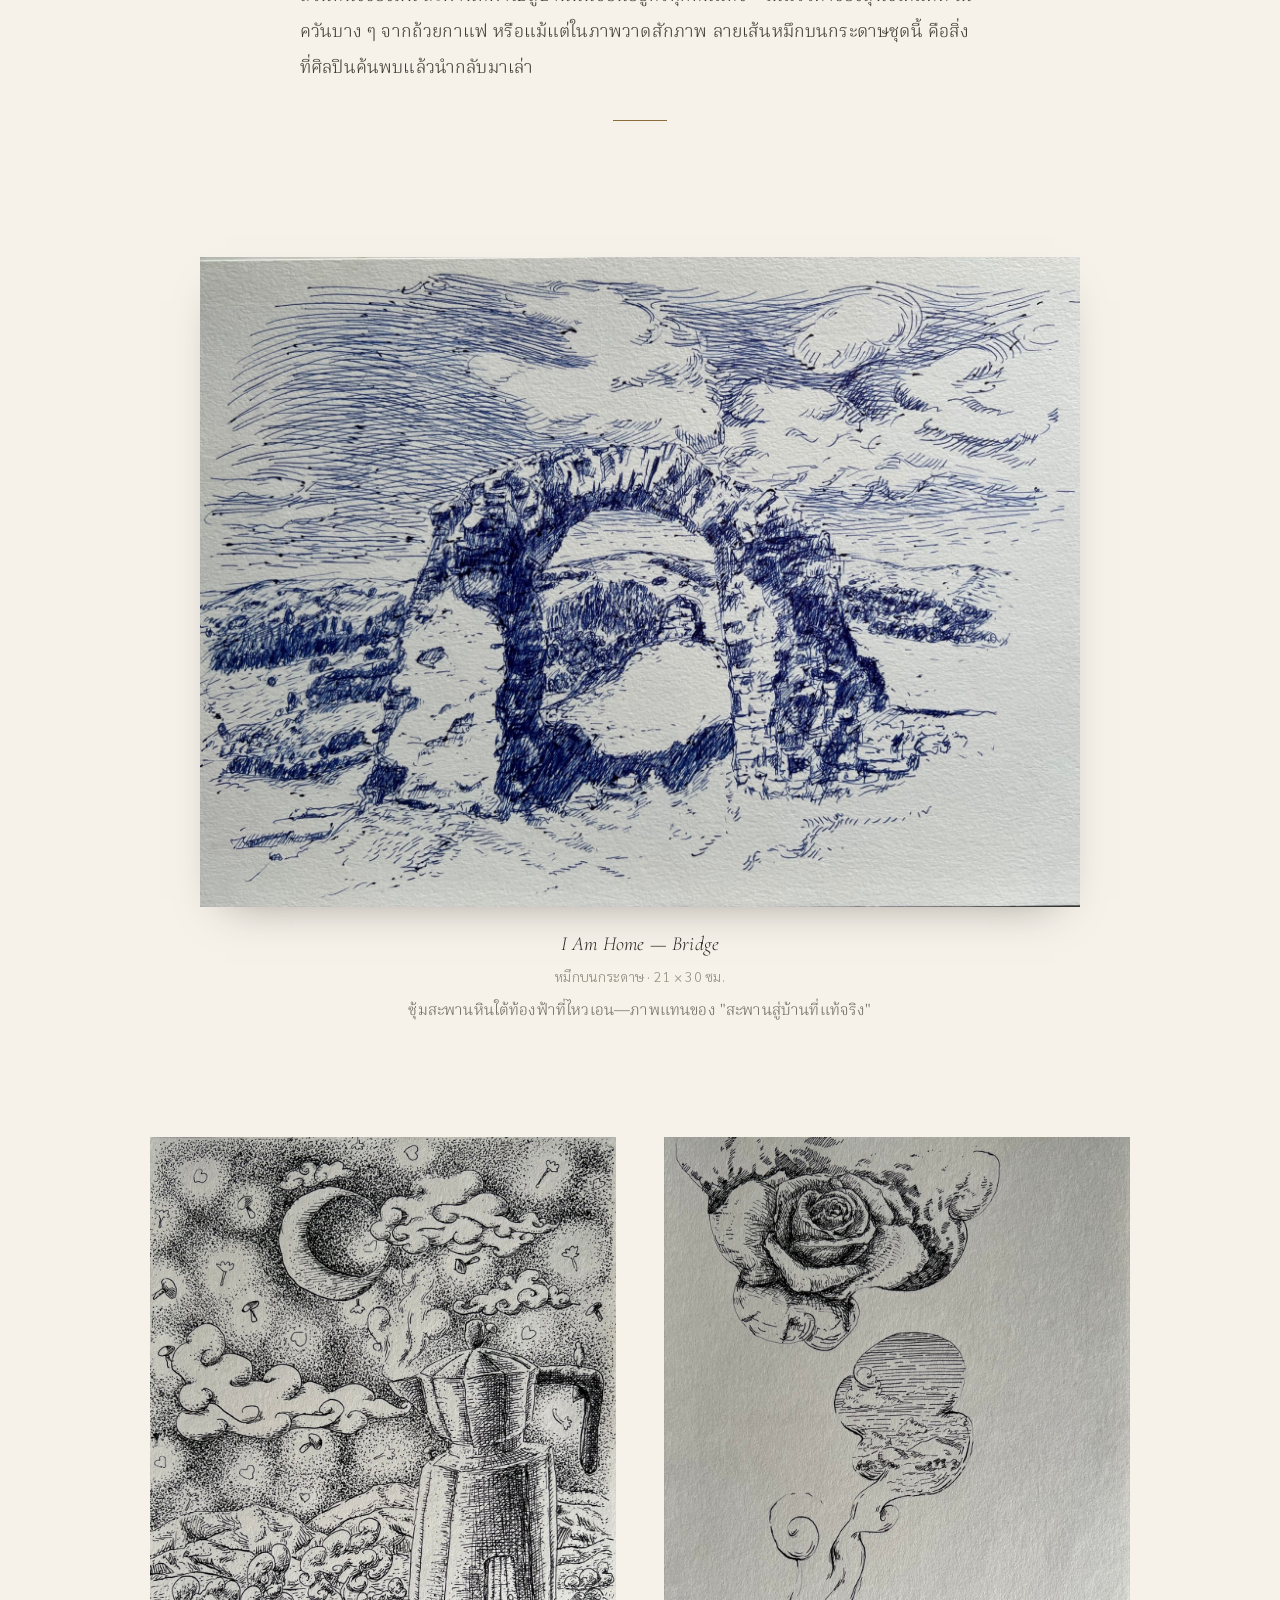
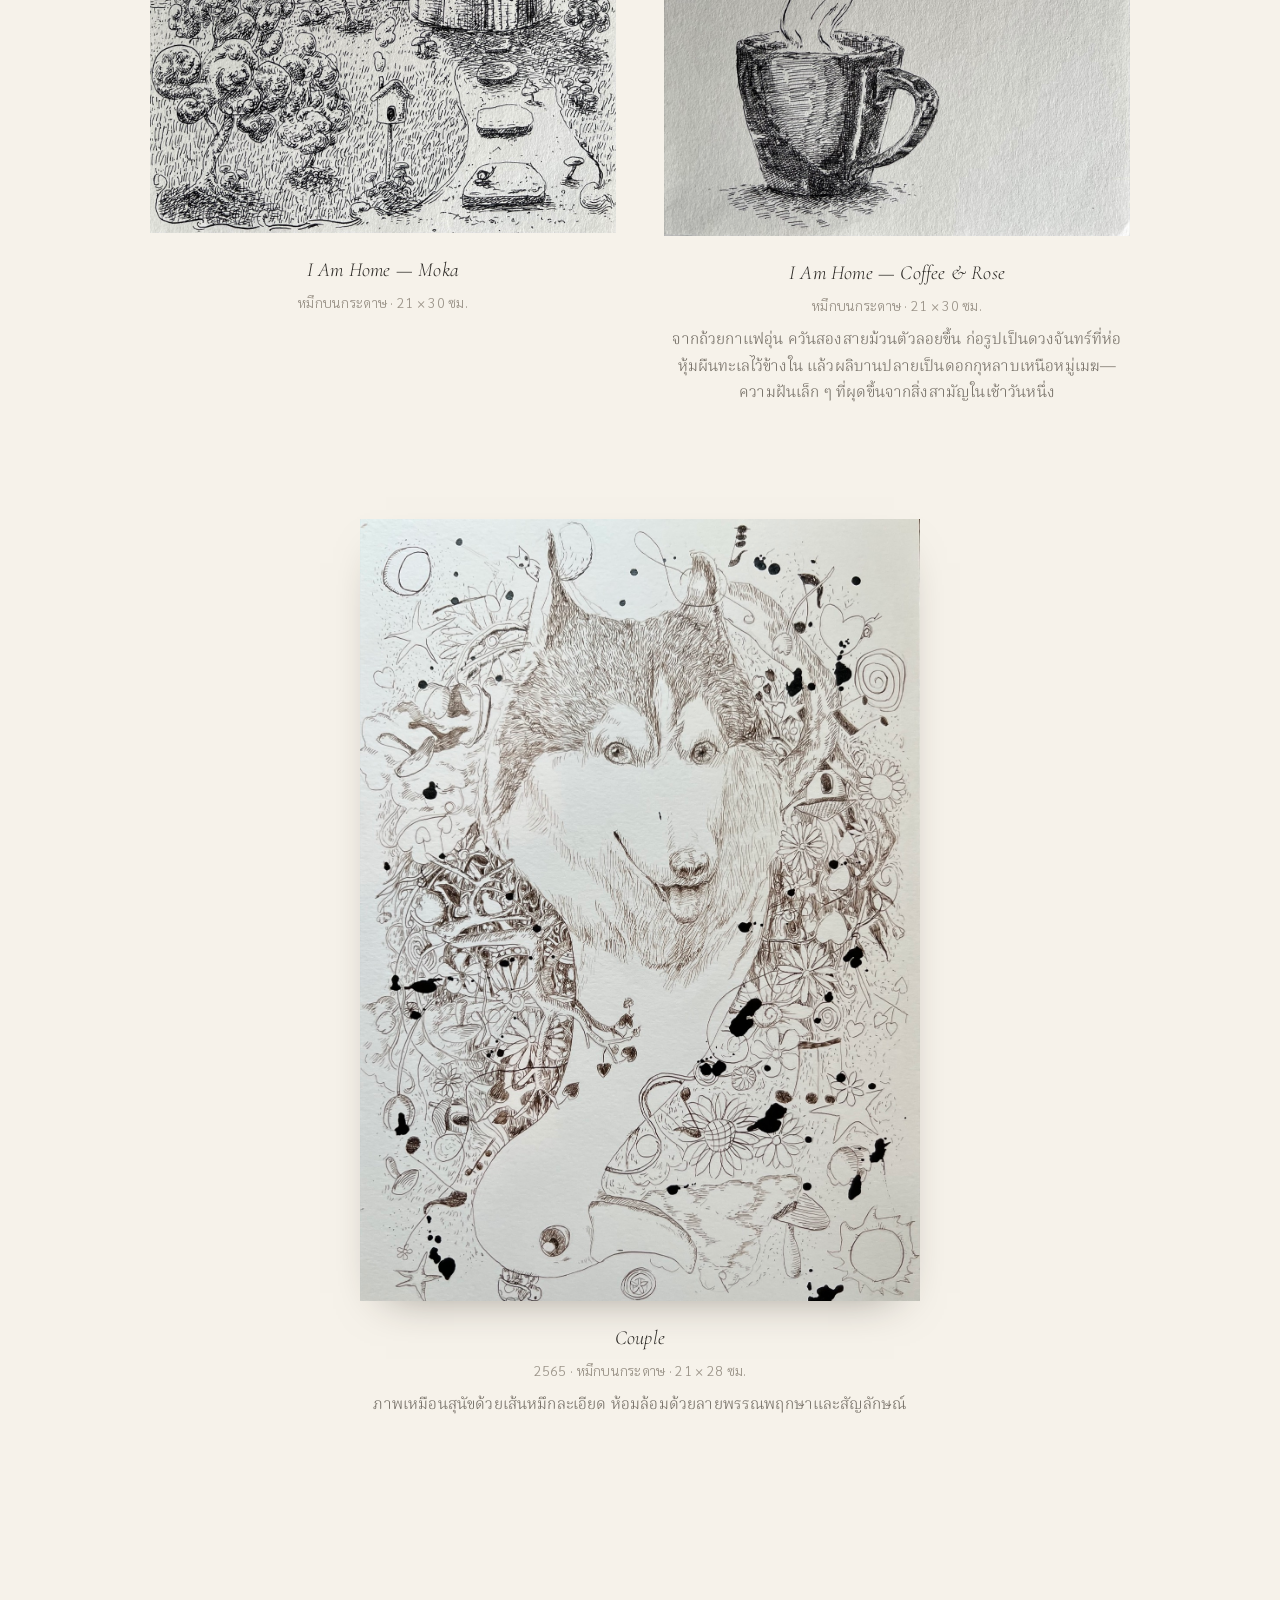
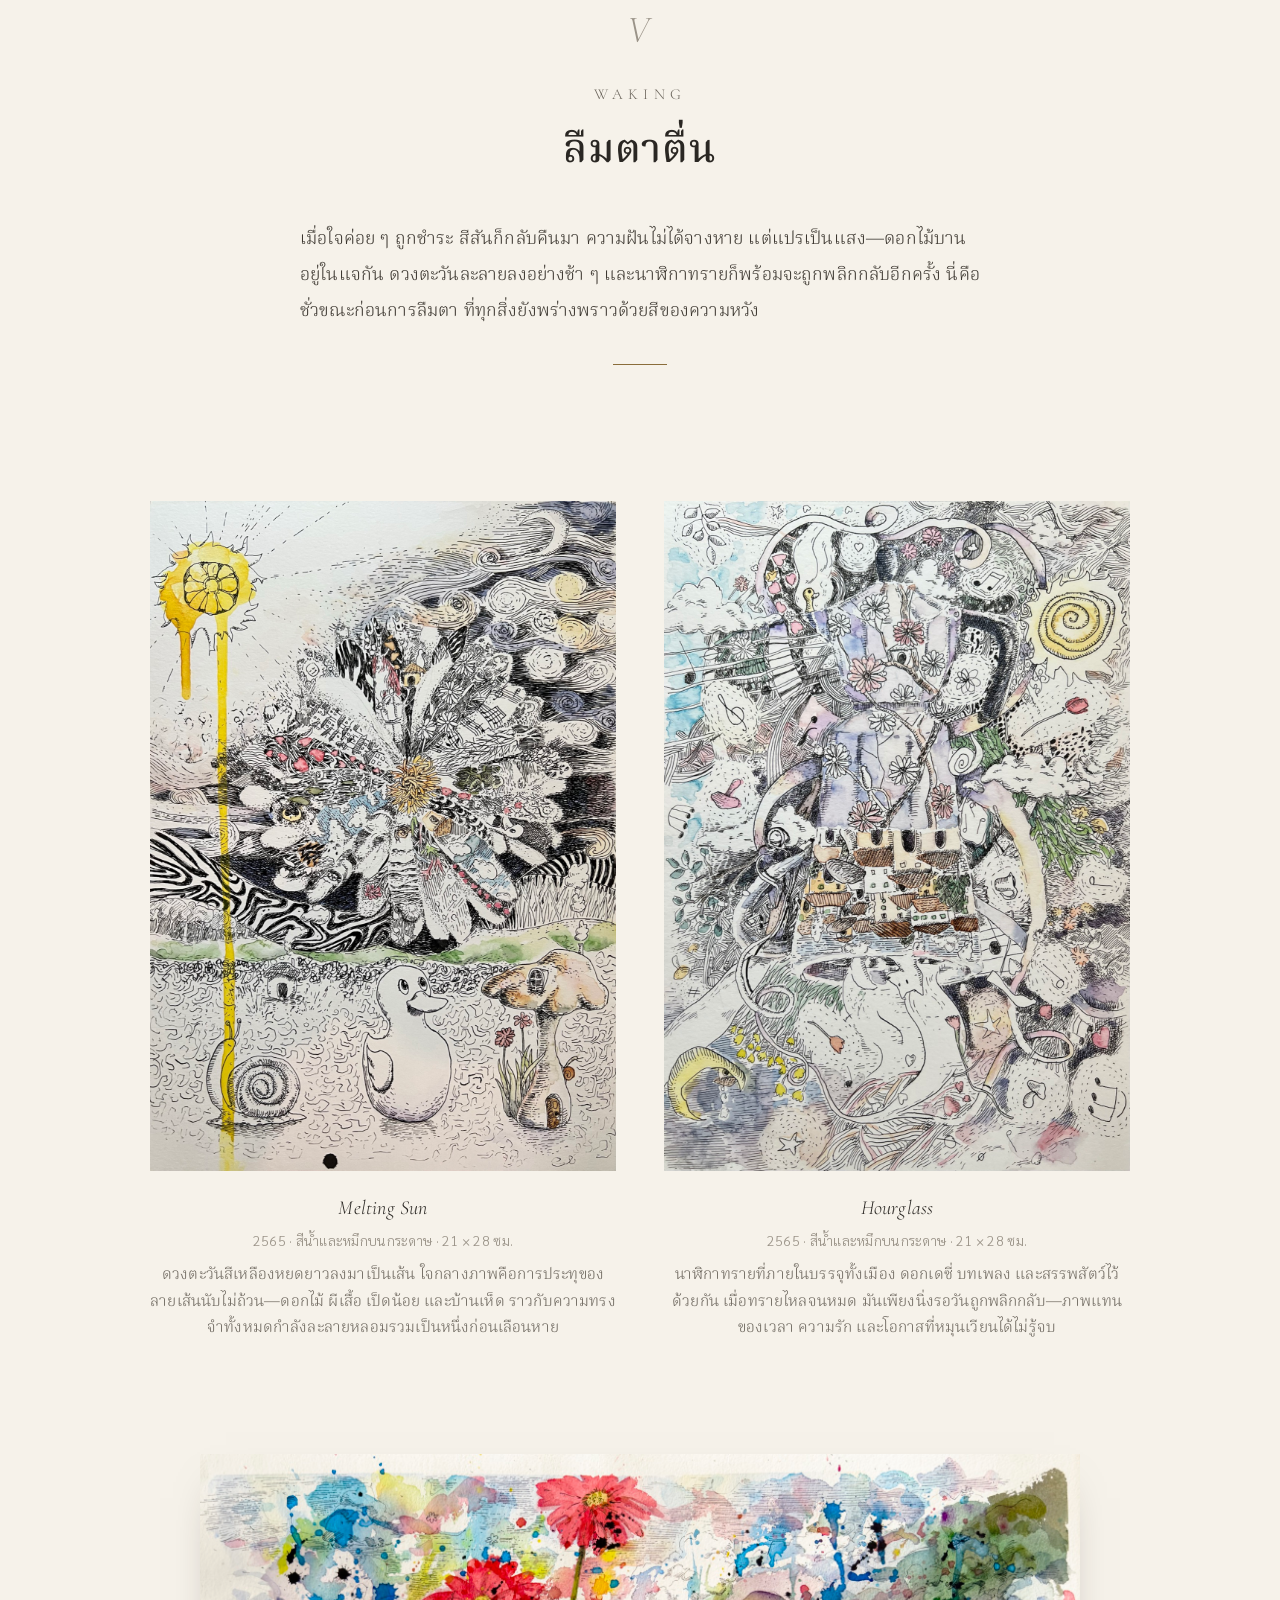
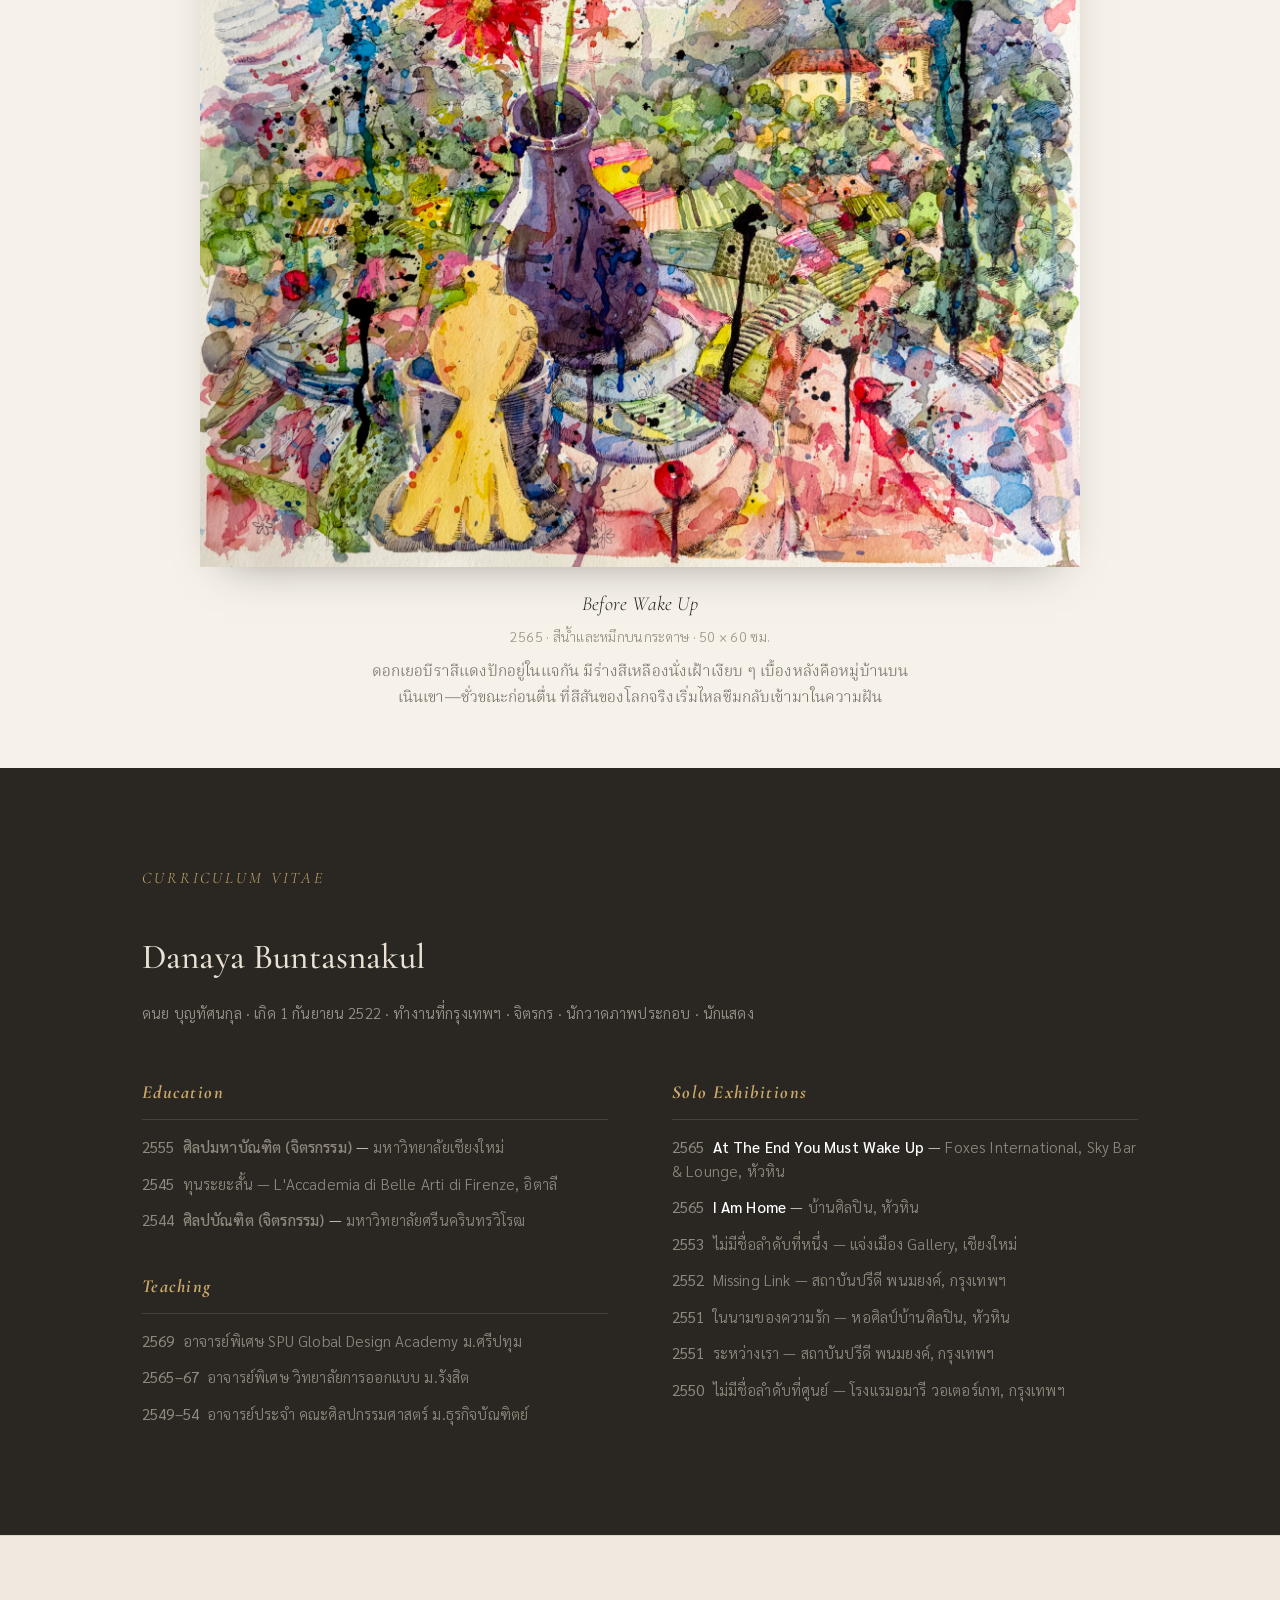
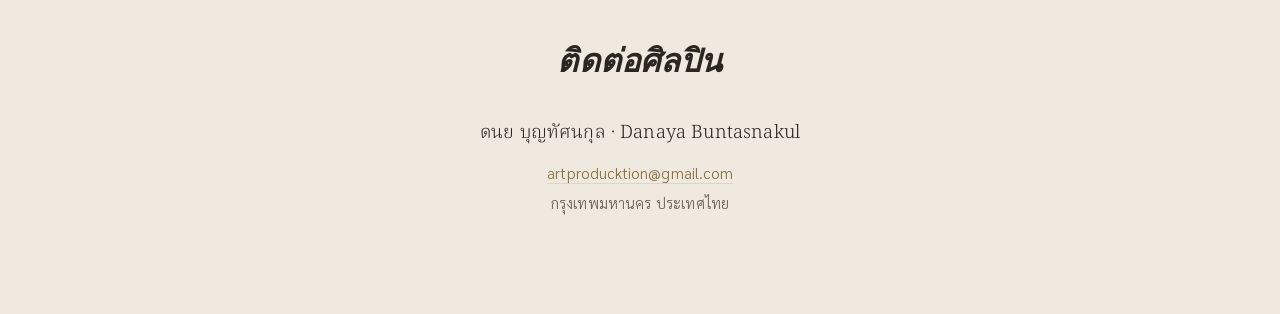
==== commit ae90a931: "ประวัติย่อหน้า At The End: ปีฟลอเรนซ์ 2002 · รังสิต 2022–24 ตาม CV + อาจารย์พิเศษศรีปทุม 2026 Co-Aut" ====
--- a/at-the-end.html
+++ b/at-the-end.html
@@ -325,12 +325,13 @@
         <h3>Education</h3>
         <ul>
           <li><span class="yr"><span class="th-only">2555</span><span class="en-only">2012</span></span><b><span class="th-only">ศิลปมหาบัณฑิต (จิตรกรรม)</span><span class="en-only">M.F.A. in Painting</span></b> — <span class="th-only">มหาวิทยาลัยเชียงใหม่</span><span class="en-only">Chiang Mai University</span></li>
-          <li><span class="yr"><span class="th-only">2546</span><span class="en-only">2003</span></span><span class="th-only">ทุนระยะสั้น — L'Accademia di Belle Arti di Firenze, อิตาลี</span><span class="en-only">Short-term scholarship — Accademia di Belle Arti di Firenze, Italy</span></li>
+          <li><span class="yr"><span class="th-only">2545</span><span class="en-only">2002</span></span><span class="th-only">ทุนระยะสั้น — L'Accademia di Belle Arti di Firenze, อิตาลี</span><span class="en-only">Short-term scholarship — Accademia di Belle Arti di Firenze, Italy</span></li>
           <li><span class="yr"><span class="th-only">2544</span><span class="en-only">2001</span></span><b><span class="th-only">ศิลปบัณฑิต (จิตรกรรม)</span><span class="en-only">B.F.A. in Painting</span></b> — <span class="th-only">มหาวิทยาลัยศรีนครินทรวิโรฒ</span><span class="en-only">Srinakharinwirot University</span></li>
         </ul>
         <h3 style="margin-top:36px">Teaching</h3>
         <ul>
-          <li><span class="yr"><span class="th-only">2564–66</span><span class="en-only">2021–23</span></span><span class="th-only">อาจารย์พิเศษ วิทยาลัยการออกแบบ ม.รังสิต</span><span class="en-only">Visiting Lecturer, College of Design, Rangsit University</span></li>
+          <li><span class="yr"><span class="th-only">2569</span><span class="en-only">2026</span></span><span class="th-only">อาจารย์พิเศษ SPU Global Design Academy ม.ศรีปทุม</span><span class="en-only">Guest Lecturer, SPU – The Global Design Academy, Sripatum University</span></li>
+          <li><span class="yr"><span class="th-only">2565–67</span><span class="en-only">2022–24</span></span><span class="th-only">อาจารย์พิเศษ วิทยาลัยการออกแบบ ม.รังสิต</span><span class="en-only">Visiting Lecturer, College of Design, Rangsit University</span></li>
           <li><span class="yr"><span class="th-only">2549–54</span><span class="en-only">2006–11</span></span><span class="th-only">อาจารย์ประจำ คณะศิลปกรรมศาสตร์ ม.ธุรกิจบัณฑิตย์</span><span class="en-only">Full-time Lecturer, Faculty of Fine and Applied Arts, Dhurakij Pundit University</span></li>
         </ul>
       </div>
